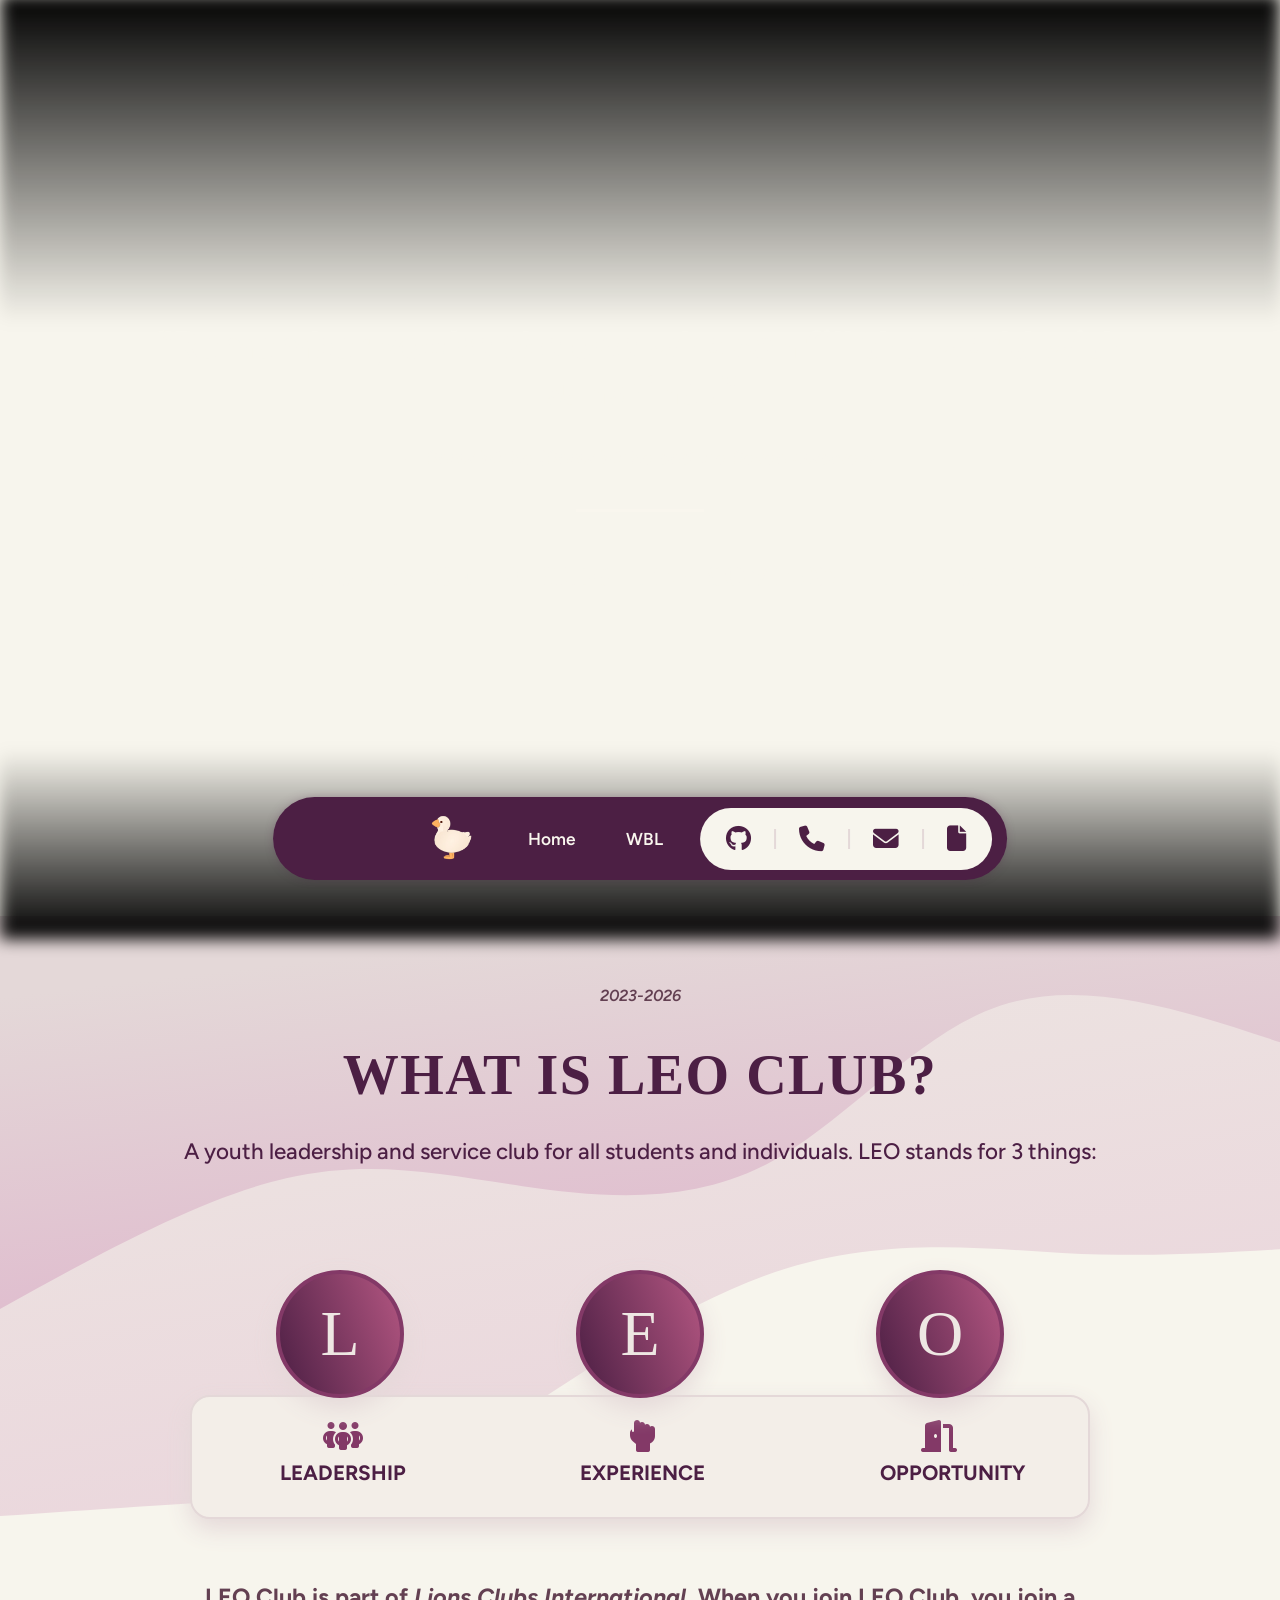
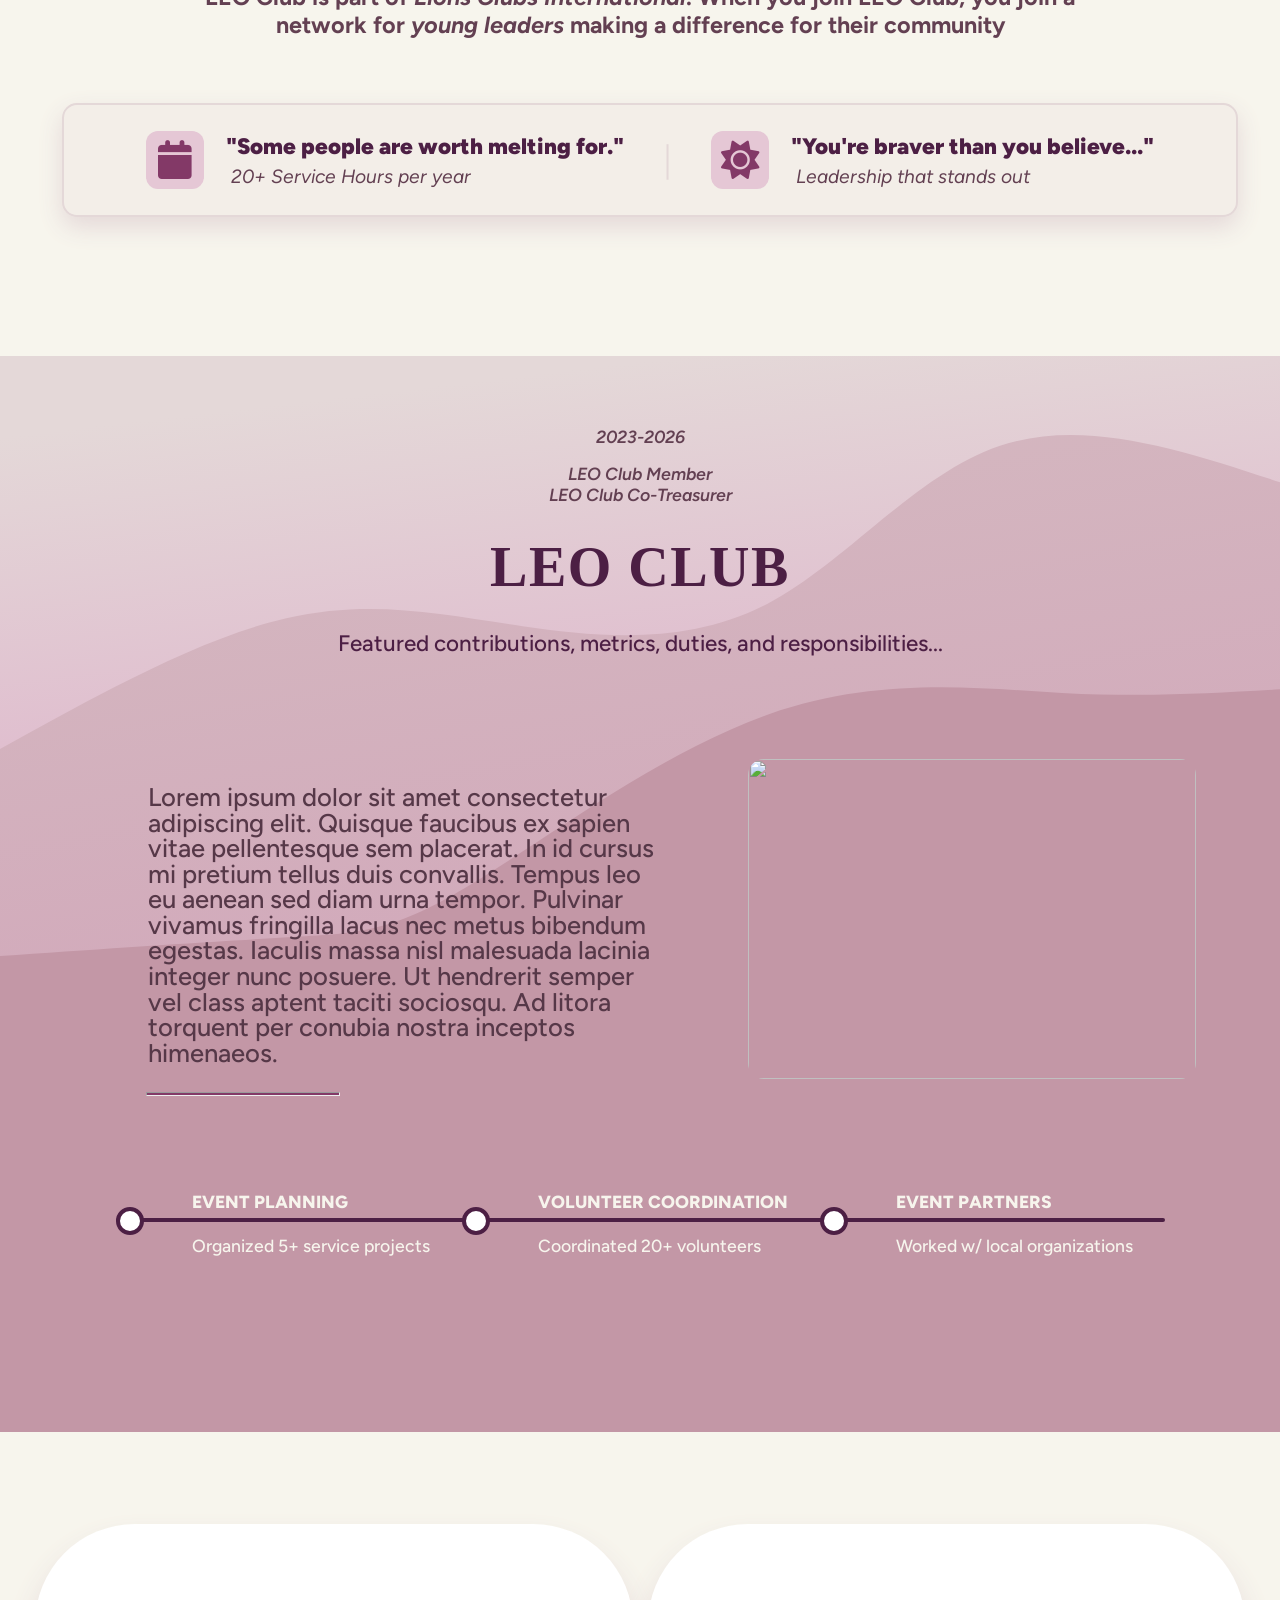
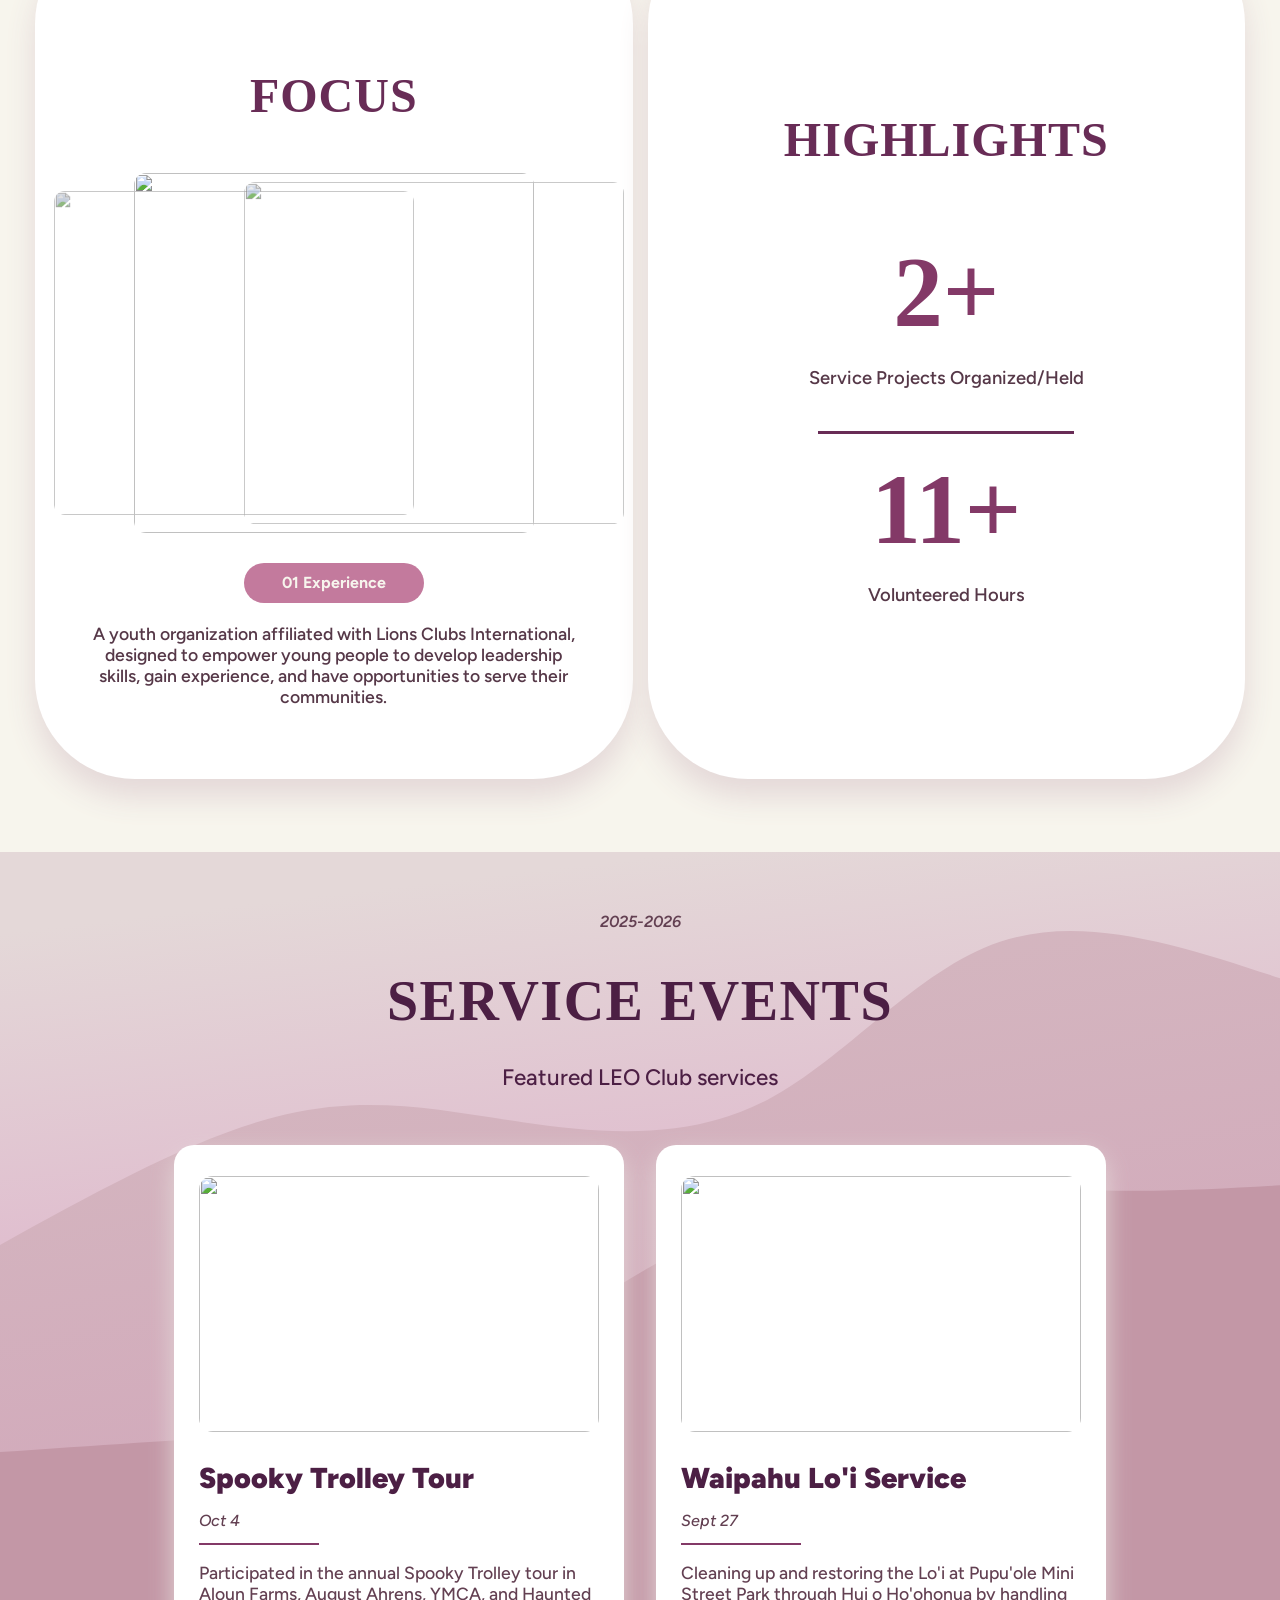
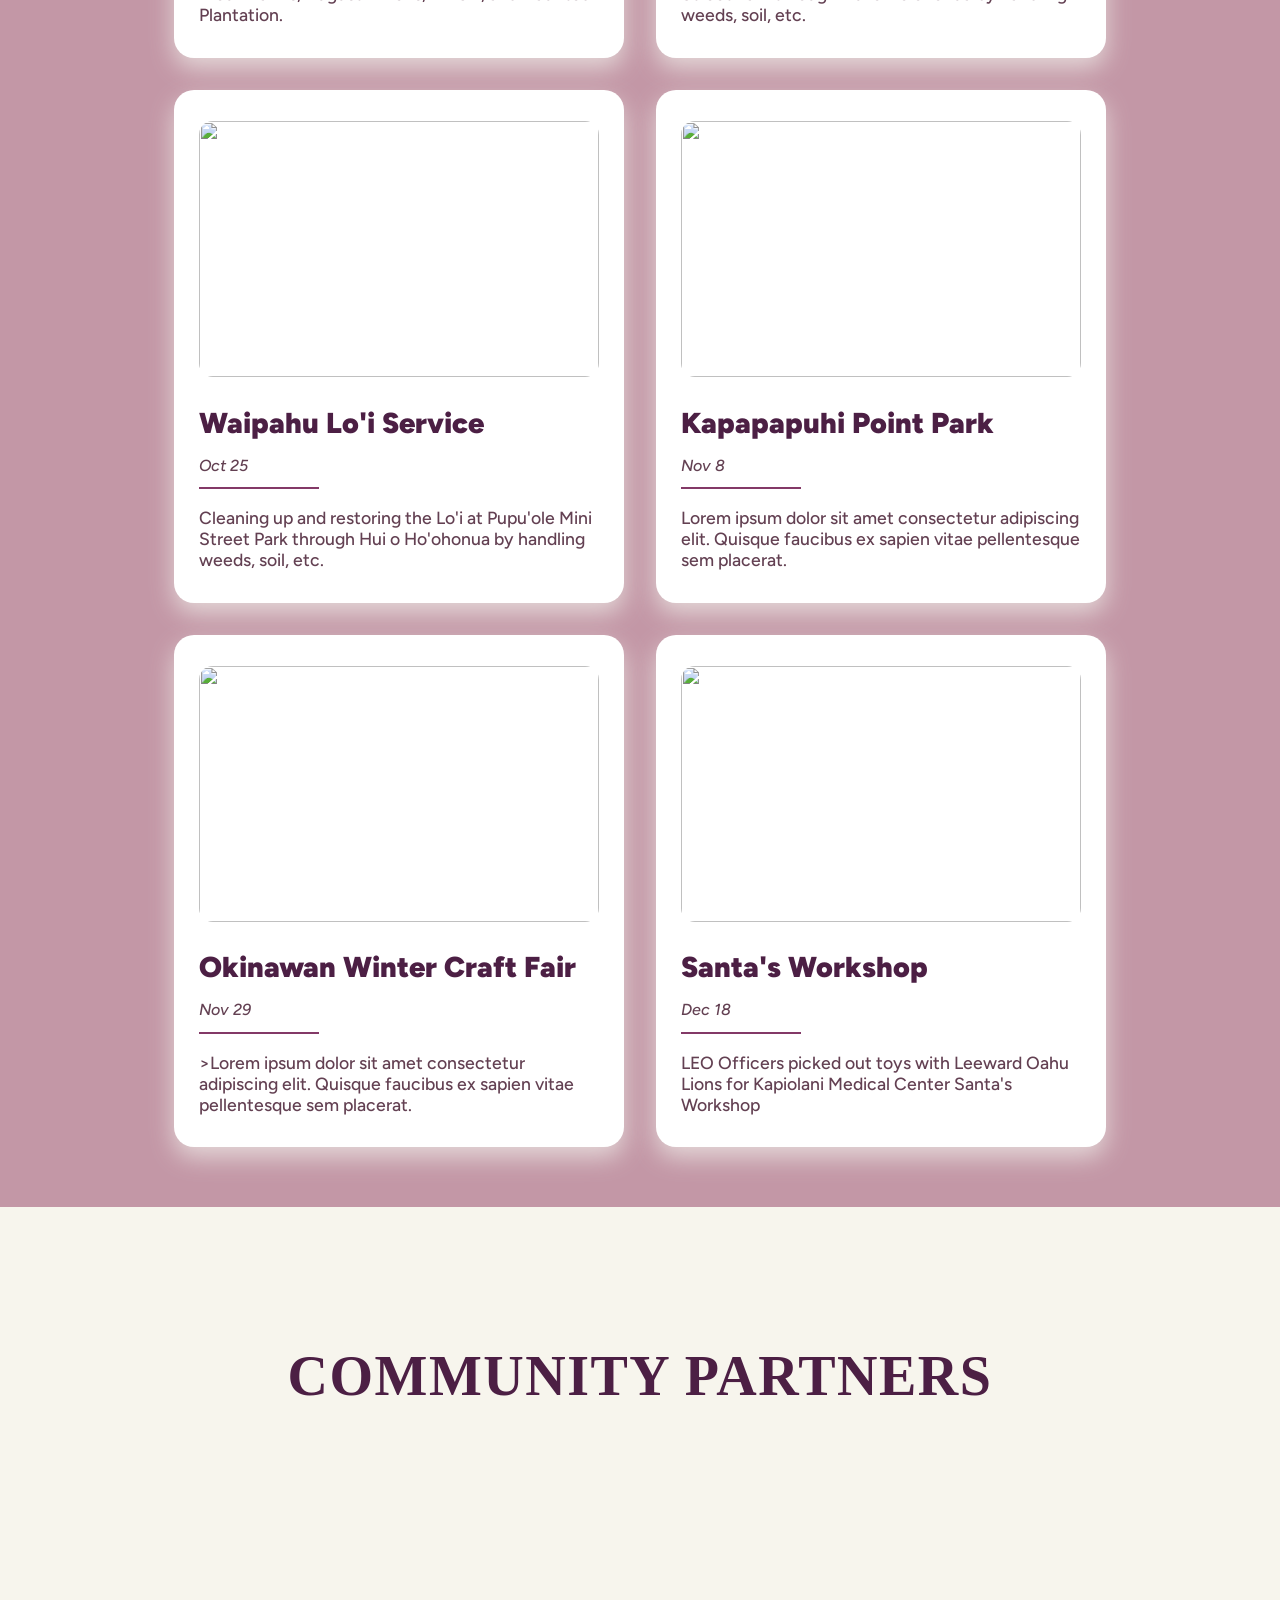
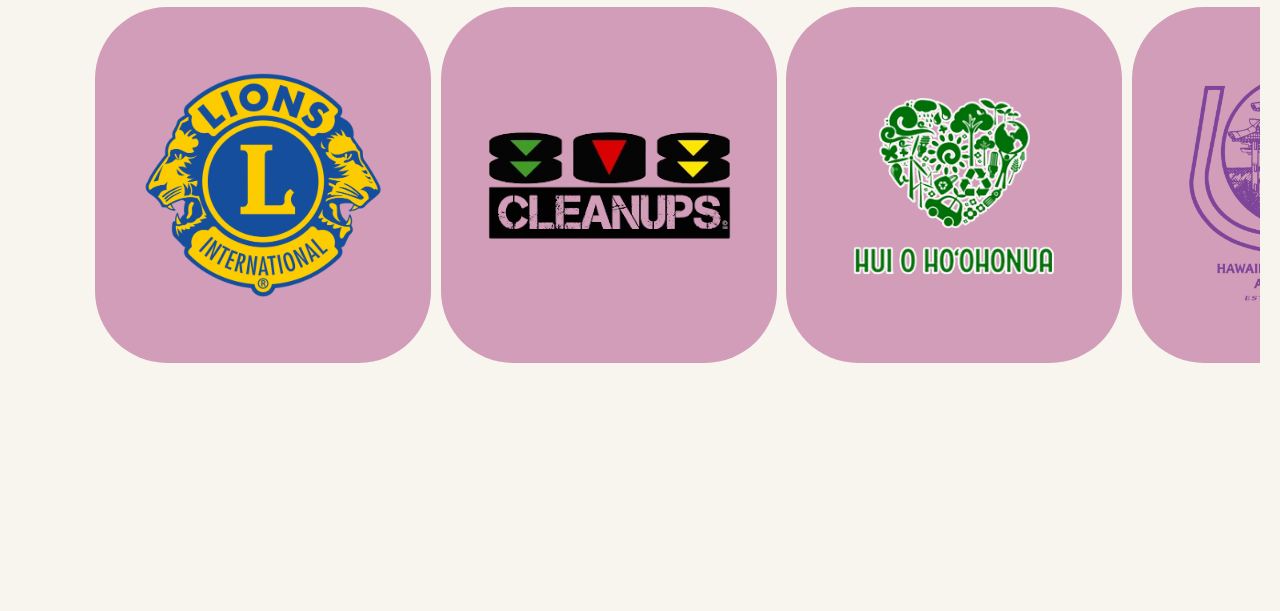
==== leo.html @ d5d19ccd "Update nav bar and add resume | Update college choice in about" ====
<!DOCTYPE html>
<html>
<head>
	<meta charset="utf-8">
	<meta name="viewport" content="width=device-width, initial-scale=1">

	<link rel="stylesheet" type="text/css" href="./Styles/leo.css">

    <!-- SCRIPTS -->
    <script src="./Scripts/countup.js" defer></script>

    <script src="./Scripts/carousel.js" defer></script>
    
    <script src="./Scripts/parallax.js" defer></script>


    <!-- Link to Google Fonts -->

	<link rel="preconnect" href="https://fonts.googleapis.com">
	<link rel="preconnect" href="https://fonts.gstatic.com" crossorigin>
	<link href="https://fonts.googleapis.com/css2?family=BBH+Hegarty&family=Figtree:ital,wght@0,300..900;1,300..900&family=Great+Vibes&display=swap" rel="stylesheet">
    <!-- Linking Font Awesome for Icons -->
    <link rel="stylesheet" href="https://cdnjs.cloudflare.com/ajax/libs/font-awesome/6.7.2/css/all.min.css">

    <script src="https://unpkg.com/gsap@3/dist/gsap.min.js"></script>
    <script src="https://unpkg.com/gsap@3/dist/ScrollTrigger.min.js"></script>


	<title>LEO Club</title>
</head>
<body>
	<nav>
		<ul class="">
			<div class="bottomMenu" id="bottomNav">
				<img class="" style="float:left; padding-right: 100px; ">
				

				<!-- SECTIONS ORGANIZATION -->
				<a class="logo">
    				<img src="Public/pictures/logo.png" alt="logo" class="nav-logo">
  				</a>
				<a class="Home" href="#Home">Home</a>
				<a href="wbl.html">WBL</a>
				<div class="contact-pill">
					<a href="https://github.com/aiea-nglnx" class="contact-icon"><i class="fa-brands fa-github"></i></a>
					<div class="contact-divider"></div>
					<a href="tel:+18087458751" class="contact-icon" title="+1 (808) 745-8751"><i class="fa-solid fa-phone"></i></a>
					<div class="contact-divider"></div>
					<a href="https://mail.google.com/mail/?view=cm&fs=1&tf=1&to=aiea.7nglnx@gmail.com" target="_blank" rel="noopener noreferrer" class="contact-icon" title="aiea.7nglnx@gmail.com"><i class="fa-solid fa-envelope"></i></a>
					<div class="contact-divider"></div>
					<a href="https://docs.google.com/document/d/1FkTP6e7TiC8RPadERN7tgYGSp9XbB6BeW2BnOM1gdoQ/edit?usp=sharing" target="_blank" rel="noopener noreferrer" class="contact-icon" title="Resume"><i class="fa-solid fa-file"></i></a>
				</div>

			</div>
		</ul>
	</nav>

	<section class="leo-opening">
		<div id="leo-bg"></div>

		<div class="quote">
			<h1>
				"Remember <span class="ital">you're the one</span>
				who can fill the world with <span class="under">sunshine</span>
				."
			</h1>	
			<h4>—Snow White (Snow White and the Seven Dwarves)</h4>

			<hr class="divider">
			<h5 class="quotec">Using service to brighten someone else's day</h5>
		</div>
	</section>
	
	<!-- 2- -->
	<section class="definition-section">
		<svg class="def-bg" width="100%" height="100%" id="svg" viewBox="0 0 1440 690" xmlns="http://www.w3.org/2000/svg" class="transition duration-300 ease-in-out delay-150"><defs><linearGradient id="gradient" x1="32%" y1="3%" x2="68%" y2="97%"><stop offset="5%" stop-color="#dfb9cd"></stop><stop offset="95%" stop-color="#e4d8d8"></stop></linearGradient></defs><path d="M 0,700 L 0,325 C 75.42583732057417,320.53110047846894 150.85167464114835,316.06220095693783 245,321 C 339.14832535885165,325.93779904306217 452.01913875598086,340.2822966507177 575,297 C 697.9808612440191,253.71770334928232 831.0717703349281,152.80861244019138 916,102 C 1000.9282296650719,51.19138755980861 1037.6937799043062,50.483253588516746 1117,46 C 1196.3062200956938,41.516746411483254 1318.153110047847,33.25837320574163 1440,25 L 1440,700 L 0,700 Z" stroke="none" stroke-width="0" fill="url(#gradient)" fill-opacity="0.53" class="transition-all duration-300 ease-in-out delay-150 path-0" transform="rotate(-180 720 350)"></path><defs><linearGradient id="gradient" x1="32%" y1="3%" x2="68%" y2="97%"><stop offset="5%" stop-color="#dfb9cd"></stop><stop offset="95%" stop-color="#e4d8d8"></stop></linearGradient></defs><path d="M 0,700 L 0,558 C 110.19138755980862,594.421052631579 220.38277511961724,630.8421052631579 315,599 C 409.61722488038276,567.1578947368421 488.6602870813397,467.05263157894734 577,421 C 665.3397129186603,374.94736842105266 762.9760765550238,382.94736842105266 852,396 C 941.0239234449762,409.05263157894734 1021.4354066985647,427.1578947368421 1118,405 C 1214.5645933014353,382.8421052631579 1327.2822966507176,320.42105263157896 1440,258 L 1440,700 L 0,700 Z" stroke="none" stroke-width="0" fill="url(#gradient)" fill-opacity="1" class="transition-all duration-300 ease-in-out delay-150 path-1" transform="rotate(-180 720 350)"></path></svg>

		<div class="def-header">
			<span class="years">2023-2026</span>
			<h1 class="title">What is LEO Club?</h1>
			<p class="subtitle">A youth leadership and service club for all students and individuals. LEO stands for 3 things:</p>
		</div>

		 <div class="leo-track">
		 	<div class="leo-bar">
		 		<div class="icons">
		 			<i class="fa-solid fa-people-group" id="leo-icon"></i>
		 			<i class="fa-solid fa-hand-back-fist" id="leo-icon"></i>
		 			<i class="fa-solid fa-door-open" id="leo-icon"></i>
		 		</div>

		 	</div>

		     <div class="leo-badges">
			    <div class="leo-badge" data-text="Leadership"><span>L</span></div>
			    <div class="leo-badge" data-text="Experience"><span>E</span></div>
			    <div class="leo-badge" data-text="Opportunity"><span>O</span></div>
  			</div>

  			<div class="leo-desc">
				<h3>LEO Club is part of <span class="emp">Lions Clubs International</span>. When you join LEO Club, you join a network for <span class="emp">young leaders</span> making a difference for their community</h3>	  
  			</div>

  			<div class="why-box">
				<div class="item"><span ><i class="fa-solid fa-calendar" id="why-icon"></i></span>
					<div class="item-row">
						<div class="one">"Some people are worth melting for."</div>
						<div class="em">20+ Service Hours per year</div>
					</div>
					
				</div>
				<div class="item-line">|</div>
				<div class="item"><span ><i class="fa-solid fa-sun" id="why-icon"></i></span>
					<div class="item-row">
						<div class="one">"You're braver than you believe..."</div>
						<div class="em">Leadership that stands out</div>
					</div>
					
				</div>
			</div>
  			  
		 </div>
	</section>	
	<!-- 3 --->
	<section class="role-section">
		<svg class="role-bg" width="100%" height="100%" id="svg" viewBox="0 0 1440 690" xmlns="http://www.w3.org/2000/svg" class="transition duration-300 ease-in-out delay-150"><defs><linearGradient id="gradient" x1="32%" y1="3%" x2="68%" y2="97%"><stop offset="5%" stop-color="#dfb9cd"></stop><stop offset="95%" stop-color="#e4d8d8"></stop></linearGradient></defs><path d="M 0,700 L 0,325 C 75.42583732057417,320.53110047846894 150.85167464114835,316.06220095693783 245,321 C 339.14832535885165,325.93779904306217 452.01913875598086,340.2822966507177 575,297 C 697.9808612440191,253.71770334928232 831.0717703349281,152.80861244019138 916,102 C 1000.9282296650719,51.19138755980861 1037.6937799043062,50.483253588516746 1117,46 C 1196.3062200956938,41.516746411483254 1318.153110047847,33.25837320574163 1440,25 L 1440,700 L 0,700 Z" stroke="none" stroke-width="0" fill="url(#gradient)" fill-opacity="0.53" class="transition-all duration-300 ease-in-out delay-150 path-0" transform="rotate(-180 720 350)"></path><defs><linearGradient id="gradient" x1="32%" y1="3%" x2="68%" y2="97%"><stop offset="5%" stop-color="#dfb9cd"></stop><stop offset="95%" stop-color="#e4d8d8"></stop></linearGradient></defs><path d="M 0,700 L 0,558 C 110.19138755980862,594.421052631579 220.38277511961724,630.8421052631579 315,599 C 409.61722488038276,567.1578947368421 488.6602870813397,467.05263157894734 577,421 C 665.3397129186603,374.94736842105266 762.9760765550238,382.94736842105266 852,396 C 941.0239234449762,409.05263157894734 1021.4354066985647,427.1578947368421 1118,405 C 1214.5645933014353,382.8421052631579 1327.2822966507176,320.42105263157896 1440,258 L 1440,700 L 0,700 Z" stroke="none" stroke-width="0" fill="url(#gradient)" fill-opacity="1" class="transition-all duration-300 ease-in-out delay-150 path-1" transform="rotate(-180 720 350)"></path></svg>
		
		<div class="role-header">
			<span class="years">2023-2026</span>
			<h4 class="member-subheading">
			LEO Club Member
			<br>
			LEO Club Co-Treasurer
			</h4>
			<h1 class="title">LEO Club</h1>
			<p class="subtitle">Featured contributions, metrics, duties, and responsibilities...</p>
		</div>

		<div class="role" id="container">
			<div class="role-text" id="text-container">

				<p>Lorem ipsum dolor sit amet consectetur adipiscing elit. Quisque faucibus ex sapien vitae pellentesque sem placerat. In id cursus mi pretium tellus duis convallis. Tempus leo eu aenean sed diam urna tempor. Pulvinar vivamus fringilla lacus nec metus bibendum egestas. Iaculis massa nisl malesuada lacinia integer nunc posuere. Ut hendrerit semper vel class aptent taciti sociosqu. Ad litora torquent per conubia nostra inceptos himenaeos.</p>
				<hr class="bar">
			</div>

			<!-- Image Insert -->
			<img class="leo-photo" id="intro" src="Public/pictures/IMG_4513.JPEG">
		</div>		

		<!-- TIMELINE BULLETS -->
			<div class="timeline">
				<div class="timeline-item">
			      <div class="timeline-dot"></div>
			      <div class="timeline-content">
			        <h4>Event Planning</h4>
			        <p>Organized 5+ service projects</p>
			      </div>
			    </div>
				<div class="timeline-item">
			      <div class="timeline-dot"></div>
			      <div class="timeline-content">
			        <h4>Volunteer Coordination</h4>
			        <p>Coordinated 20+ volunteers</p>
			      </div>
			    </div>
				<div class="timeline-item">
			      <div class="timeline-dot"></div>
			      <div class="timeline-content">
			        <h4>Event Partners</h4>
			        <p>Worked w/ local organizations</p>
			      </div>
			    </div>
			</div>		
	</section>
	<section class="role2">
		<div class="fh-grid">
			<div class="focus" id="fh">
				<h2 class="focus-subheading">Focus</h2>

				<div class="carousel">
					<div class="carousel-track">
						<img src="Public/pictures/IMG_4507.JPEG" class="carousel-item">
						<img src="Public/pictures/IMG_3688.JPEG" class="carousel-item">	
						<img src="Public/pictures/IMG_4509.JPEG" class="carousel-item">	
					</div>
				</div>
				
				<div id="focus-pills" style="opacity:1;"></div>
				<p id="focus-info">A youth organization affiliated with Lions Clubs International, designed to empower young people to develop leadership skills, gain experience, and have opportunities to serve their communities.</p>
				
			</div>
			<div class="highlights" id="fh">
				<h2 class="highlights-sub">Highlights</h2>

				<h4 id="stats"><span data-countup data-from="0" data-to="4" data-duration="3" data-separator="," class="count-up-text"></span>+</h4>
				<p id="info">Service Projects Organized/Held</p>

				<hr class="divider4">

				<h4 id="stats"><span data-countup data-from="0" data-to="21" data-duration="3" data-separator="," class="count-up-text"></span>+</h4>
				<p id="info">Volunteered Hours</p>
			</div>
		</div>	
	</section>

	<!-- 4 -->
	<section class="events-section">
		<svg class="events-bg" width="100%" height="100%" id="svg" viewBox="0 0 1440 690" xmlns="http://www.w3.org/2000/svg" class="transition duration-300 ease-in-out delay-150"><defs><linearGradient id="gradient" x1="32%" y1="3%" x2="68%" y2="97%"><stop offset="5%" stop-color="#dfb9cd"></stop><stop offset="95%" stop-color="#e4d8d8"></stop></linearGradient></defs><path d="M 0,700 L 0,325 C 75.42583732057417,320.53110047846894 150.85167464114835,316.06220095693783 245,321 C 339.14832535885165,325.93779904306217 452.01913875598086,340.2822966507177 575,297 C 697.9808612440191,253.71770334928232 831.0717703349281,152.80861244019138 916,102 C 1000.9282296650719,51.19138755980861 1037.6937799043062,50.483253588516746 1117,46 C 1196.3062200956938,41.516746411483254 1318.153110047847,33.25837320574163 1440,25 L 1440,700 L 0,700 Z" stroke="none" stroke-width="0" fill="url(#gradient)" fill-opacity="0.53" class="transition-all duration-300 ease-in-out delay-150 path-0" transform="rotate(-180 720 350)"></path><defs><linearGradient id="gradient" x1="32%" y1="3%" x2="68%" y2="97%"><stop offset="5%" stop-color="#dfb9cd"></stop><stop offset="95%" stop-color="#e4d8d8"></stop></linearGradient></defs><path d="M 0,700 L 0,558 C 110.19138755980862,594.421052631579 220.38277511961724,630.8421052631579 315,599 C 409.61722488038276,567.1578947368421 488.6602870813397,467.05263157894734 577,421 C 665.3397129186603,374.94736842105266 762.9760765550238,382.94736842105266 852,396 C 941.0239234449762,409.05263157894734 1021.4354066985647,427.1578947368421 1118,405 C 1214.5645933014353,382.8421052631579 1327.2822966507176,320.42105263157896 1440,258 L 1440,700 L 0,700 Z" stroke="none" stroke-width="0" fill="url(#gradient)" fill-opacity="1" class="transition-all duration-300 ease-in-out delay-150 path-1" transform="rotate(-180 720 350)"></path></svg>

		<div class="event-header">
			<span class="years">2025-2026</span>
			<h1 class="title">Service Events</h1>
			<p class="subtitle">Featured LEO Club services</p>
		</div>

		<div class="event-grid">
			<article class="event">
				<div class="event-content">
					<div class="event-image">
						<div class="event-preview"><img src="https://picsum.photos/400/400?grayscale" class="event-photo"></div>
					</div>

					<div class="event-text">
						<h3 class="event-name">Spooky Trolley Tour</h3>
						<h5 class="event-date">Oct 4</h5>
						<div class="bar"></div>
						<p class="event-details">Participated in the annual Spooky Trolley tour in Aloun Farms, August Ahrens, YMCA, and Haunted Plantation.</p>
					</div>
				</div>
			</article>

			<article class="event">
				<div class="event-content">
					<div class="event-image">
						<div class="event-preview"><img src="https://picsum.photos/500/500?grayscale" class="event-photo"></div>
					</div>

					<div class="event-text">
						<h3 class="event-name">Waipahu Lo'i Service</h3>
						<h5 class="event-date">Sept 27</h5>

						<div class="bar"></div>
						<p class="event-details">Cleaning up and restoring the Lo'i at Pupu'ole Mini Street Park through Hui o Ho'ohonua by handling weeds, soil, etc.</p>
					</div>
				</div>
			</article>

			<article class="event">
				<div class="event-content">
					<div class="event-image">
						<div class="event-preview"><img src="https://picsum.photos/600/600?grayscale" class="event-photo"></div>
					</div>

					<div class="event-text">
						<h3 class="event-name">Waipahu Lo'i Service</h3>
						<h5 class="event-date">Oct 25</h5>
						<div class="bar"></div>
						<p class="event-details">Cleaning up and restoring the Lo'i at Pupu'ole Mini Street Park through Hui o Ho'ohonua by handling weeds, soil, etc.</p>
					</div>
				</div>
			</article>

			<article class="event">
				<div class="event-content">
					<div class="event-image">
						<div class="event-preview"><img src="https://picsum.photos/700/700?grayscale" class="event-photo"></div>
					</div>

					<div class="event-text">
						<h3 class="event-name">Kapapapuhi Point Park</h3>
						<h5 class="event-date">Nov 8</h5>
						<div class="bar"></div>
						<p class="event-details">Lorem ipsum dolor sit amet consectetur adipiscing elit. Quisque faucibus ex sapien vitae pellentesque sem placerat.</p>
					</div>
				</div>
			</article>

			<article class="event">
				<div class="event-content">
					<div class="event-image">
						<div class="event-preview"><img src="https://picsum.photos/800/800?grayscale" class="event-photo"></div>
					</div>

					<div class="event-text">
						<h3 class="event-name">Okinawan Winter Craft Fair</h3>
						<h5 class="event-date">Nov 29</h5>
						<div class="bar"></div>
						<p class="event-details">>Lorem ipsum dolor sit amet consectetur adipiscing elit. Quisque faucibus ex sapien vitae pellentesque sem placerat.</p>
					</div>
				</div>
			</article>

			<article class="event">
				<div class="event-content">
					<div class="event-image">
						<div class="event-preview"><img src="https://picsum.photos/800/800?grayscale" class="event-photo"></div>
					</div>

					<div class="event-text">
						<h3 class="event-name">Santa's Workshop</h3>
						<h5 class="event-date">Dec 18</h5>
						<div class="bar"></div>
						<p class="event-details">LEO Officers picked out toys with Leeward Oahu Lions for Kapiolani Medical Center Santa's Workshop</p>
					</div>
				</div>
			</article>
		</div>	
	</section>

	<!-- 5 -->
	<section class="partners">

		<div class="partners-header">
			<h1 class="title">Community Partners</h1>
		</div>

		<div class="cp-loop">
				<div class="cp">
					<div class="cp-group" id="knowledge" style="background-color:#D29DB9;height:260px;width:270px;">
						<img src="Public/pictures/lion.png" id="logo">
					</div>
					<div class="cp-group" id="knowledge" style="background-color:#D29DB9;height:260px;width:270px;">
						<img src="Public/pictures/808.png" id="logo" style="scale:2.2;">
					</div>
					<div class="cp-group" id="knowledge" style="background-color:#D29DB9;height:260px;width:270px;">
						<img src="Public/pictures/hoh" id="logo" style="scale:4;">
					</div>
					<div class="cp-group" id="knowledge" style="background-color:#D29DB9;height:260px;width:270px;">
						<img src="Public/pictures/huoa.png" id="logo">
					</div>
					<div class="cp-group" id="knowledge" style="background-color:#D29DB9;height:260px;width:270px;">
						<img src="Public/pictures/spca.png" id="logo" style="scale:1.1;">
					</div>
				</div>
				<div aria-hidden class="cp">
					<div class="cp-group" id="knowledge" style="background-color:#D29DB9;height:260px;width:270px;">
						<img src="Public/pictures/lion.png" id="logo">
					</div>
					<div class="cp-group" id="knowledge" style="background-color:#D29DB9;height:260px;width:270px;">
						<img src="Public/pictures/808.png" id="logo" style="scale:2.2;">
					</div>
					<div class="cp-group" id="knowledge" style="background-color:#D29DB9;height:260px;width:270px;">
						<img src="Public/pictures/hoh" id="logo" style="scale:4;">
					</div>
					<div class="cp-group" id="knowledge" style="background-color:#D29DB9;height:260px;width:270px;">
						<img src="Public/pictures/huoa.png" id="logo">
					</div>
					<div class="cp-group" id="knowledge" style="background-color:#D29DB9;height:260px;width:270px;">
						<img src="Public/pictures/spca.png" id="logo" style="scale:1.1;">
					</div>
				</div>
				
			</div>
	</section>
</body>
</html>
---- Styles/leo.css ----
/* MAIN BODY CSS */
body {
	margin: 0;
	padding: 0;
	scroll-behavior: smooth;
	background: #F7F5ED;
	overflow-y: scroll;
  overflow-x: hidden;
}

.title {
	text-align: center;
	font-family: 'BBH Hegarty';
	text-transform: uppercase;
	letter-spacing: 1.5px;
	font-size: 3.5rem;
	color: #4C1F44;
}

.bottomMenu {
	position: 	fixed	;
	bottom: 20px;
	left: 50%;
	transform: translateX(-50%);
	background: #4C1F44;
	overflow: hidden;
	padding: 5px 15px;
	border-radius: 50px;
	box-shadow: 0 0px 14px -7px #4C1F44;
	display: flex;
	align-items: center;
	gap: 1.5rem;
	z-index: 10;
}

.bottomMenu a {
	float: left;
	display: block;
	color: #F9F6EE;
	transition: 0.2s;
	text-align: center;
	padding: 7px 13px;
	text-decoration: none;
	font-family: Figtree;
	font-optical-sizing: 	auto;
	font-weight: 600;
	font-size: 1.08rem;
}

.bottomMenu a:hover {
	color: #B9648C;
	transition: 0.2s;
}

.nav-logo {
  height: 55px;
  width: auto;
}

.contact-pill {
	display: flex;
	align-items: 	center;
	background: #F7F5ED;	
	padding: 9px 13px;
	border-radius: 	999px;
	gap: 10px;
}

.contact-pill	a {
	color: #4C1F44;
	text-decoration: 	none;
	font-size: 	1.6rem;
}

.contact-icon:hover	 {
	color: #B9648C;
	bottom: 0.5rem;
	cursor: pointer;
	transform: scale(1.3);
	transition: transform 0.3 ease, color 0.3s;
}

.contact-pill	.contact-divider {
	width: 2px;
	height: 20px;
	background: #E4D8D8;
}

/* OPENING */
.leo-opening {
	position: relative;
  z-index: 2;
	height: 100vh;
	display: flex;
	align-items: 	center;
	justify-content: center;
}

#leo-bg {
	filter: blur(8px);
  background-image: 
  	linear-gradient(
		  180deg, 
		  rgba(0,0,0,1) 0%, 
		  rgba(255,255,255,0) 35%, 
		  rgba(255,255,255,0) 80%, 
		  rgba(0,0,0,1) 100%
  	),
  	url('../Public/pictures/IMG_3688.JPEG')
  	;
  background-size: cover;
  background-position: 	center;
  width: 100%;
  height: 105%;
  position: 	absolute;
  padding: 	0;
  left: 0;
  z-index: 1;
}

.quote {
	display: block;
	text-align: center;
	position: relative;
	margin: 	auto 0;
	margin-left: 	0;
	margin-right: 0;
	top: 0;
  	font-family: "Figtree";
	font-weight: 700;
	width: 80vw;
	z-index: 	3;
	color: #F7F5ED;
}

.quote h1 {
	font-weight: 	800;
	font-size: 2.4rem;
}

.quote h4 {
	margin-top: 1rem;
	font-size: 	1.2rem;
	font-weight: 500;
	font-style: italic;
	color: 	#F7F5ED;
}

.quote .ital {
	font-style: italic;
}		

.quote .under {
	text-decoration: 	underline;
}

.quote-section	h2 {
	margin-top: 20px;
	font-size: 	2.4rem;
	font-weight: 800;
}

.quote-section h6 {
	margin-top: 	-20px;
	font-weight: 400;
	font-style: italic;
	font-size: 	1.2rem;
	margin-bottom: 	12px;
}

.quotec {
	font-family: 'BBH Hegarty';
	font-size: 1.8rem;
	text-transform: uppercase;
	letter-spacing: 1.2px;
}

.divider {
	width: 10vw;
	margin-top: 2.5rem;
	margin-bottom: 10px;
	border: none;
	background-color: #F9F6EE;
	height: 3px;
}

.divider2 {
	align-items: center;
	width: 20vw;
	margin-bottom: 1.5rem;
	margin-left: auto;
	margin-right: auto;
	display: block;
	background-color: #674A59;
	border: none;
	height: 1.5px;
}

.divider3 {
	align-items: center;
	width: 25vw;
	margin-top: .5rem;
	margin-left: auto;
	margin-right: auto;
	display: block;
	background-color: #674A59;
	border: none;
	height: 1.5px;

}

.divider4 { /*FOCUSE & HIGHLIGHTS */
	align-items: center;
	width: 20vw;
	margin-top: 1.2rem;
	margin-bottom: 	1.2rem;
	margin-left: auto;
	margin-right: auto;
	display: block;
	background-color: #682C56;
	border: none;
	height: 2.5px;
}

/* DEFINITION SECTION */
.definition-section {
	height: 100vh;
	padding: 70px 60px;
	margin: 0 auto;
	position: relative;
	overflow: hidden;
	flex-direction: 	column;
}

.def-bg {
	position: absolute;
	margin: 0;
	padding: 0;
	top: 0;
	left: 0;
	width: 100%;
	height: auto;
	display: block;
	pointer-events: none;
	z-index: 0;
}

.definition-section > *:not(.def-bg) {
  position: relative;
  z-index: 1;
}

.def-header {
	margin: 	auto;
	display: flex;
	justify-content: center;
	align-items: center;
	flex-direction: column;
}

.def-header p {
	margin-top: 	-1rem;
	font-family: 'Figtree';
	font-weight: 500;
	color: #4C1F44;
	font-size: 1.4rem;
	padding-bottom: 3rem;
}

.def-header span {
	color: #634052;
	font-style: 	italic;
	font-weight: 	600;
	font-family: 	'Figtree';
	font-size: 	1rem;
	margin-bottom: -0.5rem;
}

.leo-track {
	position: relative;
	align-items: center;
	width: 100%;
	max-width: 900px;
	margin: auto;
}

.leo-bar {
	height: 120px;
	margin-top: 10rem;
	border-radius: 20px;
	background-color: #F3EEE8;

	border: 2px solid #E4D8D8;
	box-shadow: 0 10px 25px #E4D8D8;
}

.leo-badges {
	position: absolute;
	top: -125px;
	width: 100%;
	display: flex;
	justify-content: space-around;
}

.leo-badge span {
	font-size: 4rem;
	line-height: 1;
	z-index: 2;
	color: #EEE7E3;
	font-family: 'BBH Hegarty';
}

.leo-badge::after {
  content: attr(data-text);
  position: absolute;
  top: 155%;
  font-size: 1.3rem;
  font-weight: 700;
  font-family: 'Figtree';
  text-transform: uppercase;
  color: #4C1F44;
  width: 100%;
  text-align: center;
}

.leo-badge {
	display: flex;
	position: relative;
	flex-direction: column;
	align-items: center;
	justify-content: center;
	gap: 0.5rem;
	width: 120px;
	height: 120px;
	color: #833967;
		border-radius: 50%;
	border: 4px solid;
	background: linear-gradient(70deg, #4C1F44, #B35681);
	box-shadow: 0 10px 25px #E4D8D8;
}

.icons {
	position: absolute;
  top: 25px;
  left: 0;
  right: 0;
  display: flex;
  justify-content: space-around;
  font-size: 2rem;
  color: 	#833967;
}

.leo-desc {
	display: block;
	justify-content: center;
	text-align: center;
	position: relative;
	margin: 	auto 0;
	margin-top: 4rem;
	margin-bottom: 4rem;
	margin-left: 	0;
	margin-right: 0;
	top: 0;
  	font-family: "Figtree";
	font-weight: 600;
	color: #634052;
	font-size: 1.25rem;
}

.leo-desc .emp {
	font-style: italic;
}		

.why-box {
	display: flex;
	justify-content: center;
	align-items: center;
	gap: 15px;
	background: #F3EEE8;
	border: 2px solid #E4D8D8;
	padding: 20px 70px;
	width: fit-content;
	border-radius: 15px;

	margin-left: -8rem;
	font-family: 	'Figtree';
	font-weight: 	500;
	font-size: 	1.2rem;
	box-shadow: 0 10px 25px #E4D8D8;

}

.item {
	display: flex;
	align-items: center;
	gap: 6px;
	padding: 6px 12px;
	white-space: nowrap;
}

.item-line {
	display: flex;
	align-items: center;
	gap: 6px;
	padding: 6px 12px;
	white-space: nowrap;
	font-size: 2.2rem;
	font-weight: 100;
	color: #E4D8D8;
}

.item span {
	width: 28px;
	height: 28px;
	padding: 	15px 15px;
	display: inline-flex;
	align-items: center;
	justify-content: center;
	margin-right: 1rem;
	border-radius: 12px;
	background-color: #E5C7D5;
}

#why-icon {
		color: #833967;
		font-size: 	2.4rem;
	}

.item-row {
	flex-direction: column;
}

.item-row .one {
	font-weight: 	1000;
	font-size: 	1.4rem;
	color: #4C1F44;
}
.item-row	.em {
		font-style: 	italic;
		font-weight: 	400;
		margin-left: 5px;
		margin-top: 5px;		
		color: #634052;
}

/* ROLE SECTION */
.role-section {
	display: flex;
	overflow: hidden;
	margin: 0 auto;
	position: relative;
	overflow: hidden;
	padding: 70px 60px;
	flex-direction: column;
	background: 	#C397A6;
}

.role-bg {
	position: absolute;
	margin: 0;
	padding: 0;
	top: 0;
	left: 0;
	width: 100%;
	height: auto;
	display: block;
	pointer-events: none;
	z-index: 0;
}

.role-section > *:not(.role-bg) {
  position: relative;
  z-index: 1;
}

.role-header {
	margin: 	auto;
	display: flex;
	justify-content: center;
	align-items: center;
	flex-direction: column;
}

.role-header h4 {
	color: #634052;
	font-style: 	italic;
	font-weight: 	600;
	margin-top: 	1.5rem;
	font-family: 	'Figtree';
	font-size: 	1.1rem;
	text-align: center;
	margin-bottom: -1rem;
}

.role-header p {
	margin-top: 	-1rem;
	font-family: 'Figtree';
	font-weight: 500;
	color: #4C1F44;
	font-size: 1.4rem;
}

.role-header span {
	color: #634052;
	font-style: 	italic;
	font-weight: 	600;
	font-family: 	'Figtree';
	font-size: 	1.1rem;
	margin-bottom: -0.5rem;
}

#container {
	margin-top: 	4rem;
  width: 100%;
  height: fit-content;
  display: grid;
  grid-template-columns: repeat(2, minmax(0, 1fr));
  grid-template-rows: repeat(1, minmax(0, 1fr));
  grid-auto-flow: column;
  gap: 2.5rem;
  margin: auto;
  top: 0;
  right: 0;
  bottom: 0;
  left: 0;
  position: relative;
  padding-top: 5rem;
  padding-bottom: 5rem;

}

.leo-photo {
  width: 	35vw;
  height: 25vw;
  display: block;
  object-fit: cover;
  border-radius: 16px; /* optional, just for style */
}

#intro {
	margin-left: 5.5rem;
}

#text-container {
  position: relative;
}

#text-container p {
	color: #563848;
	font-weight: 	500;
}


.role-text {
	font-family: 'Figtree';
	font-weight: 	400;
	font-size: 1.6rem;
	line-height: 	1;
	margin-left: 5.5rem;
	width: 	50vw;
	height: 10vh;
	position: relative;
}

.role-text	p {
	width: 	40vw;
}

#text-container	.bar {
	height: 2px;
	width: 30%;
	background-color: #833967;
	margin-top: 1rem;
	margin-bottom: 10px;
	width: 30%;
  display: 	block;
	align-items: 	left;
	align-content: relative;
	margin-left: -0.1rem;
}

/* TIMELINE */
.timeline {
	display: flex;
	position: relative;
	padding: 2rem 0;
	max-width: 1200px;
	margin: 0 auto;
	color: #F7F5ED;
	margin-top: 	-3rem;
}

.timeline::after {
	content: '';
	position: absolute;
	top: 42.5%;
	left: 0;
	width: 100%;
	height: 4px;
	border-radius: 2px;
	z-index: 1;

	background-color: #4C1F44;
}

.timeline-item {
	position: relative;
	display: flex;
	align-items: center;
	gap: 1rem;
	margin-bottom: 2rem;
	font-weight: 500;
	font-family: 'Figtree';
}

.timeline-dot {
	left: 20px;
	width: 20px;
	height: 20px;
	border: 4px solid #4C1F44;
	border-radius: 50%;
	flex-shrink: 0;
	background-color: white;
	z-index: 5;
}

.timeline-content::before {
	content: " ";
	height: 0;
	position: absolute;
	top: 20px;
	width: 0;
	z-index: 1;
	border-width: 10px 0 10px 10px;
	border-color: transparent transparent transparent white;
}

.timeline-content {
	flex: 1;
	padding: 1.5rem 2rem;
	border-radius: 12px;
	font-size: 	1.1rem;

	position: relative;
}

.timeline-content h4 {
	text-transform: uppercase;
	font-weight: 800;
}

/* FOCUS & HIGHLIGHT */

.role2 {
	min-height: 100vh;
	padding: 60px 15px;
	margin-left: 20px;
	margin-right: 20px;
	display: flex;
}

.fh-grid {
	display: grid;
	justify-content: center;
	grid-template-columns: 1fr 1fr;
	max-width: 	100%;
	height: 95vh;
	gap: 15px;
	padding-top: 	2rem;
}
#fh {
	display: flex;
	flex-direction: 	column;
	padding: 20px;
	border-radius: 100px;
	background-color: white;
	box-shadow: 0 18px 30px #E4D8D8;
	text-align: center;
	align-items: center;
	justify-content: center;
}

.focus-subheading {
	padding-top: 2rem;
	color: #682C56;
}

#fh h2 {
	font-size: 3rem;
	font-family: 	'BBH Hegarty';
	text-transform: 	uppercase;
	letter-spacing: 1px;
	margin-bottom: 20px;
}

#stats {
	font-family: 	'BBH Hegarty';
	font-size: 6.2rem;
	margin: 0;
}
.highlights-sub {
	padding-bottom: 3rem;
	color: #682C56;
}

#info {
	font-family: 'Figtree';
	padding-bottom: 5px;
	font-size: 1.15rem;
	color: #563848;
	font-weight: 550;
}

#focus-info {
	width: 90%;
	margin-top: 20px;
	font-family: 'Figtree';
	font-size: 1.1rem;
	margin-bottom: 	-0.05px;
	font-weight: 550;
	color: #563848;
}

.highlights #stats {
	position: relative;
	text-align: center;
	color: #833967;
}

.carousel {
	display: flex;
	position:relative;
	width: 400px;
	height: 350px;
	margin: 30px auto;
	overflow: visible;
	justify-content: center;
	align-items: center;
}

.carousel-track {
	padding-top: 10px;
	display: flex;
	position: relative;
	width: 	100%;
	height: 100%;
	transform-style: preserve-3d;
	justify-content: center;
	align-items: center;
}

.carousel-item {
	position: absolute;
	width: 	100%;
	height: 100%;
	object-fit: cover;
	border-radius: 12px;
	transition: transform 0.5s ease, opacity 0.5s ease, filter 0.5s ease;
}

.carousel-track::-webkit-scrollbar {
	display: none;
}

#focus-pills {
	margin-top: 10px;
	margin-left: auto;
	margin-right: 	auto;
	text-align: center;
	align-items: center;
	font-size: 1rem;
	font-family: 'Figtree';
	color: #F7F5ED;
	font-weight: 700;
	border-radius: 20px;
	width: 20vh;
	padding-top: 10px;
	padding-bottom: auto;
	height: 30px;
	background-color: 	#C37A9D;
}

/* EVENTS */
.events-section {
	padding: 60px 40px;
	margin: 0 auto;
	position: relative;
	overflow: hidden;
	flex-direction: column;
	background: #C397A6;
}

.events-bg {
	position: absolute;
	margin: 0;
	padding: 0;
	top: 0;
	left: 0;
	width: 100%;
	height: auto;
	display: block;
	pointer-events: none;
	z-index: 0;
}

.events-section > *:not(.events-bg) {
  position: relative;
  z-index: 1;
}

.event-header {
	margin: 	auto;
	display: flex;
	justify-content: center;
	align-items: center;
	flex-direction: column;
}

.event-header p {
	margin-top: 	-1rem;
	font-family: 'Figtree';
	font-weight: 500;
	color: #4C1F44;
	font-size: 1.4rem;
}

.event-header span {
	color: #634052;
	font-style: 	italic;
	font-weight: 	600;
	font-family: 	'Figtree';
	font-size: 	1rem;
	margin-bottom: -0.5rem;
}

.event-grid {
	display: grid;
	grid-template-columns: repeat(2, 450px);
	gap: 2rem;
	justify-content: center;
	align-items: center;
	margin-top: 	2rem;
}

.event {
	padding: 15px 25px 15px;
	display: flex;
	flex-direction: column;
	background: white;
	box-shadow: 0 10px 25px #E4D8D8;
	border-radius: 20px;
	overflow: hidden;
}

.event-content {
	order: 2;
	display: flex;
	flex-direction: 	column;
	gap: 2rem;
		width: 100%;
}

.event-text .bar {
	order: 	2;
	height: 2px;
	width: 30%;
	background: #833967;
	margin-top: 1rem;
	margin-bottom: 10px;
}

.event-name {
	order: 	1;
	font-size: 1.8rem;
	font-weight: 1000;
	color: 	#4C1F44;
	font-family: 'Figtree';

}

.event-text {
	margin-top: 	-2rem;
}

.event-text h5 {
	font-weight: 	500;
	font-size: 	1rem;
	font-family: 'Figtree';
	font-style: italic;
	color: 	#634052;
	margin-bottom: -0.2rem;
	margin-top: -0.8rem;
}

.event-details {
	font-family: 'Figtree';
	font-weight: 500;
	font-size: 1.1rem;
	color: 	#634052;
}

.event-preview {
	order: 	0;
	margin-top: 	1rem;
  flex-shrink: 0;
  width: 100%;
  height: 16rem;
  border-radius: 14px;
}

.event-preview img {
  width: 100%;
  height: 100%;
  border-radius: 14px;
  object-fit: cover;
  object-position: center;
  display: block;
}

/* COMMUNITY PARTNERS SECTION */
.partners {
	height: 100vh;	
	margin-top: 4rem;
	padding: 20px;
	display: flex;
	justify-content: center;
	align-items: center;
	flex-direction: column;
}


@keyframes spin {
	from {transform: translateX(0);}
	to {transform: translateX(-100%);}
}

/* COMMUNITY PARTNER SECTION */

.partners {
	height: 100vh;
	position: relative;
	display: flex;
	align-items: 	center;
	justify-content: center;
}


.partners > *:not(.partners-bg) {
  position: relative;
  z-index: 1;
}

.partners-header {
	margin: 	auto;
	display: flex;
	justify-content: center;
	align-items: center;
	flex-direction: column;
}

.partners-header h1 {
	color: #4C1F44;
	margin-top: -8rem;
}


/* COMMUNITY PARTNERS LOOP */
.cp-loop {
	margin: 100px auto;
	width: 100%;
	display: flex;
	overflow: hidden;
	top: -8rem;
}

.cp-loop::-webkit-scrollbar {
	display: none;
}

.cp {
	display: flex;
	align-items: center;
	justify-content: center;
	gap: .6em;
	animation: spin 8s linear infinite;
	padding-right: .5em;
	will-change: transform;
}

.cp-group {
	flex: 0 0 5em;
	padding: 1em;
	font-size: 3em;
	border-radius: 1.5em;
	text-align: center;
	align-content: center;
	font-family: "BBH Hegarty";
	font-weight: 200;
	overflow: hidden;
	color: #D8ABC3;
}

#logo {
	max-width: 100%;
	max-height: 	100%;
	overflow: hidden;
	display: block;
	overflow: clip;
	object-fit: contain;
	object-position: center;
	width: 100%;
	height: 100%;
}

.cp-loop:hover .cp {
	animation-play-state: 	paused;
}
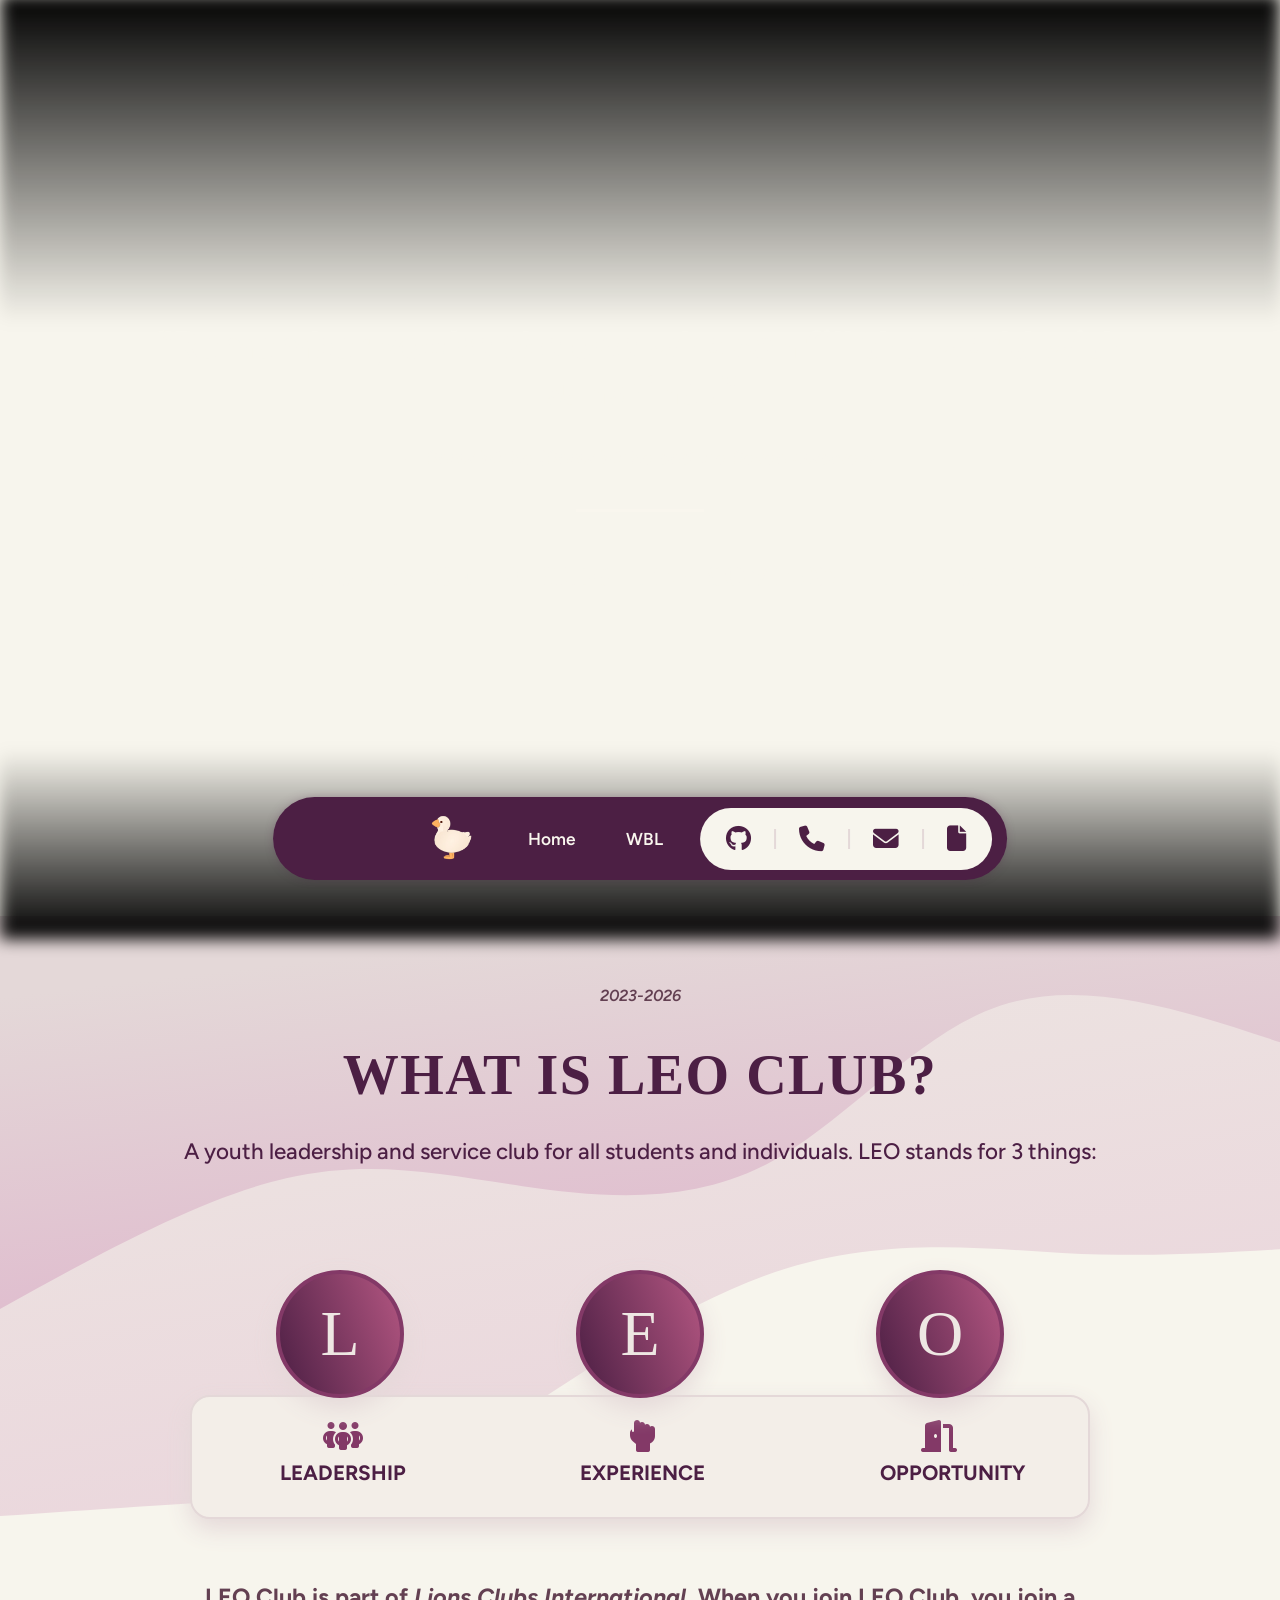
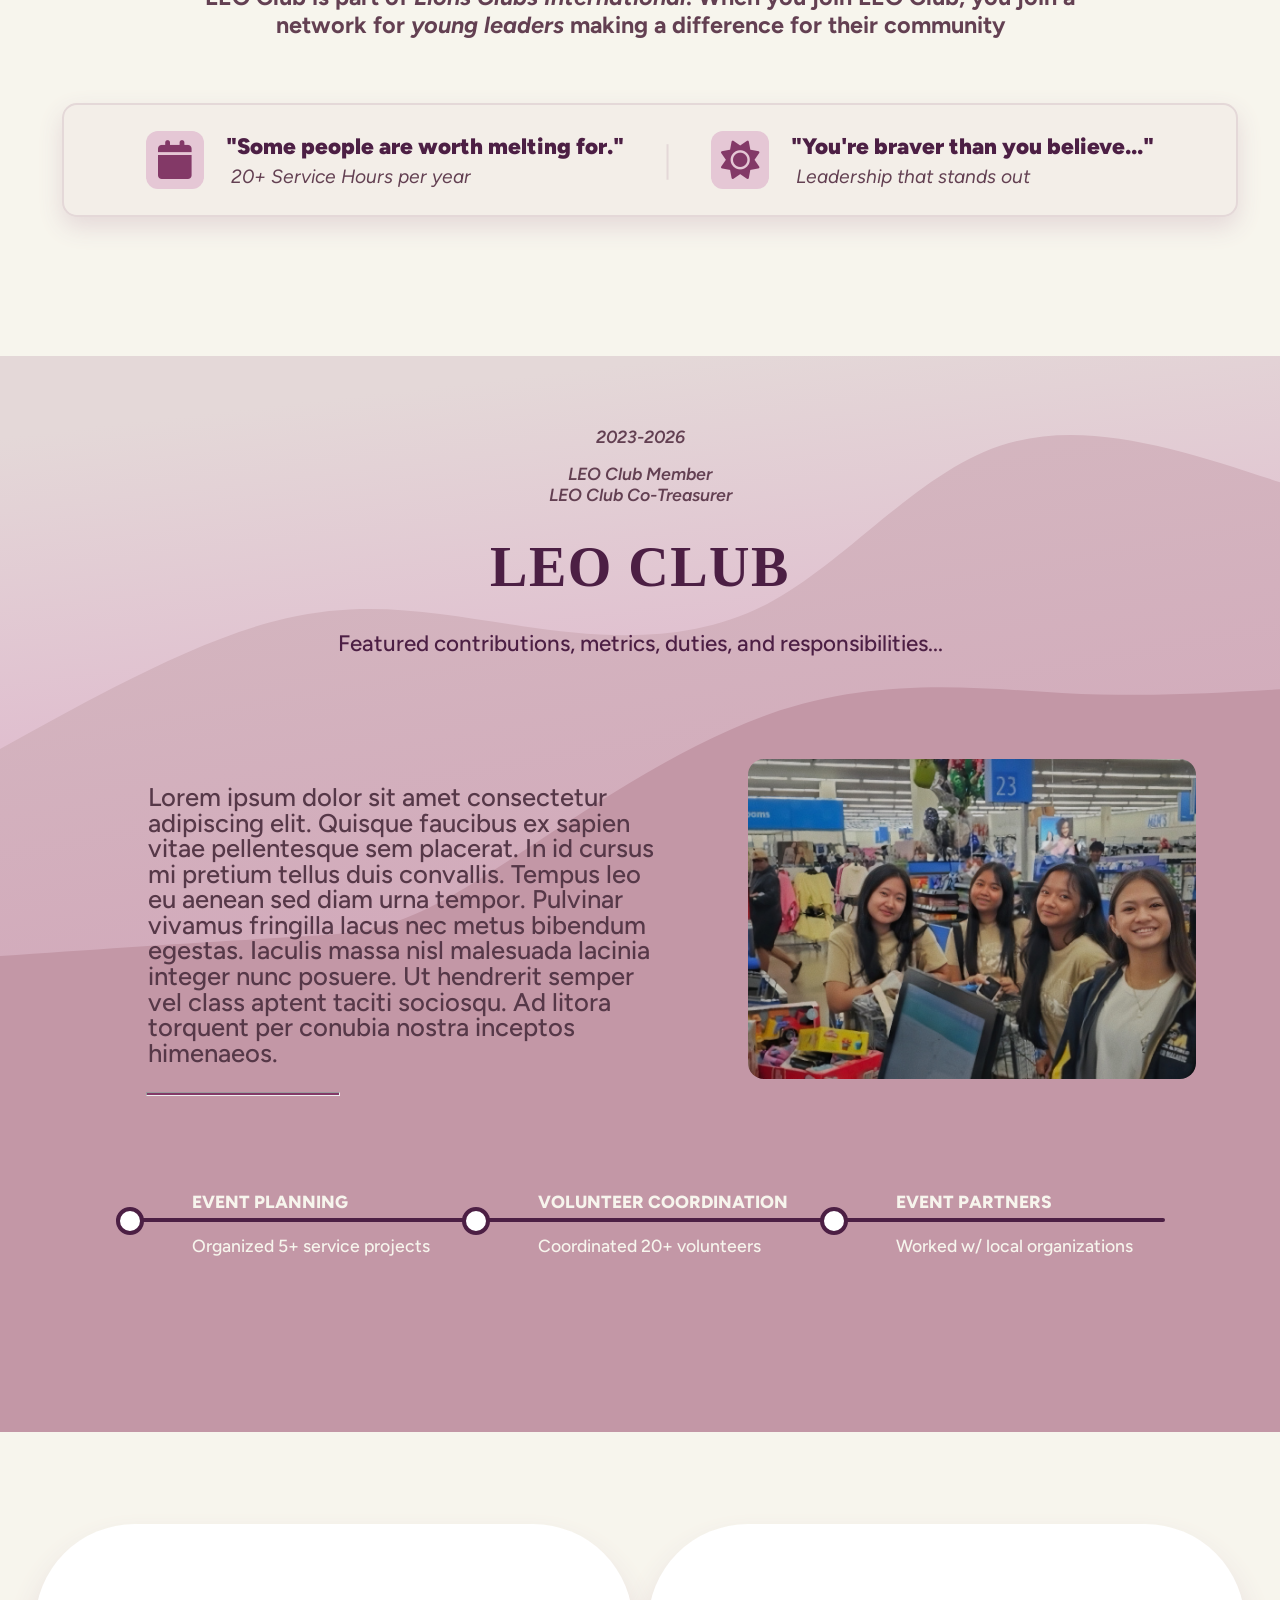
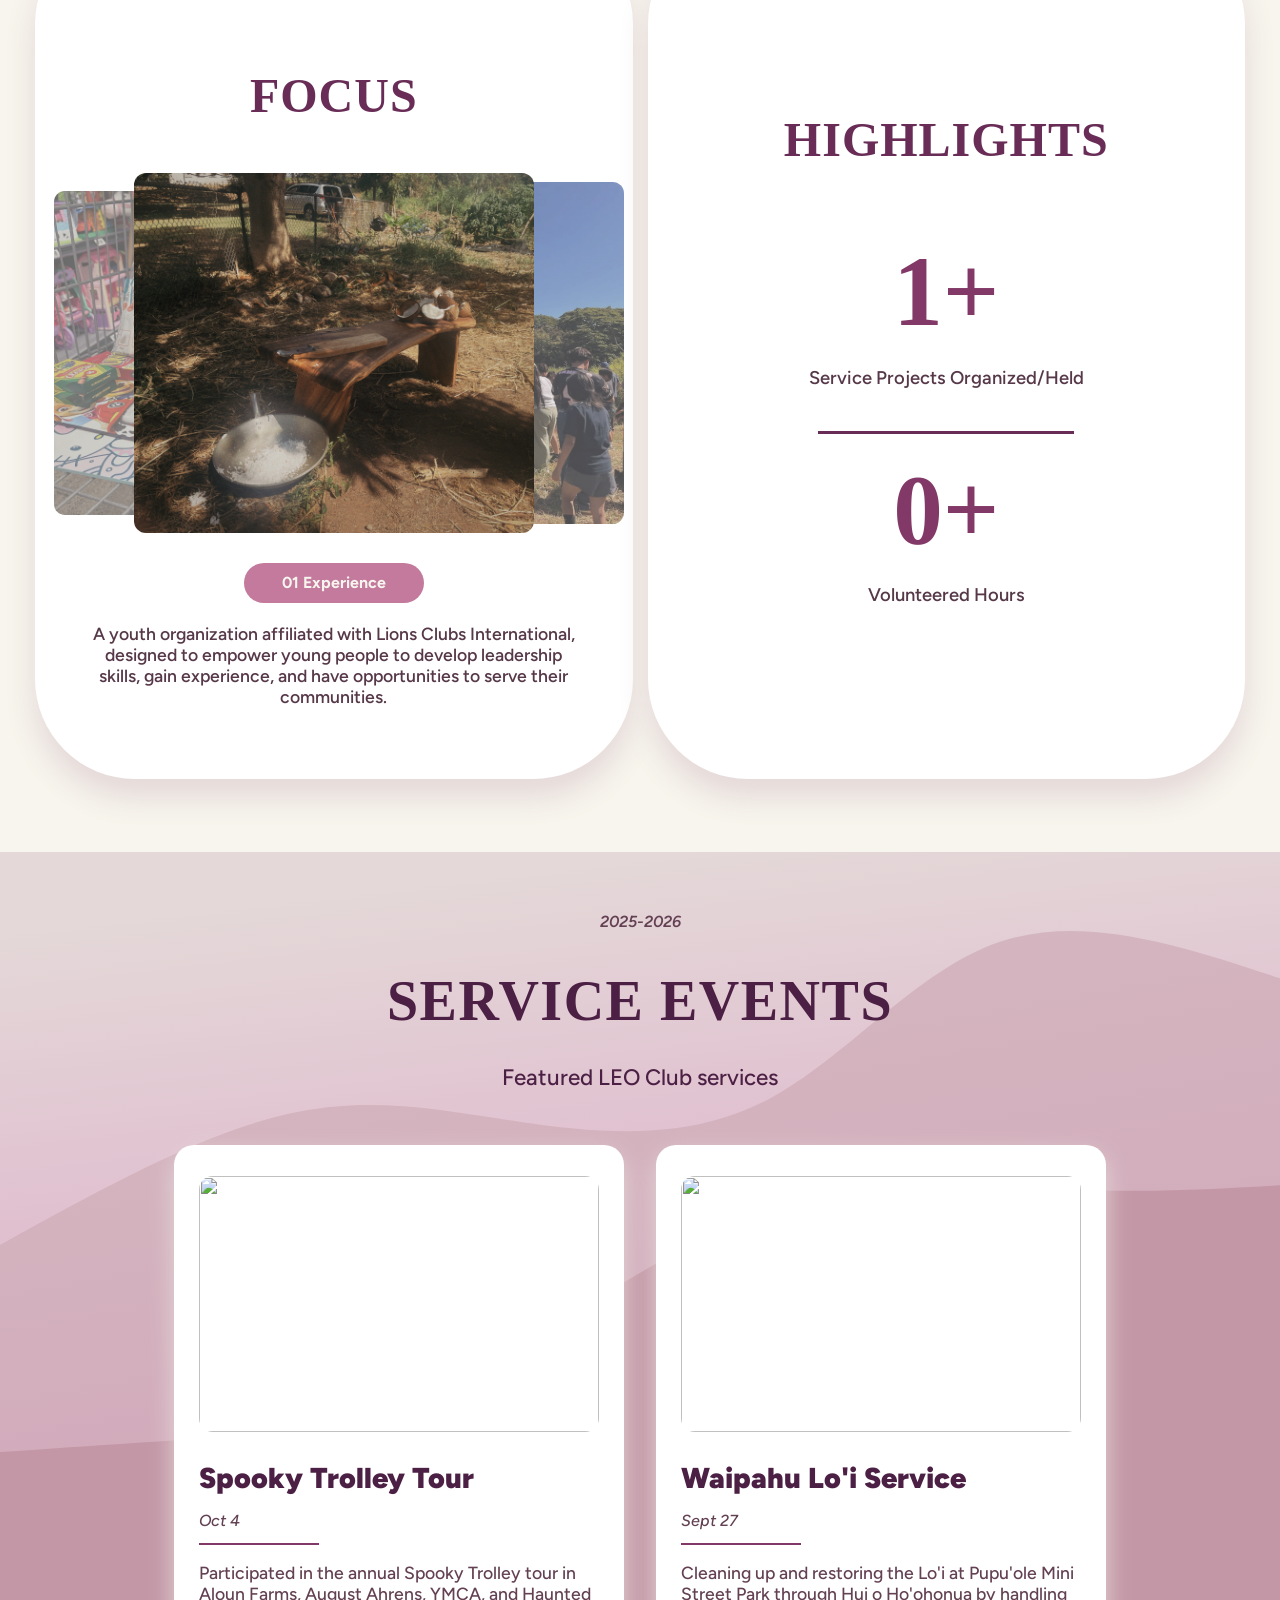
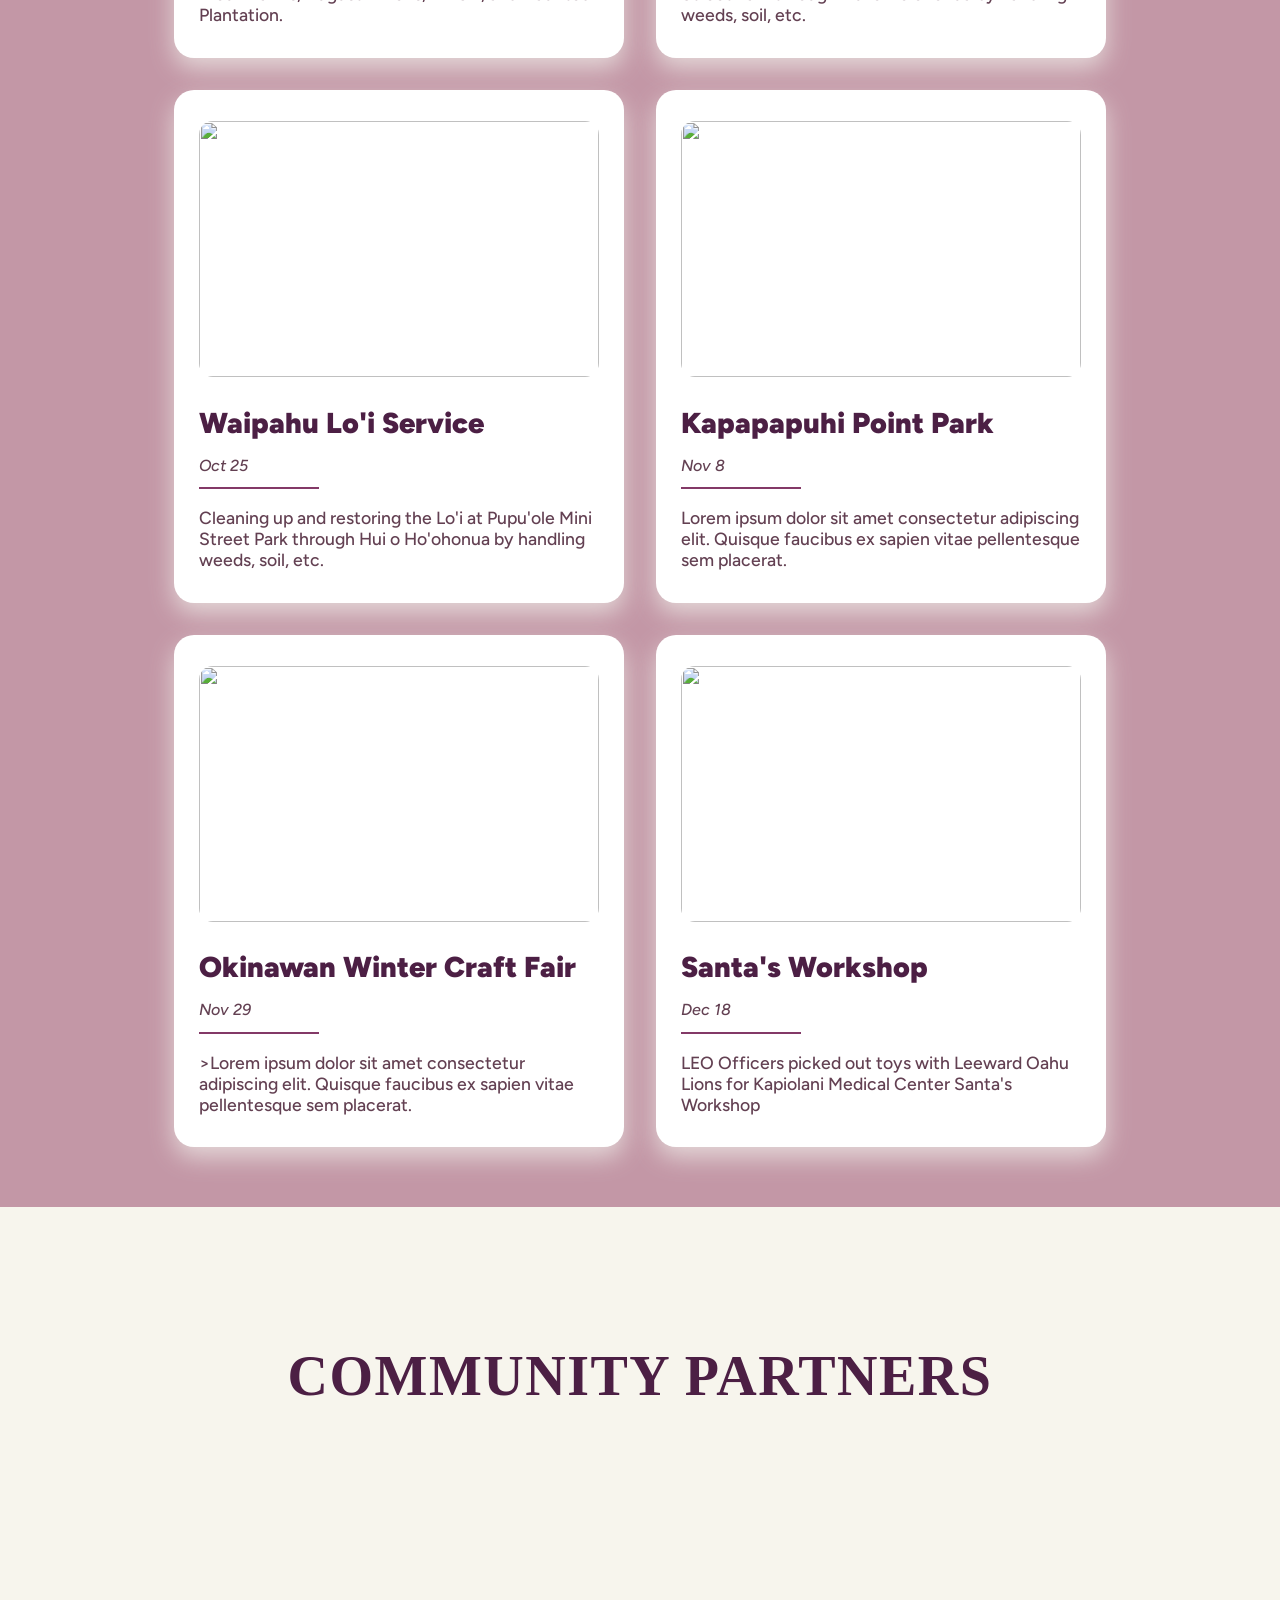
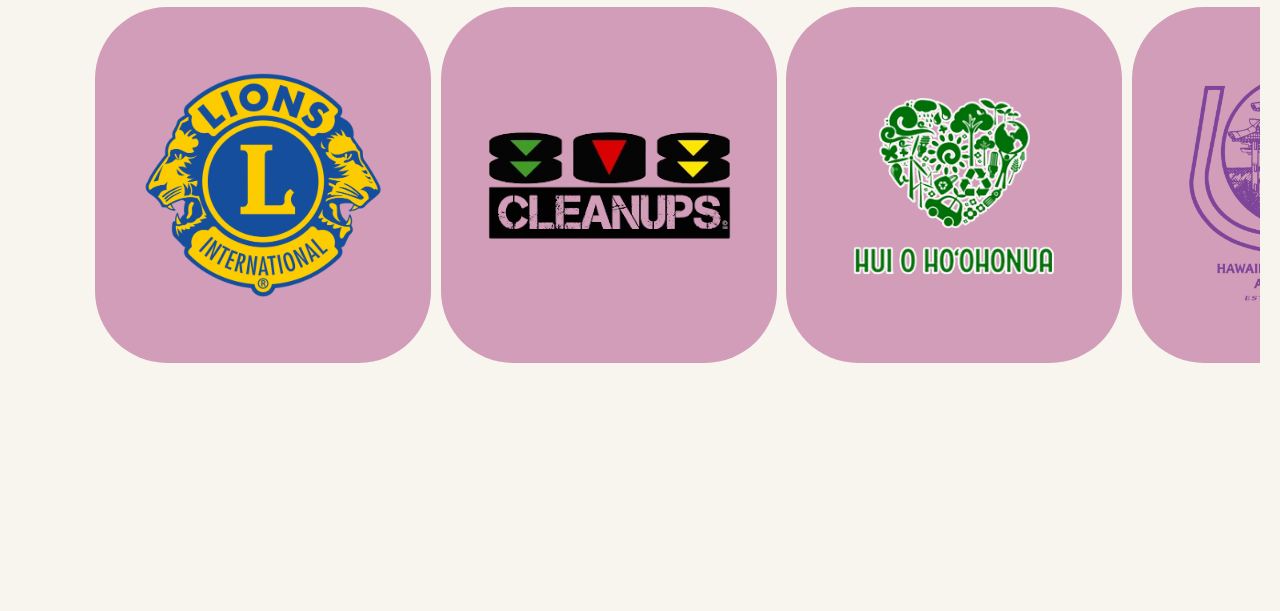
==== commit f96819a7: "Fix image file extensions from .JPEG to .jpeg" ====
--- a/leo.html
+++ b/leo.html
@@ -39,7 +39,7 @@
 				<a class="logo">
     				<img src="Public/pictures/logo.png" alt="logo" class="nav-logo">
   				</a>
-				<a class="Home" href="#Home">Home</a>
+				<a href="index.html">Home</a>
 				<a href="wbl.html">WBL</a>
 				<div class="contact-pill">
 					<a href="https://github.com/aiea-nglnx" class="contact-icon"><i class="fa-brands fa-github"></i></a>
@@ -144,7 +144,7 @@
 			</div>
 
 			<!-- Image Insert -->
-			<img class="leo-photo" id="intro" src="Public/pictures/IMG_4513.JPEG">
+			<img class="leo-photo" id="intro" src="Public/pictures/IMG_4513.jpeg">
 		</div>		
 
 		<!-- TIMELINE BULLETS -->
@@ -179,9 +179,9 @@
 
 				<div class="carousel">
 					<div class="carousel-track">
-						<img src="Public/pictures/IMG_4507.JPEG" class="carousel-item">
-						<img src="Public/pictures/IMG_3688.JPEG" class="carousel-item">	
-						<img src="Public/pictures/IMG_4509.JPEG" class="carousel-item">	
+						<img src="Public/pictures/IMG_4507.jpeg" class="carousel-item">
+						<img src="Public/pictures/IMG_3688.jpeg" class="carousel-item">	
+						<img src="Public/pictures/IMG_4509.jpeg" class="carousel-item">	
 					</div>
 				</div>
 				
@@ -353,4 +353,4 @@
 			</div>
 	</section>
 </body>
-</html>+</html>
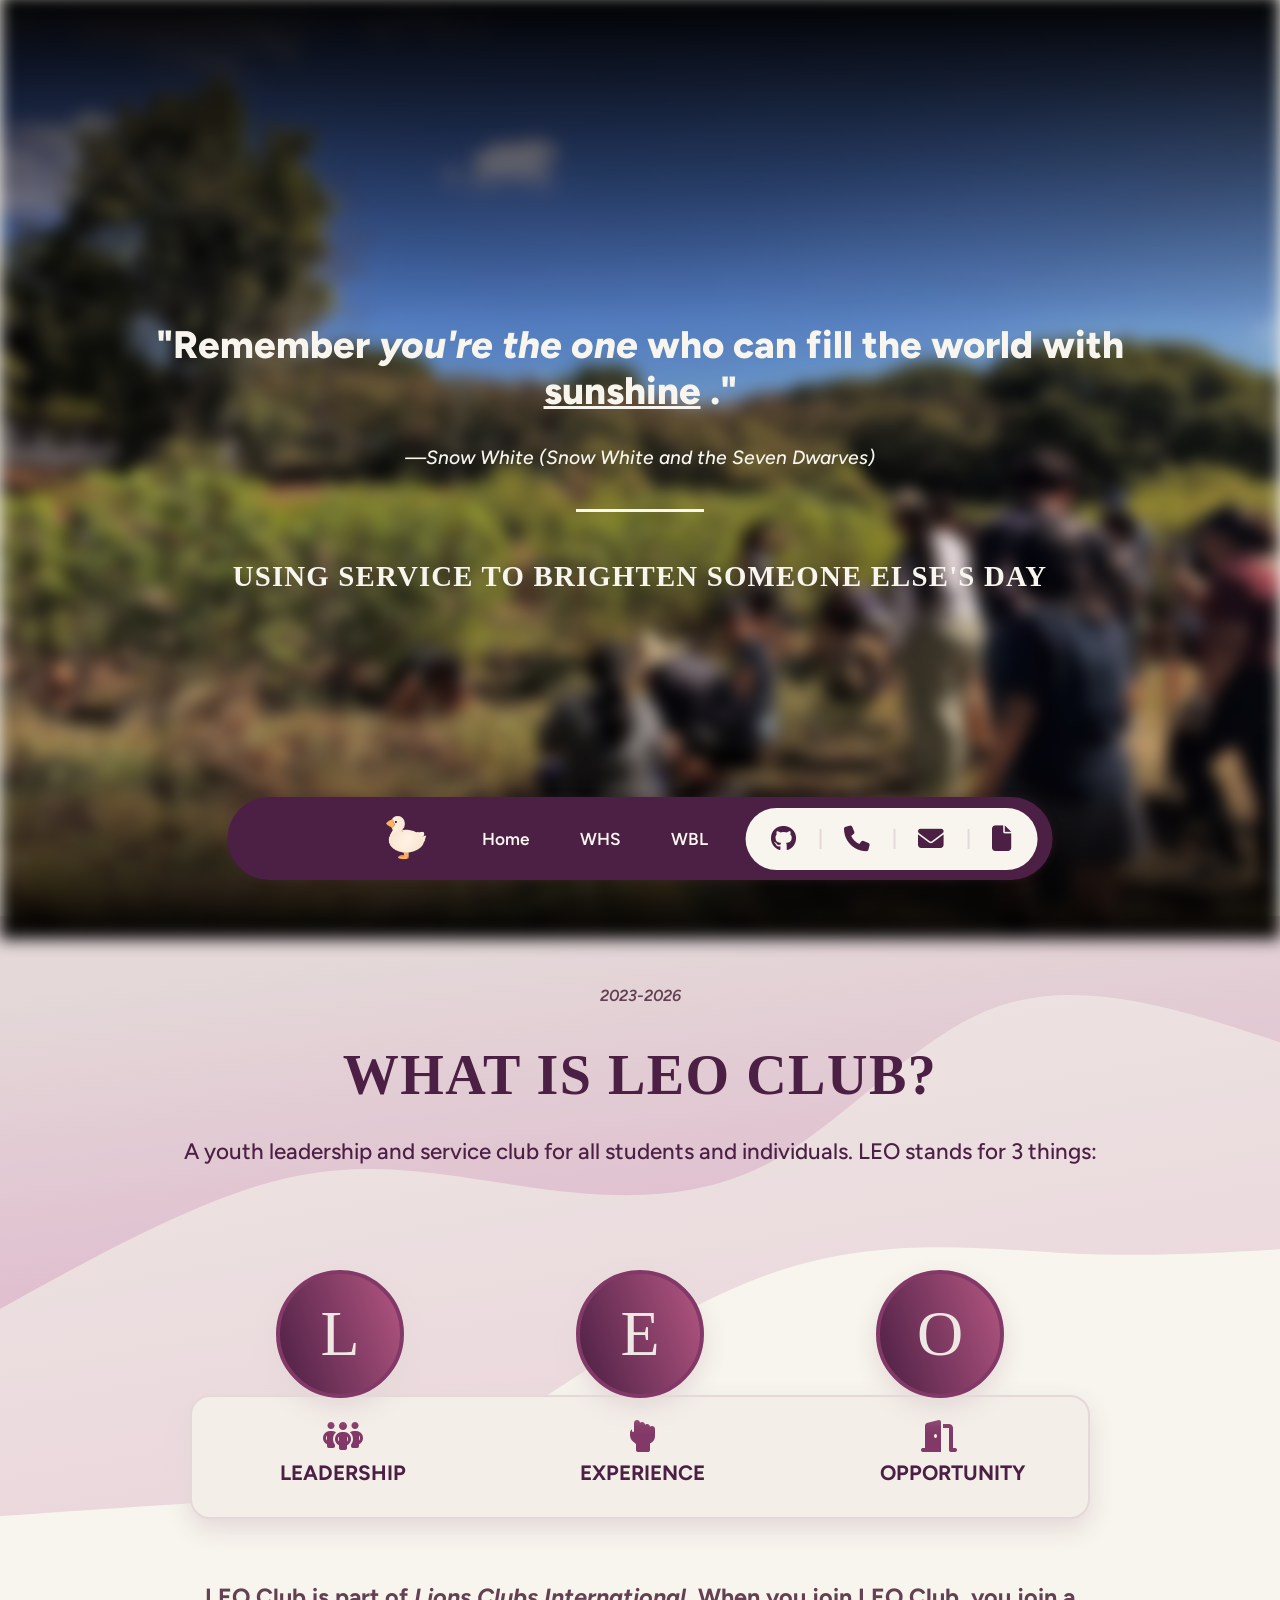
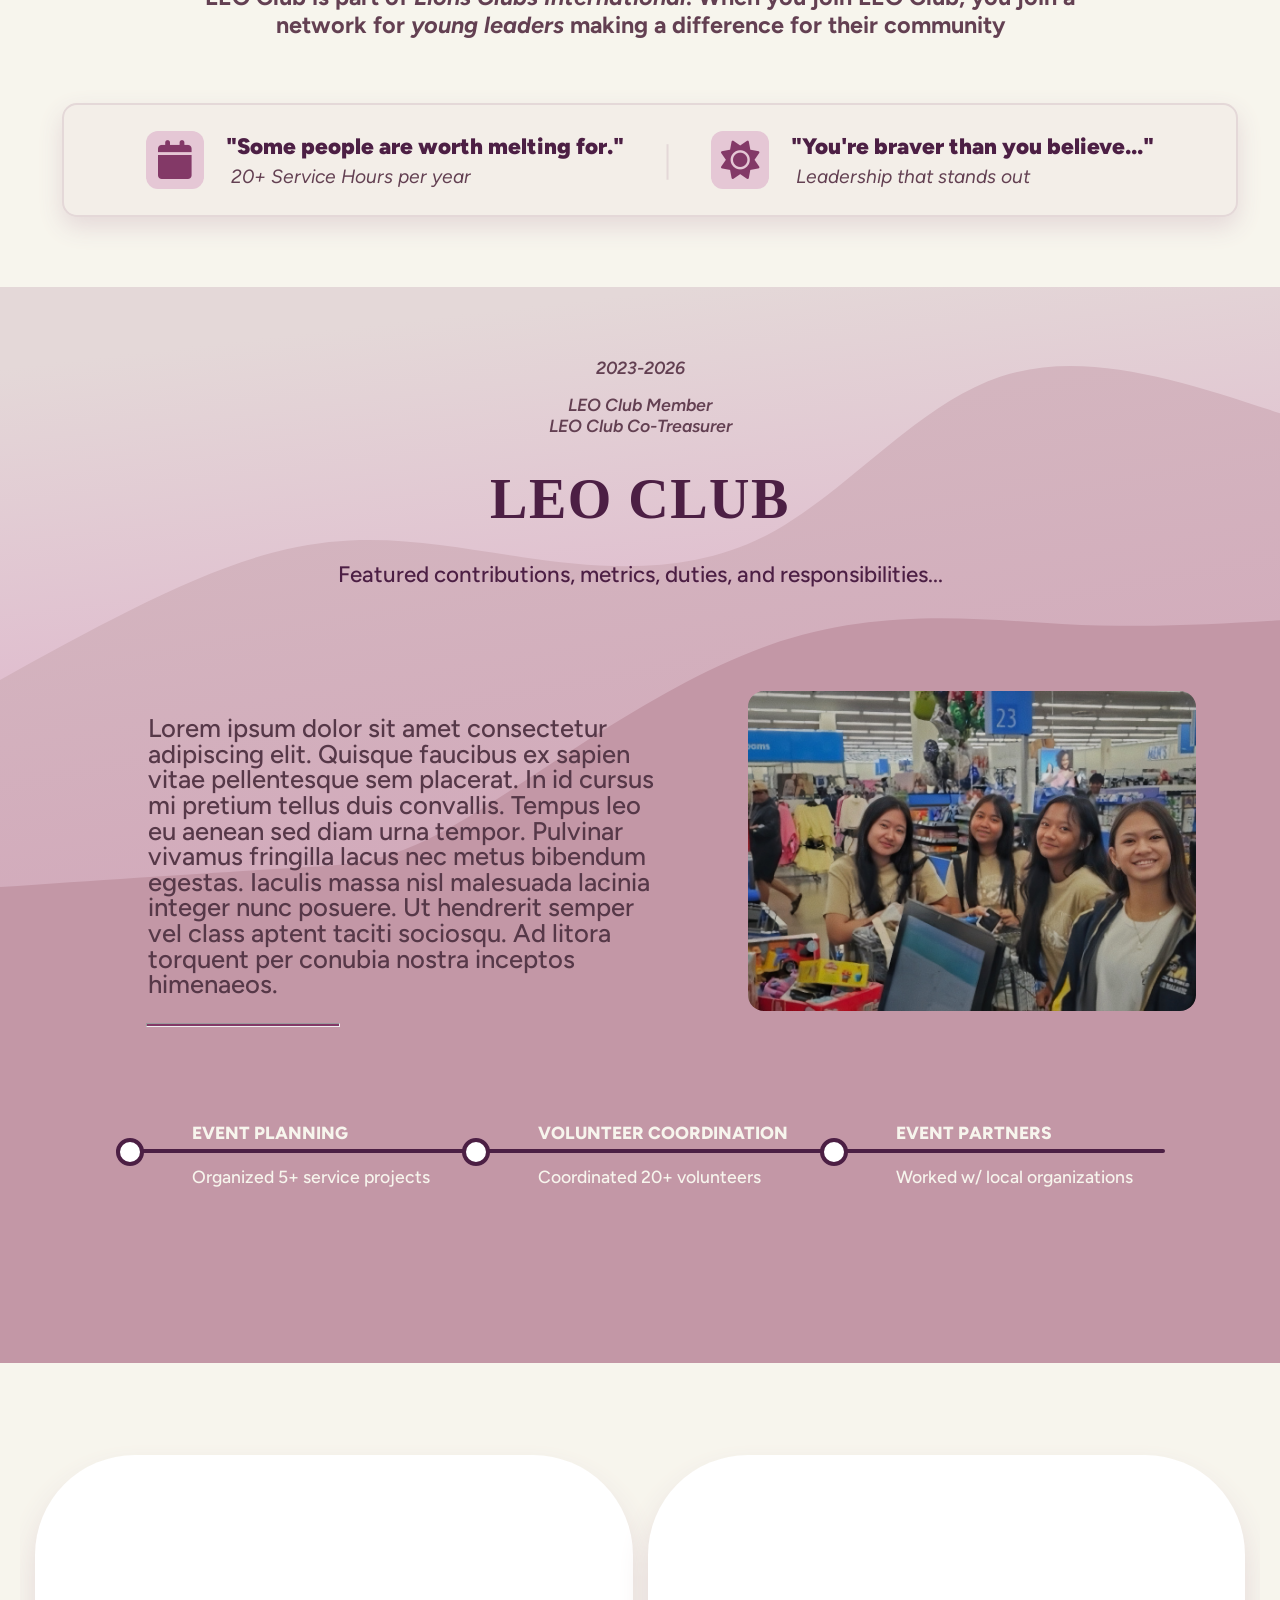
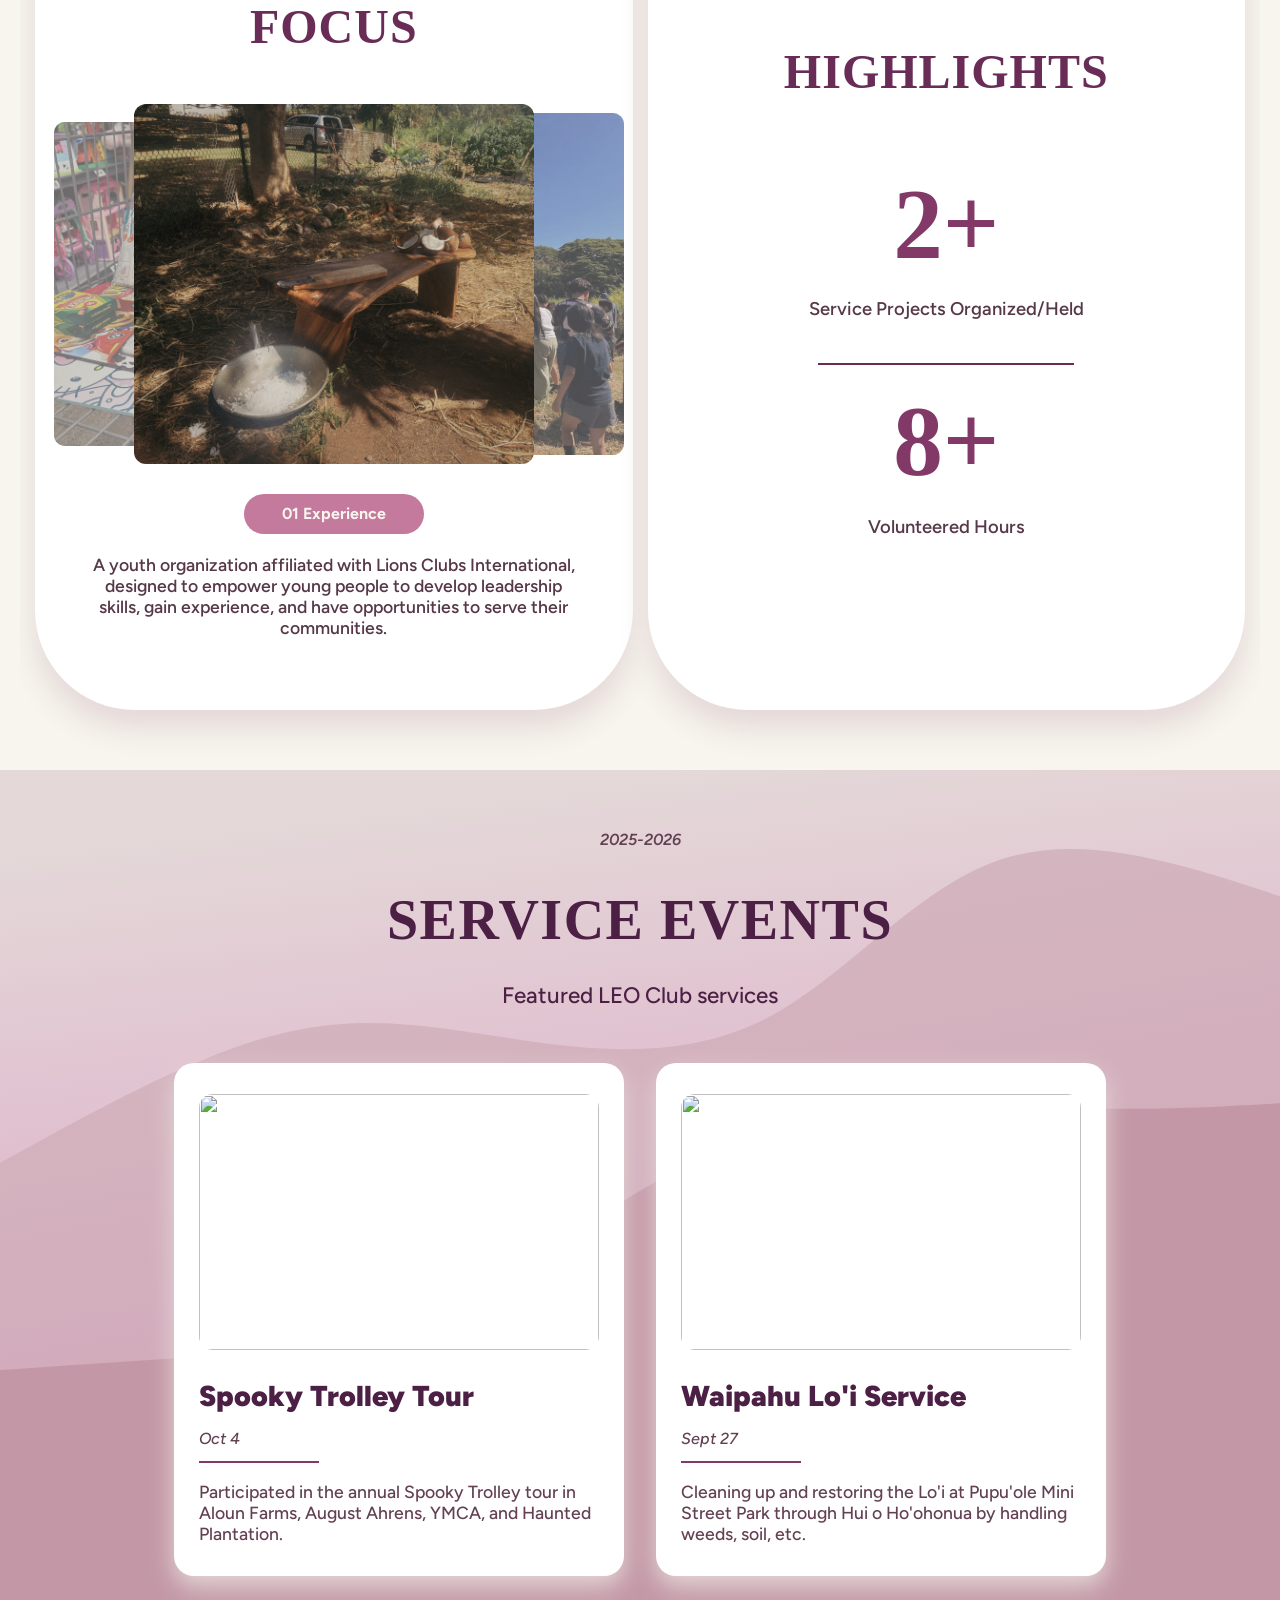
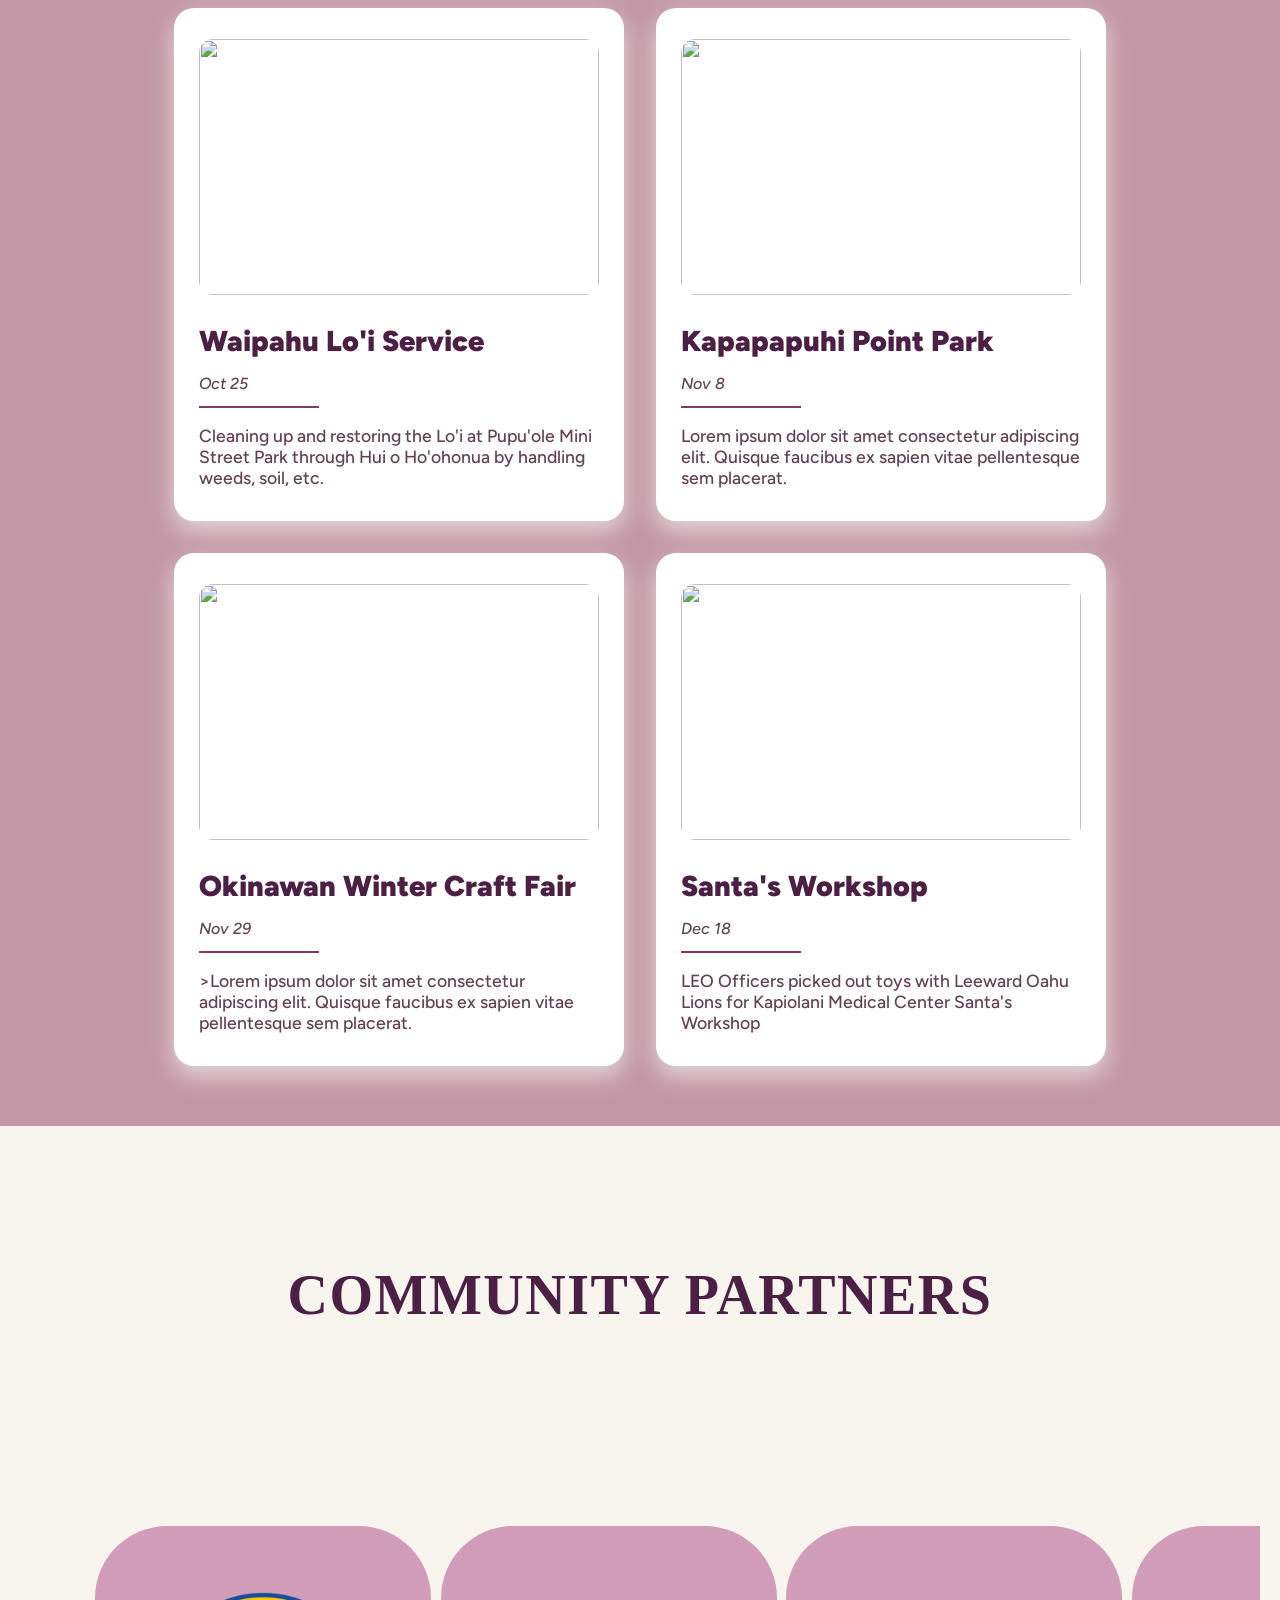
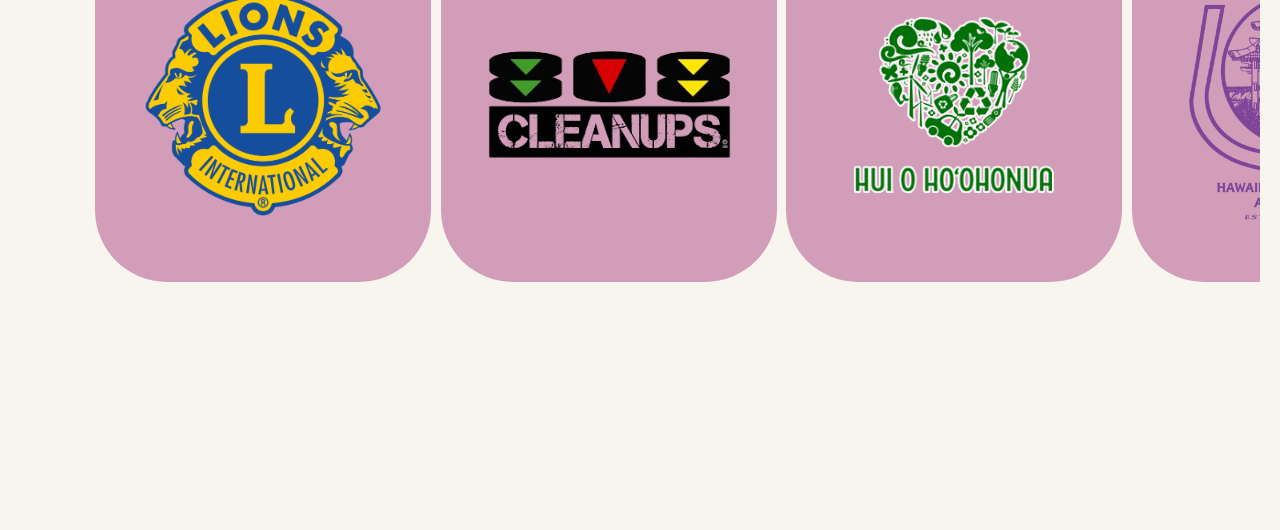
==== commit adacb827: "Transfer high school content to new section and make minor adjustments" ====
--- a/leo.html
+++ b/leo.html
@@ -39,7 +39,8 @@
 				<a class="logo">
     				<img src="Public/pictures/logo.png" alt="logo" class="nav-logo">
   				</a>
-				<a href="index.html">Home</a>
+				<a class="Home" href="index.html">Home</a>
+				<a class="whs" href="whs.html">WHS</a>
 				<a href="wbl.html">WBL</a>
 				<div class="contact-pill">
 					<a href="https://github.com/aiea-nglnx" class="contact-icon"><i class="fa-brands fa-github"></i></a>
--- a/Styles/leo.css
+++ b/Styles/leo.css
@@ -106,7 +106,7 @@
 		  rgba(255,255,255,0) 80%, 
 		  rgba(0,0,0,1) 100%
   	),
-  	url('../Public/pictures/IMG_3688.JPEG')
+  	url('../Public/pictures/IMG_3688.jpeg')
   	;
   background-size: cover;
   background-position: 	center;
@@ -224,7 +224,6 @@
 
 /* DEFINITION SECTION */
 .definition-section {
-	height: 100vh;
 	padding: 70px 60px;
 	margin: 0 auto;
 	position: relative;
@@ -652,8 +651,10 @@
 /* FOCUS & HIGHLIGHT */
 
 .role2 {
-	min-height: 100vh;
 	padding: 60px 15px;
+	position: relative;
+	overflow: hidden;
+	flex-direction: column;
 	margin-left: 20px;
 	margin-right: 20px;
 	display: flex;
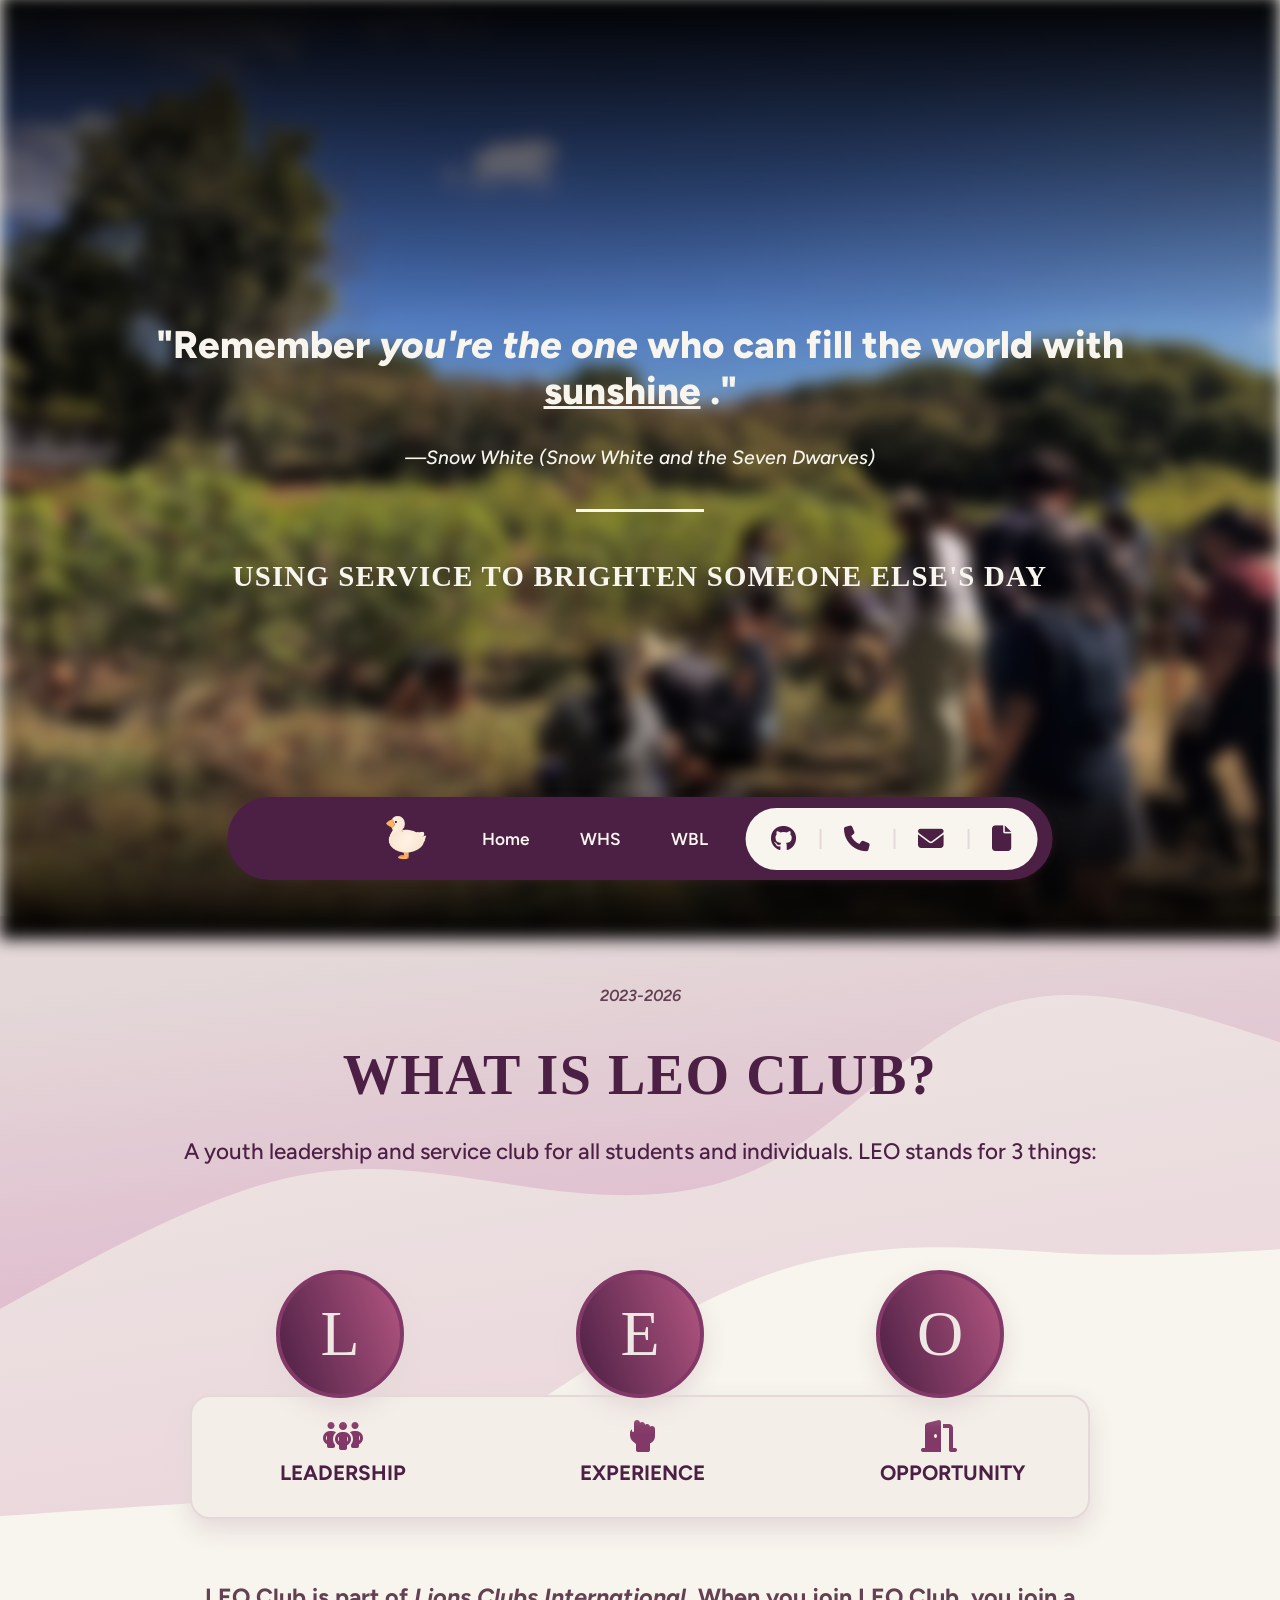
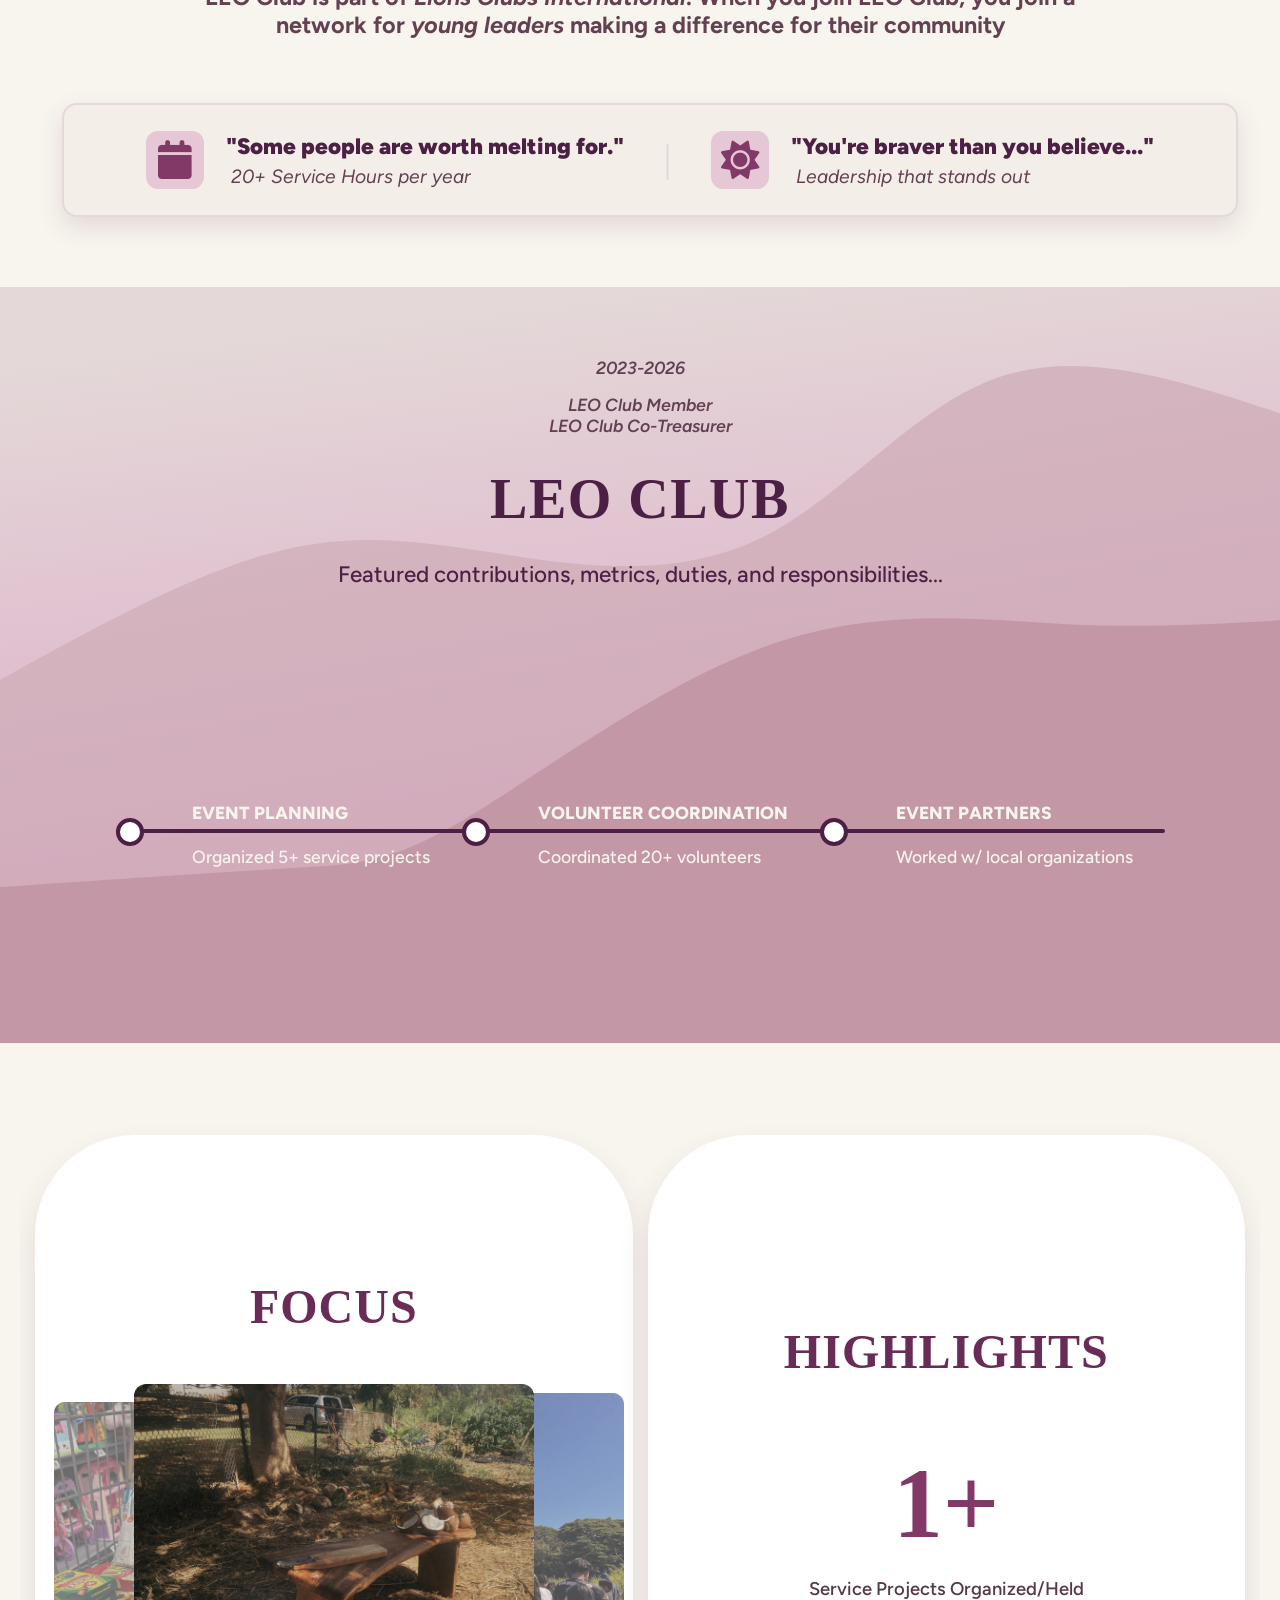
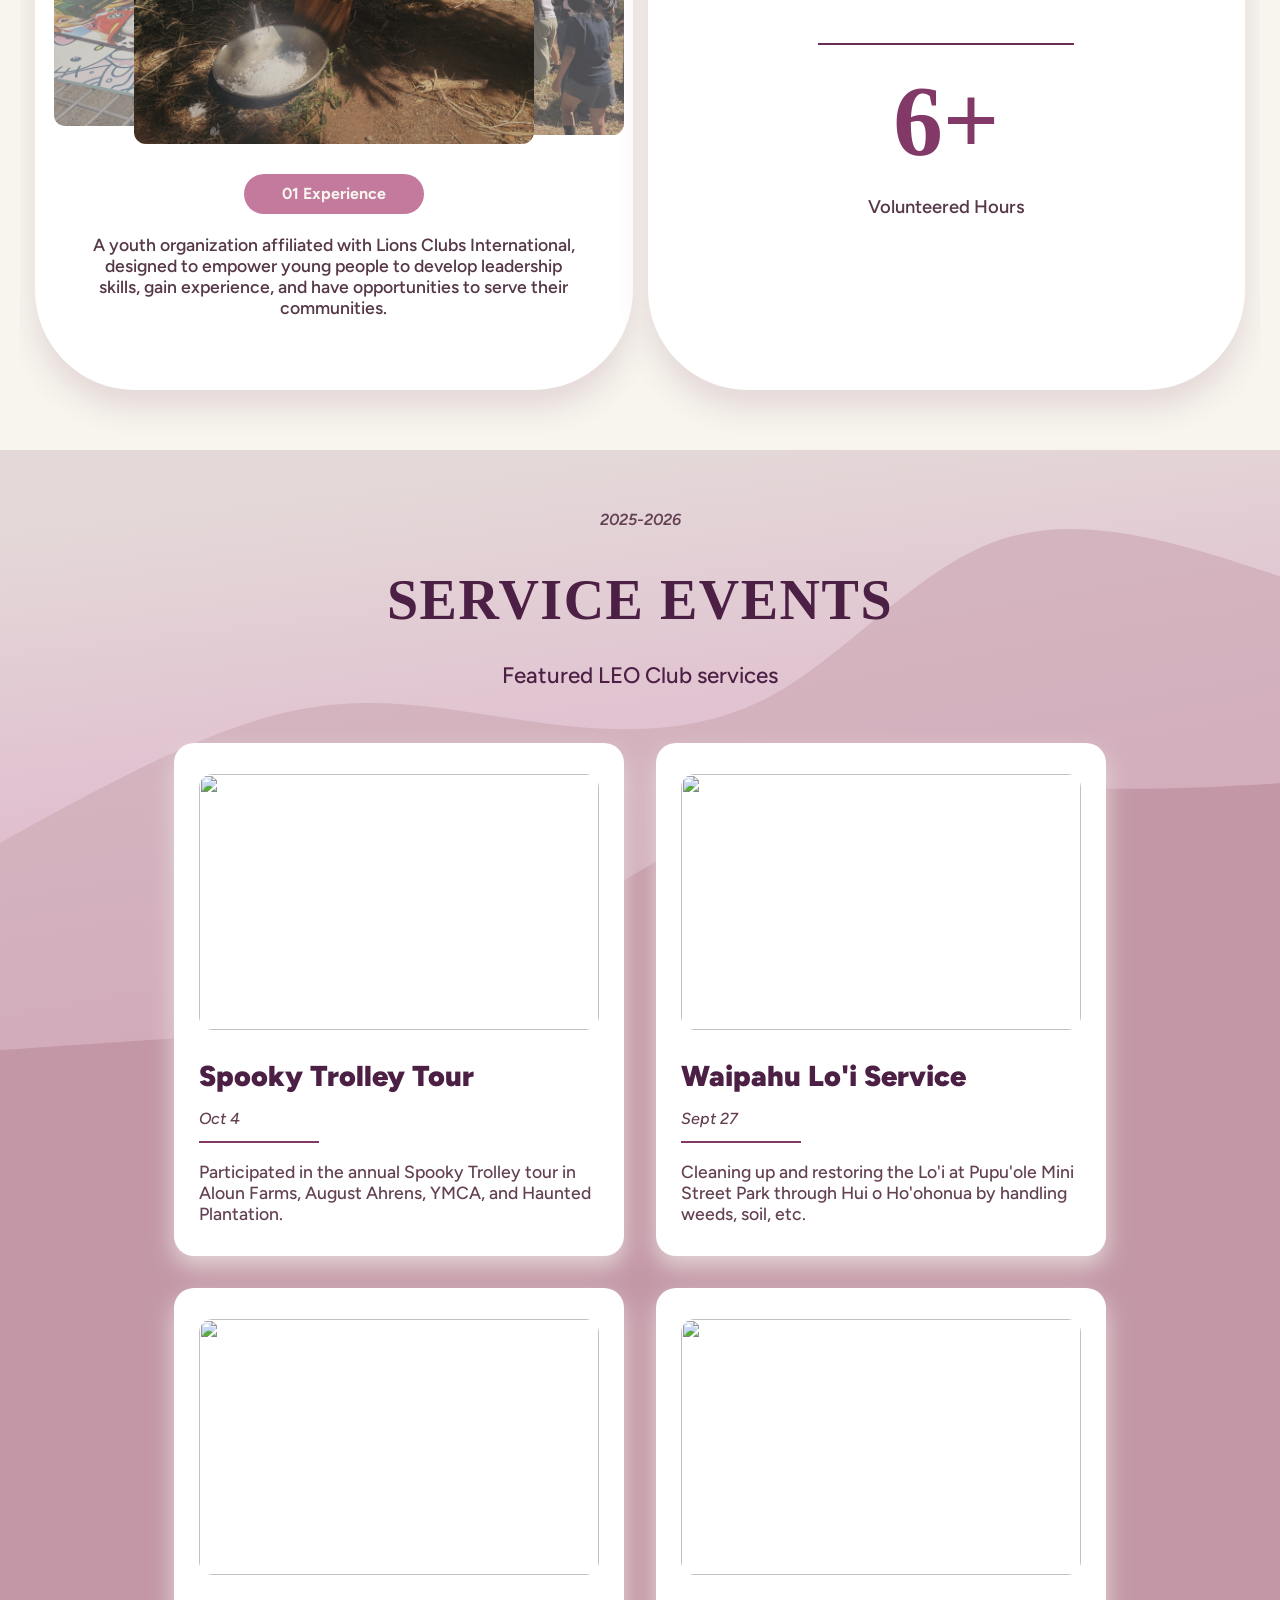
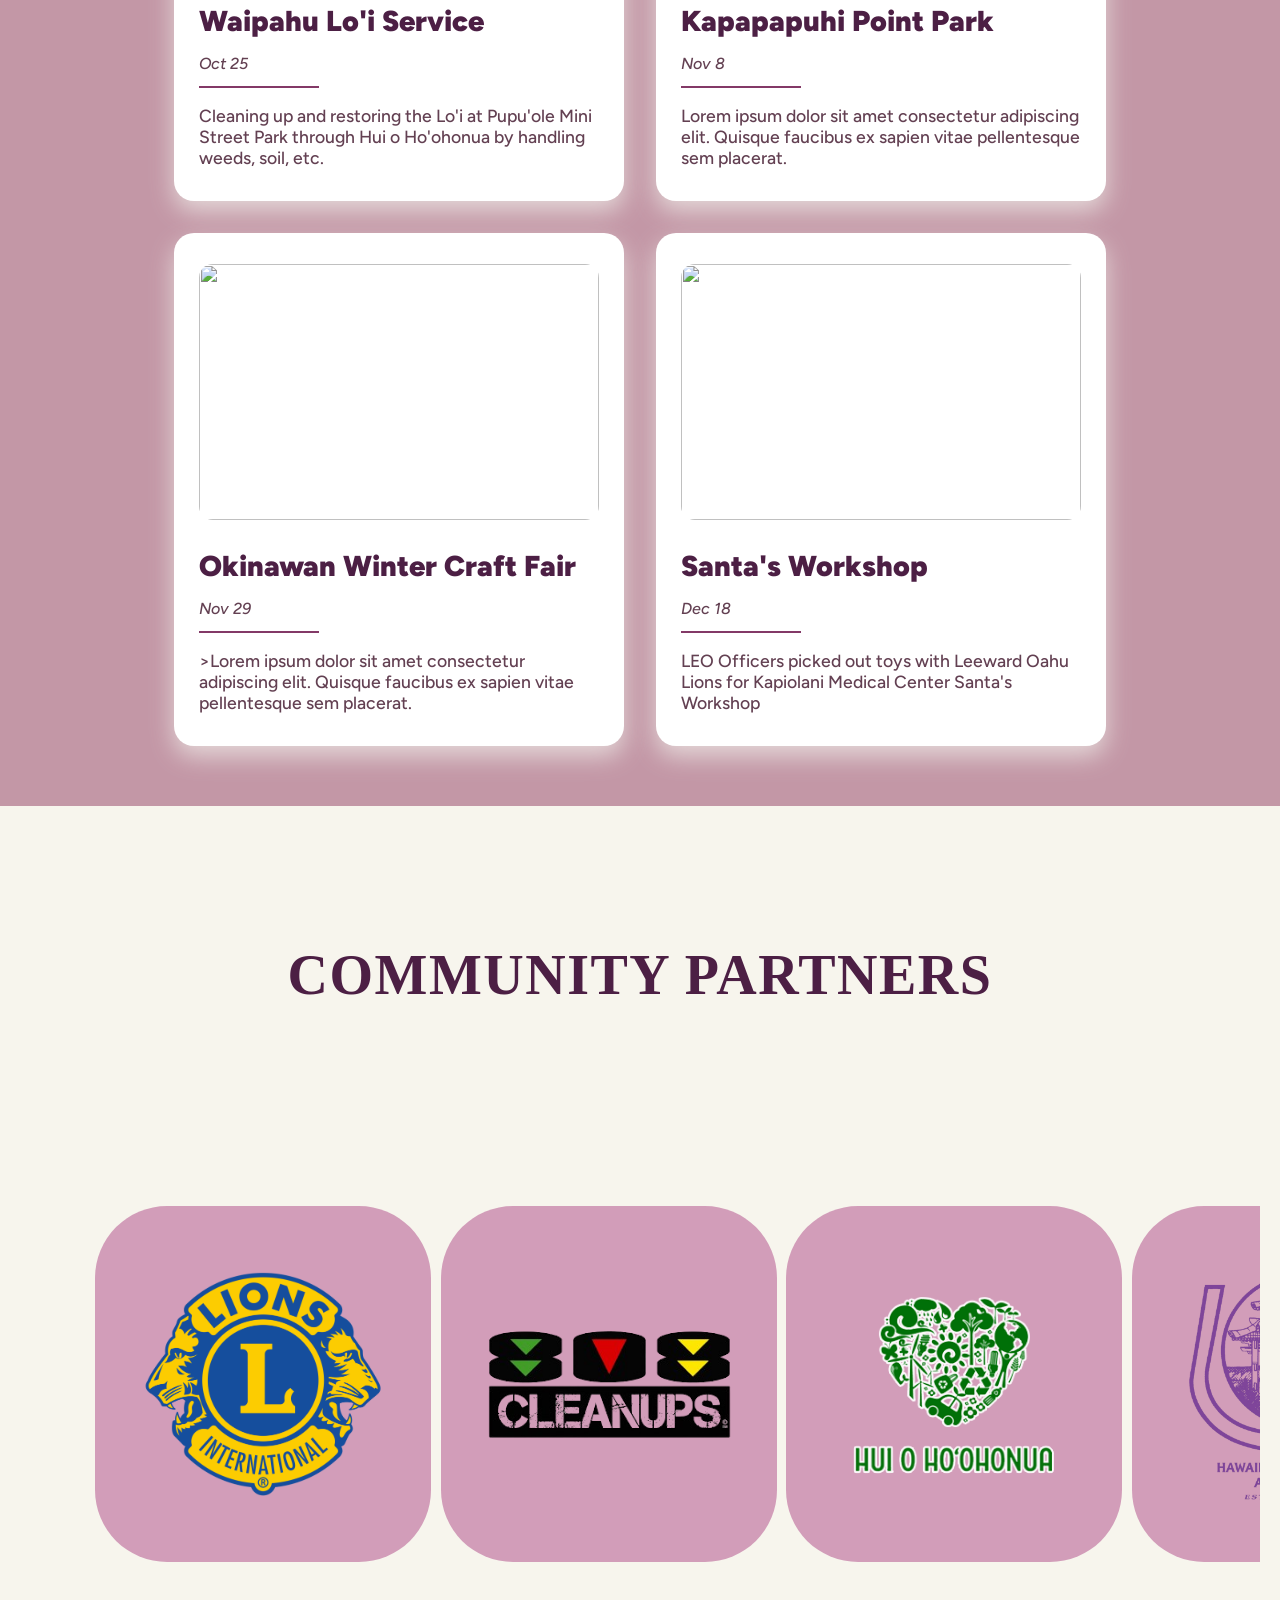
==== commit b7900538: "Add Final Capstone and change a section in LEO, will update" ====
--- a/leo.html
+++ b/leo.html
@@ -8,11 +8,7 @@
 
     <!-- SCRIPTS -->
     <script src="./Scripts/countup.js" defer></script>
-
     <script src="./Scripts/carousel.js" defer></script>
-    
-    <script src="./Scripts/parallax.js" defer></script>
-
 
     <!-- Link to Google Fonts -->
 
@@ -138,14 +134,8 @@
 		</div>
 
 		<div class="role" id="container">
-			<div class="role-text" id="text-container">
-
-				<p>Lorem ipsum dolor sit amet consectetur adipiscing elit. Quisque faucibus ex sapien vitae pellentesque sem placerat. In id cursus mi pretium tellus duis convallis. Tempus leo eu aenean sed diam urna tempor. Pulvinar vivamus fringilla lacus nec metus bibendum egestas. Iaculis massa nisl malesuada lacinia integer nunc posuere. Ut hendrerit semper vel class aptent taciti sociosqu. Ad litora torquent per conubia nostra inceptos himenaeos.</p>
-				<hr class="bar">
-			</div>
-
-			<!-- Image Insert -->
-			<img class="leo-photo" id="intro" src="Public/pictures/IMG_4513.jpeg">
+			<div id="circular-gallery" class="circular-gallery"></div>
+			<script src="./Scripts/gallery.js" defer></script>
 		</div>		
 
 		<!-- TIMELINE BULLETS -->
--- a/Styles/leo.css
+++ b/Styles/leo.css
@@ -565,6 +565,17 @@
 	width: 	40vw;
 }
 
+.circular-gallery {
+  width: 100%;
+  height: 100%;
+  overflow: hidden;
+  cursor: grab;
+}
+
+.circular-gallery:active {
+  cursor: grabbing;
+}
+
 #text-container	.bar {
 	height: 2px;
 	width: 30%;
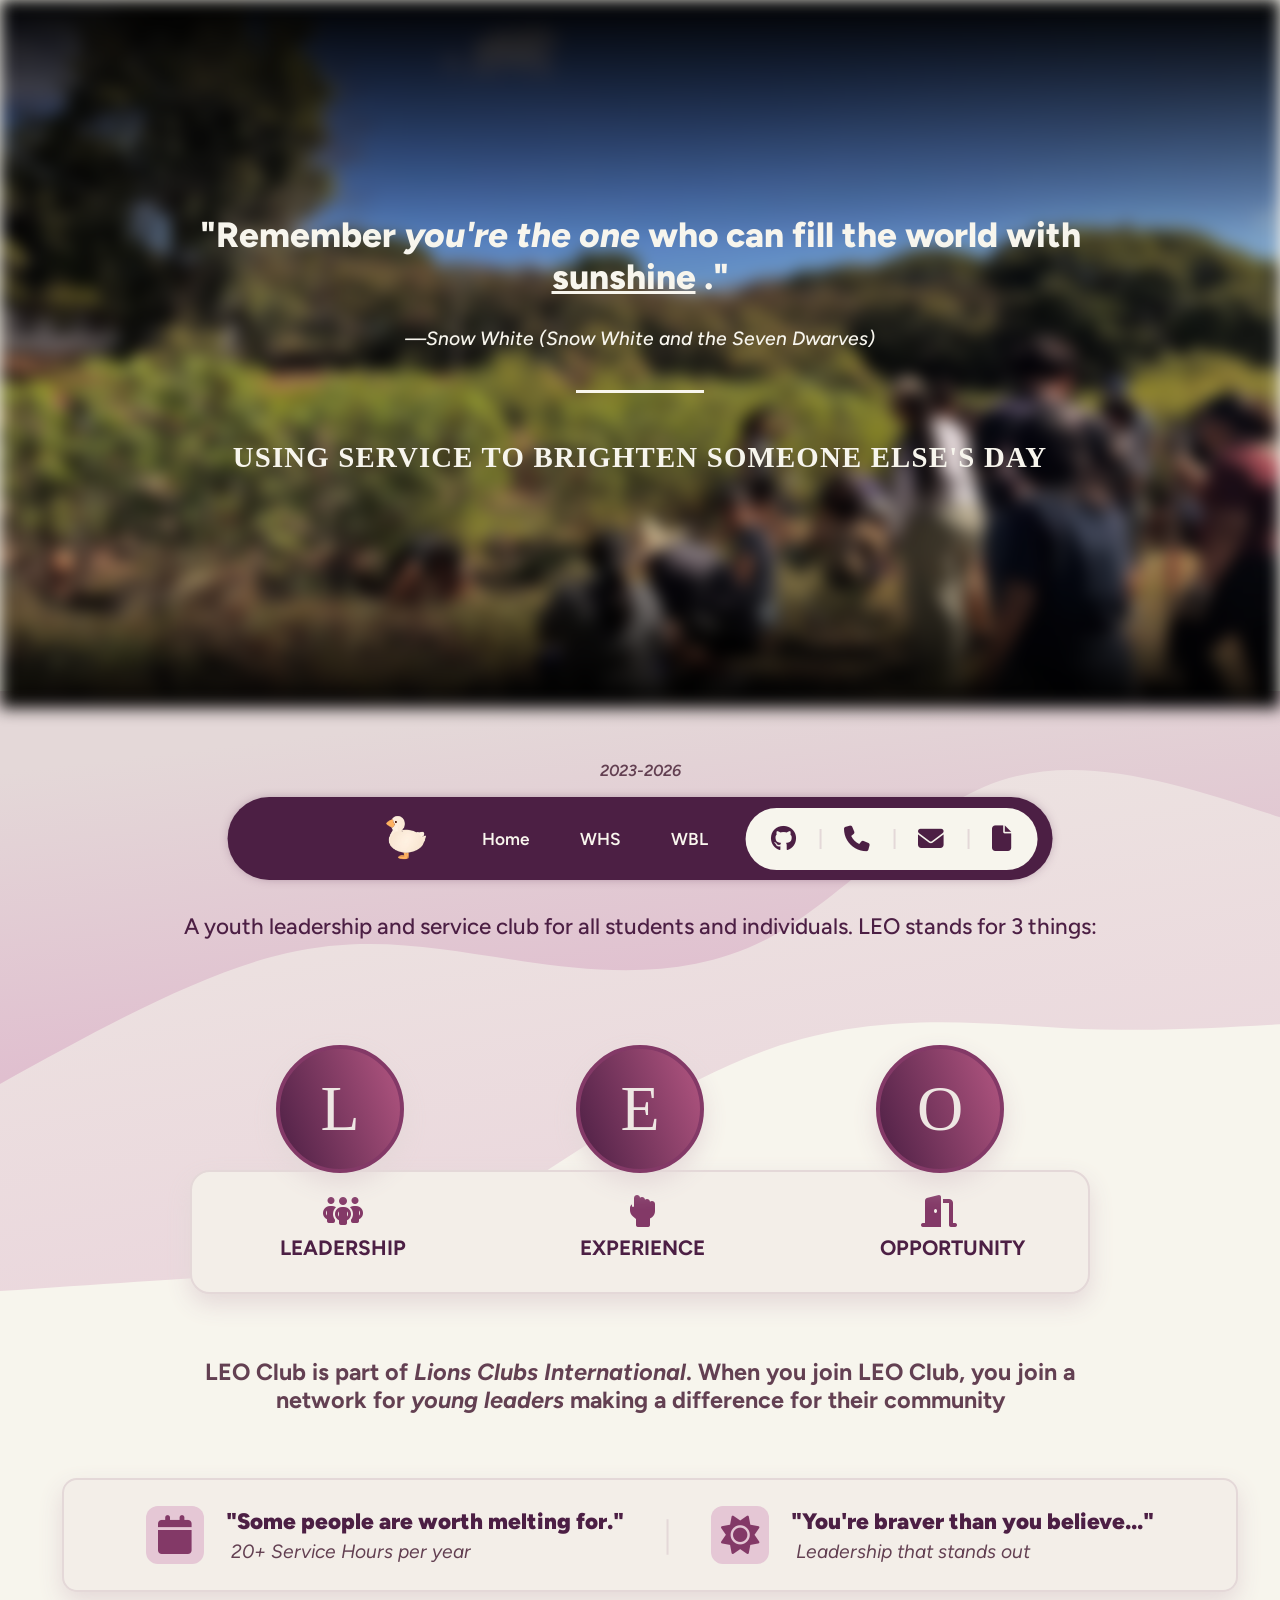
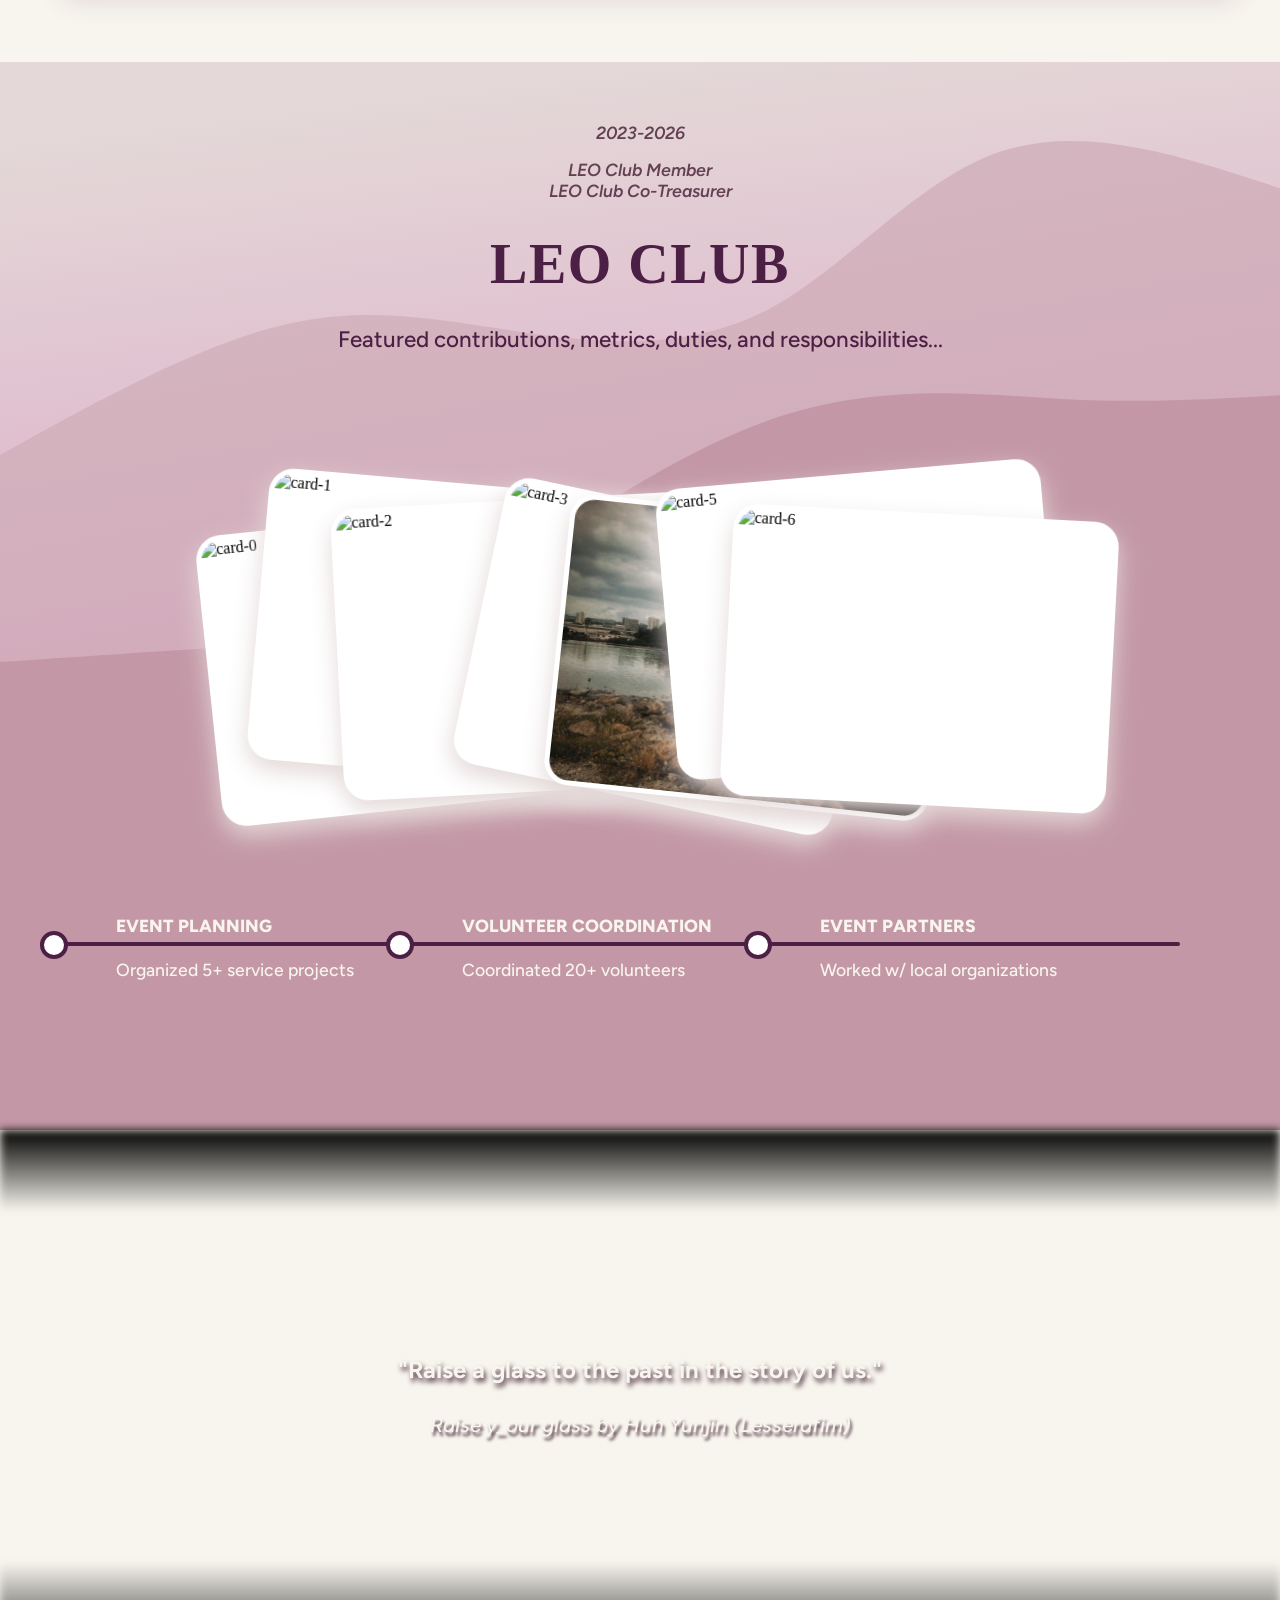
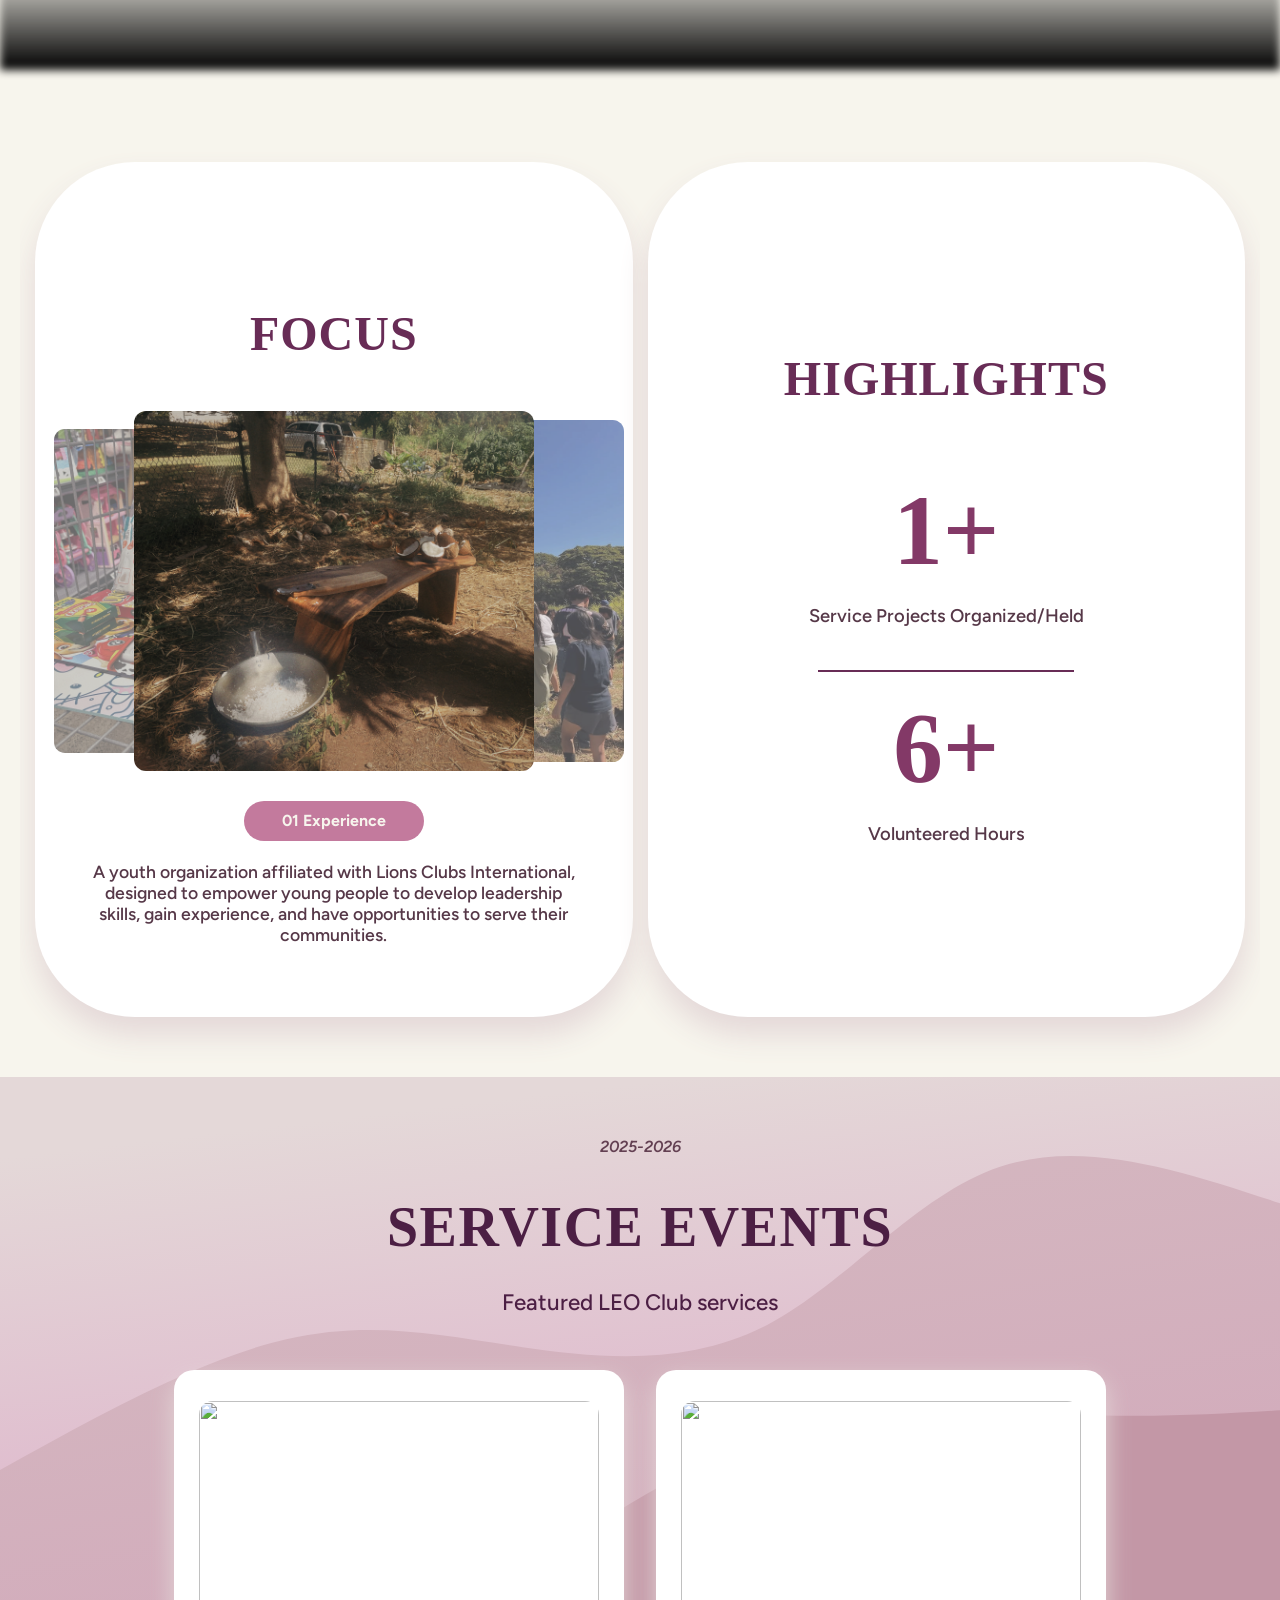
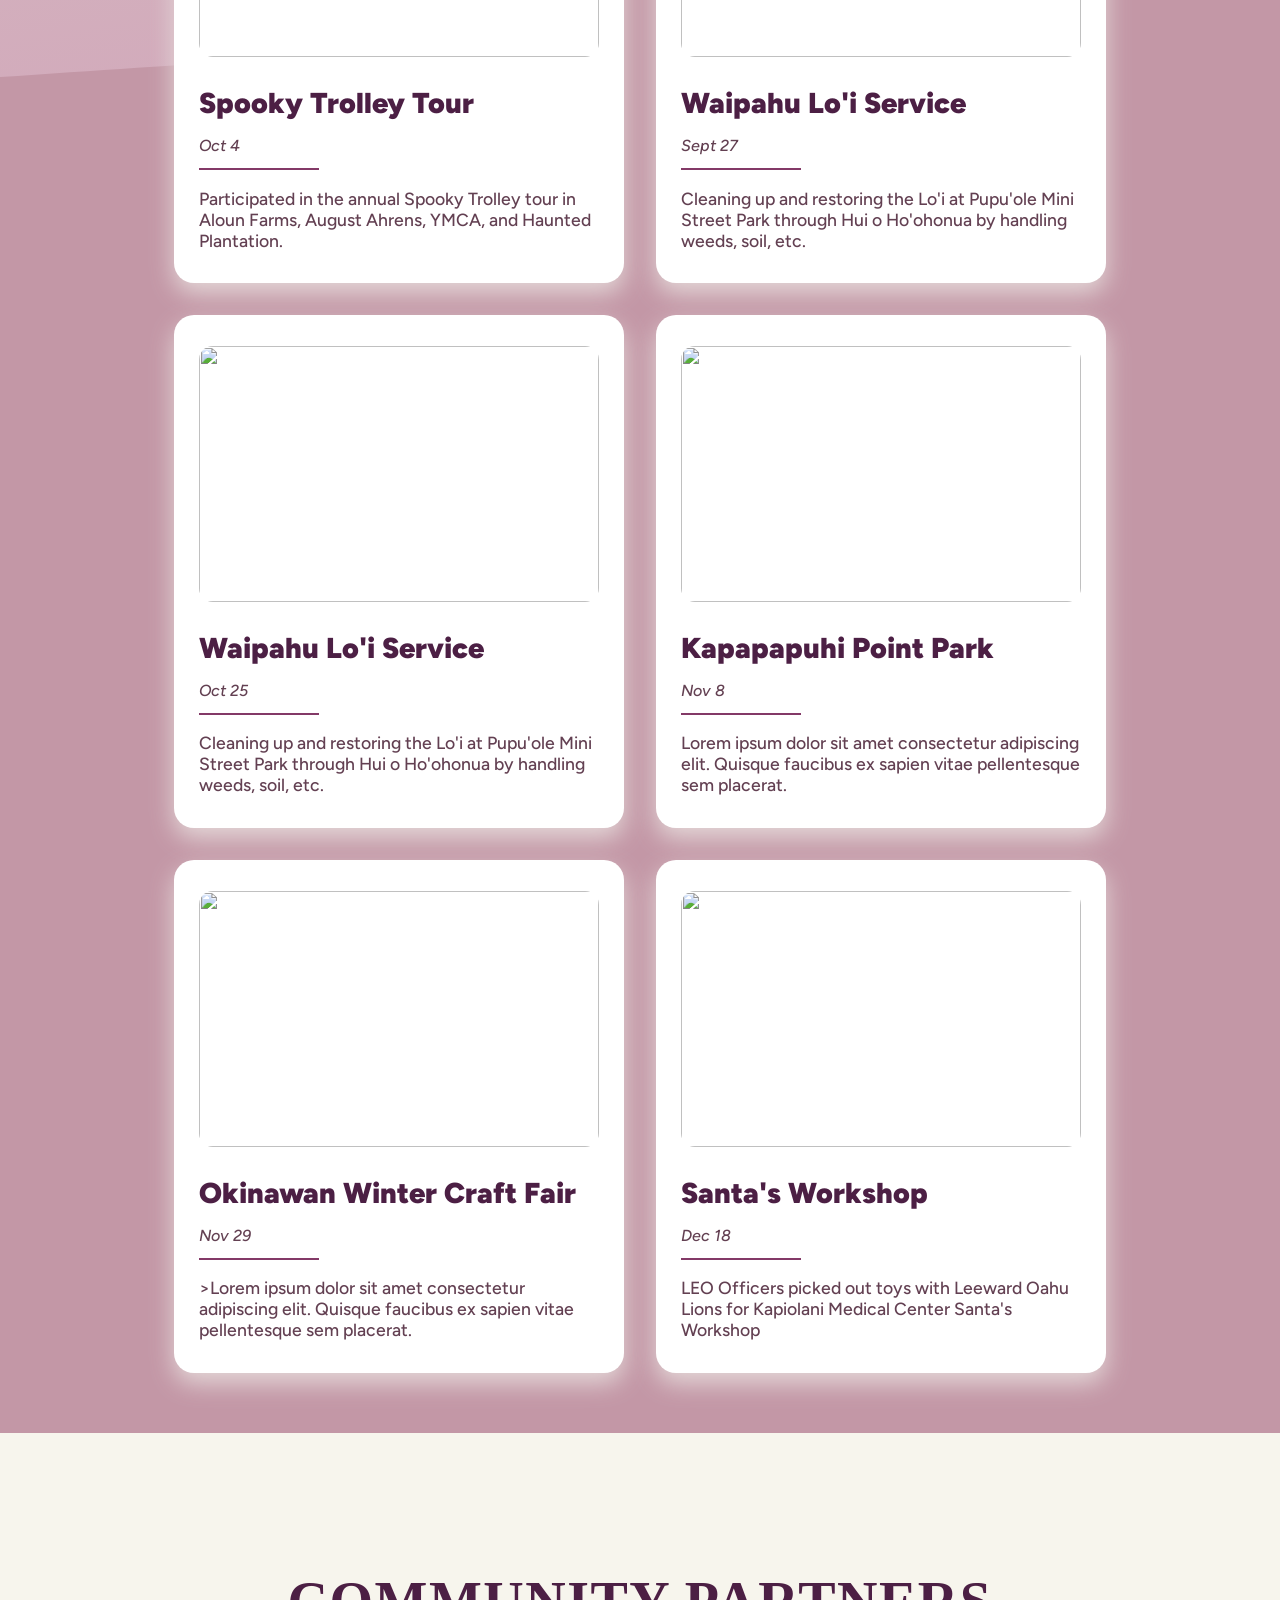
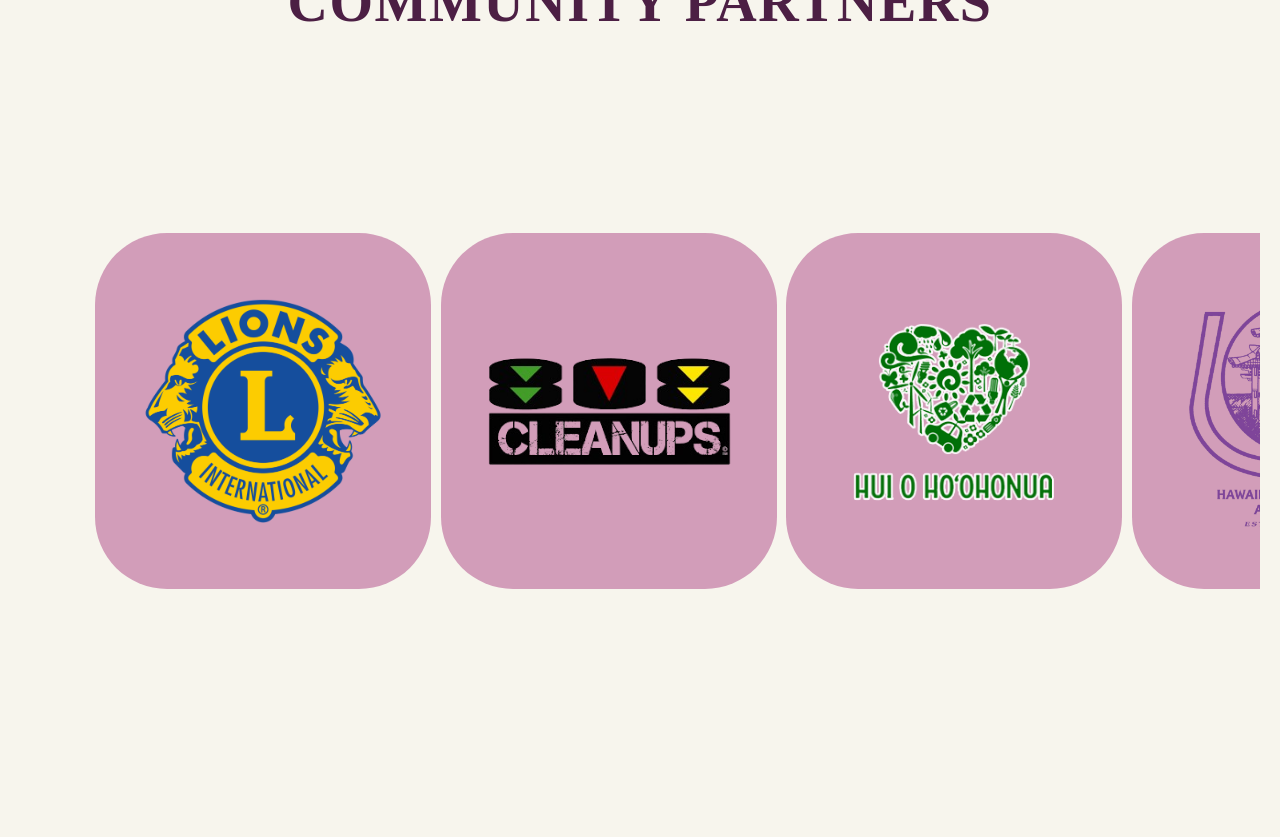
==== commit 06f51589: "Landing Page adjustment & add image gallery" ====
--- a/leo.html
+++ b/leo.html
@@ -134,8 +134,14 @@
 		</div>
 
 		<div class="role" id="container">
-			<div id="circular-gallery" class="circular-gallery"></div>
-			<script src="./Scripts/gallery.js" defer></script>
+			<div id="bounce-root">
+			    <div
+			      class="bounceCardsContainer"
+			      id="bounceCardsContainer"
+			      style="position: relative;">
+			      <!-- Cards will be injected here by scripts/bounceCards.js -->
+			    </div>
+		    </div>
 		</div>		
 
 		<!-- TIMELINE BULLETS -->
@@ -163,6 +169,16 @@
 			    </div>
 			</div>		
 	</section>
+	<!-- -->
+	<section class="transition">
+		<div id="trans-bg"></div>
+		<div class="quotetrans" id="trans">	
+			<h1>"Raise a glass to the past in the story of us."</h1>
+			<h4>Raise y_our glass by Huh Yunjin (Lesserafim)</h4>
+		</div>
+	</section>
+
+	<!-- -->
 	<section class="role2">
 		<div class="fh-grid">
 			<div class="focus" id="fh">
@@ -344,4 +360,192 @@
 			</div>
 	</section>
 </body>
+
+<script>
+	// BOUNCE CARDS
+
+	(() => {
+	  const images = [
+	    "Public/pictures/sophleo2nd.png",
+	    'Public/pictures/sophleo3rd.png',
+	    'Public/pictures/sophleo1st.png',
+	    'Public/pictures/juniorleo1st.png',
+	    'Public/pictures/bg3.jpg',  
+	    'Public/pictures/seniorleoclubrush.png',
+	    'Public/pictures/seniorleo2nd.png'
+	  ];
+
+	  // Titles/captions
+	  const titles = [
+	    'Breast Cancer Walk',
+	    'Christmas Cards',
+	    'Homeless Keiki',
+	    "Loko I'a Pa'aiau",
+	    "Loko I'a Pa'aiau",
+	    "Club Rush",
+	    "Waipahu Lo'i Service"
+	  ];
+
+	  const containerWidth = 600; // px
+	  const containerHeight = 300; // px
+
+	  const animationDelay = 1; // seconds
+	  const animationStagger = 0.08; // seconds
+	  const easeType = 'elastic.out(1, 0.3)'; // GSAP ease string
+	  const transformStyles = [
+	    'rotate(-6deg) translate(-200px)',
+	    'rotate(5deg) translate(-150px)',
+	    'rotate(-3deg) translate(-70px)',
+	    'rotate(12deg) translate(70px)',
+	    'rotate(6deg) translate(150px)',
+	    'rotate(-5deg) translate(260px)',
+	    'rotate(3deg) translate(320px)'
+	  ];
+	   const enableHover = true;
+
+	  const root = document.getElementById("bounceCardsContainer");
+	  if (!root) return;
+
+	  if (containerWidth) root.style.width = `${containerWidth}px`;
+	  if (containerHeight) root.style.height = `${containerHeight}px`;
+
+	  root.innerHTML = "";
+
+	  images.forEach((src, idx) => {
+	    const el = document.createElement("div");
+	    el.className = `card card-${idx}`;
+	    el.dataset.index = String(idx);
+	    el.style.transform = transformStyles[idx] ?? "";
+
+	    const img = document.createElement("img");
+	    img.className = "image";
+	    img.src = src;
+	    img.alt = `card-${idx}`;
+
+	    const caption = document.createElement("div");
+	    caption.className = "card-caption";
+	    caption.textContent = titles[idx] || "";
+
+	    el.appendChild(img);
+	    el.appendChild(caption);
+	    root.appendChild(el);
+	  });
+
+	  const getNoRotationTransform = (transformStr) => {
+	    const hasRotate = /rotate\([\s\S]*?\)/.test(transformStr);
+	    if (hasRotate) return transformStr.replace(/rotate\([\s\S]*?\)/, "rotate(0deg)");
+	    if (transformStr === "none" || !transformStr) return "rotate(0deg)";
+	    return `${transformStr} rotate(0deg)`;
+	  };
+
+	  const getPushedTransform = (baseTransform, offsetX) => {
+	    const translateRegex = /translate\(\s*([-0-9.]+)px\s*\)/;
+	    const match = baseTransform.match(translateRegex);
+	    if (match) {
+	      const currentX = parseFloat(match[1]);
+	      const newX = currentX + offsetX;
+	      return baseTransform.replace(translateRegex, `translate(${newX}px)`);
+	    }
+	    if (!baseTransform || baseTransform === "none") return `translate(${offsetX}px)`;
+	    return `${baseTransform} translate(${offsetX}px)`;
+	  };
+
+	  function pushSiblings(hoveredIdx) {
+	    if (!enableHover) return;
+
+	    images.forEach((_, i) => {
+	      const card = root.querySelector(`.card-${i}`);
+	      const cap = root.querySelector(`.card-${i} .card-caption`);
+	      if (!card) return;
+
+	      card.classList.toggle('is-active', i === hoveredIdx);
+
+	      gsap.killTweensOf(card);
+
+	      const baseTransform = transformStyles[i] || "none";
+
+	      if (i === hoveredIdx) {
+	        gsap.to(card, {
+	          transform: getNoRotationTransform(baseTransform),
+	          scale: 1.12,
+	          y: -10,
+	          duration: 0.4,
+	          ease: "back.out(1.4)",
+	          overwrite: "auto"
+	        });
+
+	        if (cap) {
+	          gsap.killTweensOf(cap);
+	          gsap.to(cap, { duration: 0.22, autoAlpha: 1, y: 0, ease: "power2.out", overwrite: "auto" });
+	          cap.setAttribute("aria-hidden", "false");
+	        }
+	      } else {
+	        const offsetX = i < hoveredIdx ? -120 : 120;
+	        const pushedTransform = getPushedTransform(baseTransform, offsetX);
+	        const delay = Math.abs(hoveredIdx - i) * 0.05;
+
+	        gsap.to(card, {
+	          transform: pushedTransform,
+	          duration: 0.4,
+	          ease: "back.out(1.4)",
+	          delay,
+	          overwrite: "auto"
+	        });
+
+	        if (cap) {
+	          gsap.killTweensOf(cap);
+	          gsap.to(cap, { duration: 0.18, autoAlpha: 0, y: 6, ease: "power2.in", overwrite: "auto" });
+	          cap.setAttribute("aria-hidden", "true");
+	        }
+	      }
+	    });
+	  }
+
+	  function resetSiblings() {
+	    if (!enableHover) return;
+
+	    images.forEach((_, i) => {
+	      const card = root.querySelector(`.card-${i}`);
+	      const cap = root.querySelector(`.card-${i} .card-caption`);
+	      if (!card) return;
+
+	      gsap.killTweensOf(card);
+	      gsap.to(card, {
+	        transform: transformStyles[i] || "none",
+	        scale: 1,
+	        duration: 0.4,
+	        ease: "back.out(1.4)",
+	        overwrite: "auto"
+	      });
+
+	      if (cap) {
+	        gsap.killTweensOf(cap);
+	        gsap.to(cap, { duration: 0.18, autoAlpha: 0, y: 6, ease: "power2.in", overwrite: "auto" });
+	        cap.setAttribute("aria-hidden", "true");
+	      }
+	    });
+	  }
+
+	  const cardEls = Array.from(root.querySelectorAll(".card"));
+	  gsap.fromTo(cardEls, { scale: 0 }, { scale: 1, stagger: animationStagger, ease: easeType, delay: animationDelay });
+
+	  const captionEls = Array.from(root.querySelectorAll(".card-caption"));
+	  gsap.set(captionEls, { autoAlpha: 0, y: 6 });
+	  captionEls.forEach((c) => c.setAttribute("aria-hidden", "true"));
+
+	  cardEls.forEach((cardEl, idx) => {
+	    cardEl.addEventListener("mouseenter", () => pushSiblings(idx));
+	    cardEl.addEventListener("mouseleave", resetSiblings);
+	    cardEl.addEventListener("focus", () => pushSiblings(idx), true);
+	    cardEl.addEventListener("blur", resetSiblings, true);
+	    cardEl.addEventListener("touchstart", () => pushSiblings(idx), { passive: true });
+	  });
+
+	  root.addEventListener("mouseleave", resetSiblings);
+	  document.addEventListener("keydown", (e) => {
+	    if (e.key === "Escape") resetSiblings();
+	  });
+	})();
+</script>
+
 </html>
--- a/Styles/leo.css
+++ b/Styles/leo.css
@@ -90,7 +90,7 @@
 .leo-opening {
 	position: relative;
   z-index: 2;
-	height: 100vh;
+	height: 75vh;
 	display: flex;
 	align-items: 	center;
 	justify-content: center;
@@ -135,7 +135,7 @@
 
 .quote h1 {
 	font-weight: 	800;
-	font-size: 2.4rem;
+	font-size: 2.2rem;
 }
 
 .quote h4 {
@@ -156,7 +156,7 @@
 
 .quote-section	h2 {
 	margin-top: 20px;
-	font-size: 	2.4rem;
+	font-size: 	2.2rem;
 	font-weight: 800;
 }
 
@@ -444,12 +444,10 @@
 
 /* ROLE SECTION */
 .role-section {
-	display: flex;
+	position: relative;
 	overflow: hidden;
+	padding: 60px 20px;
 	margin: 0 auto;
-	position: relative;
-	overflow: hidden;
-	padding: 70px 60px;
 	flex-direction: column;
 	background: 	#C397A6;
 }
@@ -508,85 +506,73 @@
 	margin-bottom: -0.5rem;
 }
 
-#container {
-	margin-top: 	4rem;
-  width: 100%;
-  height: fit-content;
-  display: grid;
-  grid-template-columns: repeat(2, minmax(0, 1fr));
-  grid-template-rows: repeat(1, minmax(0, 1fr));
-  grid-auto-flow: column;
-  gap: 2.5rem;
-  margin: auto;
-  top: 0;
-  right: 0;
-  bottom: 0;
-  left: 0;
-  position: relative;
-  padding-top: 5rem;
-  padding-bottom: 5rem;
-
-}
-
-.leo-photo {
-  width: 	35vw;
-  height: 25vw;
-  display: block;
-  object-fit: cover;
-  border-radius: 16px; /* optional, just for style */
-}
-
-#intro {
-	margin-left: 5.5rem;
-}
-
-#text-container {
-  position: relative;
-}
-
-#text-container p {
-	color: #563848;
-	font-weight: 	500;
-}
-
-
-.role-text {
-	font-family: 'Figtree';
-	font-weight: 	400;
-	font-size: 1.6rem;
-	line-height: 	1;
-	margin-left: 5.5rem;
-	width: 	50vw;
-	height: 10vh;
-	position: relative;
-}
-
-.role-text	p {
-	width: 	40vw;
-}
-
-.circular-gallery {
+/*BOUNCECARDS */
+.bounceCardsContainer {
+  position: absolute;
+  display: flex;
+  min-height: 270px;
+  justify-content: center;
+  align-items: center;
+  width: min(1100px, 95%);
+  margin: 0 auto;
+  padding: 40px 0;
+}
+
+#bounceCardsContainer	{
+	isolation: isolate;
+	overflow: visible;
+	position: relative;
+}
+
+.card {
+	top: 120px;
+	margin-left: 	-5rem;
+  position: absolute;
+  height: 282px;
+  aspect-ratio: 4 / 3;
+  border: 5px solid #fff;
+  border-radius: 25px;
+  overflow: hidden;
+  box-shadow:  0 10px 25px #E4D8D8;
+  transform-origin: center;
+  will-change: transform;
+  cursor: pointer;
+  background: #fff;
+}
+
+.card.is-active {
+	z-index: 20;
+}
+
+
+.card .image {
   width: 100%;
   height: 100%;
-  overflow: hidden;
-  cursor: grab;
-}
-
-.circular-gallery:active {
-  cursor: grabbing;
-}
-
-#text-container	.bar {
-	height: 2px;
-	width: 30%;
-	background-color: #833967;
-	margin-top: 1rem;
-	margin-bottom: 10px;
-	width: 30%;
-  display: 	block;
-	align-items: 	left;
-	align-content: relative;
-	margin-left: -0.1rem;
+  object-fit: cover;
+  display:block;
+}
+
+.card-caption {
+	position: absolute;
+	left: 50%;
+	transform: translateX(-50%) translateY(6px);
+	bottom: 16px;
+	padding: 8px 12px;
+	font-size: 1.1rem;
+	pointer-events: none;
+	font-family: "Figtree";
+
+	background: rgba(0,0,0,0.65);
+  color: #fff;
+  padding: 12px 12px;
+  border-radius: 10px;
+  font-weight: 900;
+  text-transform: uppercase;
+  line-height: 1;
+  pointer-events: none;
+  white-space: nowrap;
+  box-shadow: 0 6px 18px rgba(0,0,0,0.45);
+	opacity: 0;
 }
 
 /* TIMELINE */
@@ -597,7 +583,8 @@
 	max-width: 1200px;
 	margin: 0 auto;
 	color: #F7F5ED;
-	margin-top: 	-3rem;
+	margin-top: 	5rem;
+	margin-bottom: 	-1rem;
 }
 
 .timeline::after {
@@ -605,7 +592,7 @@
 	position: absolute;
 	top: 42.5%;
 	left: 0;
-	width: 100%;
+	width: 95%;
 	height: 4px;
 	border-radius: 2px;
 	z-index: 1;
@@ -658,6 +645,71 @@
 	text-transform: uppercase;
 	font-weight: 800;
 }
+
+/* TRANSITION */
+.transition {
+	position: relative;
+  z-index: 2;
+	height: 60vh;
+	display: flex;
+	align-items: 	center;
+	justify-content: center;
+}
+
+#trans-bg {
+	/*OVERLAY */
+	filter: brightness(110%) blur(4px);
+  background-image: 
+  	linear-gradient(
+		  180deg, 
+		  rgba(0,0,0,1) 0%, 
+		  rgba(255,255,255,0) 15%, 
+		  rgba(255,255,255,0) 80%, 
+		  rgba(0,0,0,1) 100%
+  	),
+  	url('../Public/pictures/bg4.png')
+  	;
+  background-size: cover;
+  object-position: 50% 100%;
+  background-position: 	center;
+  width: 100%;
+  height: 100%;
+  position: 	absolute;
+  top: 0;
+  left: 0;
+  z-index: 1;
+}
+
+.quotetrans {
+	display: block;
+	text-align: center;
+	position: relative;
+	margin: 	auto 0;
+	margin-left: 	0;
+	margin-right: 0;
+	top: 0;
+  	font-family: "Figtree";
+	font-weight: 700;
+	width: 80vw;
+	z-index: 	3;
+	color: #F7F5ED;
+}
+
+#trans {
+	color: #F7F5ED;
+	font-size: 1rem;
+	text-shadow: 	2px 4px 5px #563848;
+}
+
+#trans h4 {
+	color: #F7F5ED;
+	font-weight: 500;
+	font-style: italic;
+	font-size: 1.3rem;
+	text-shadow: 	2px 4px 3px #563848;
+
+}
+
 
 /* FOCUS & HIGHLIGHT */
 
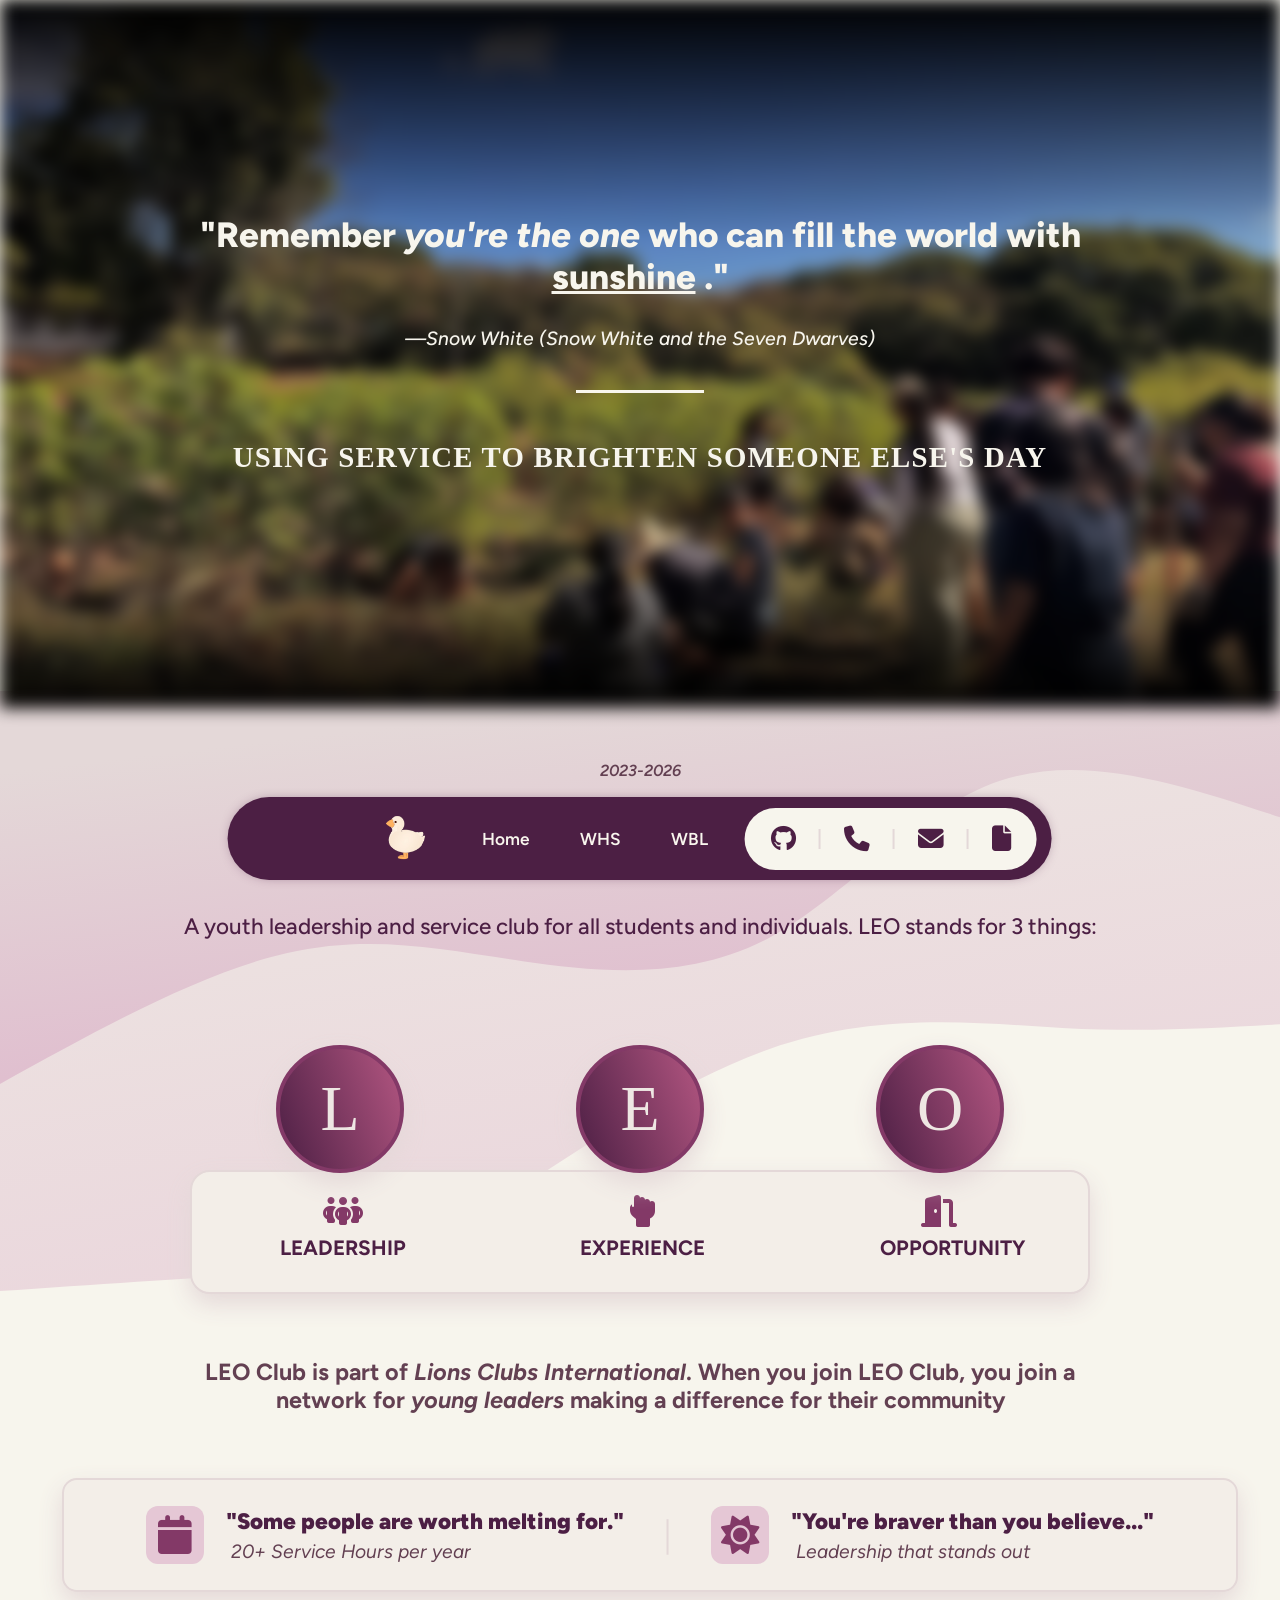
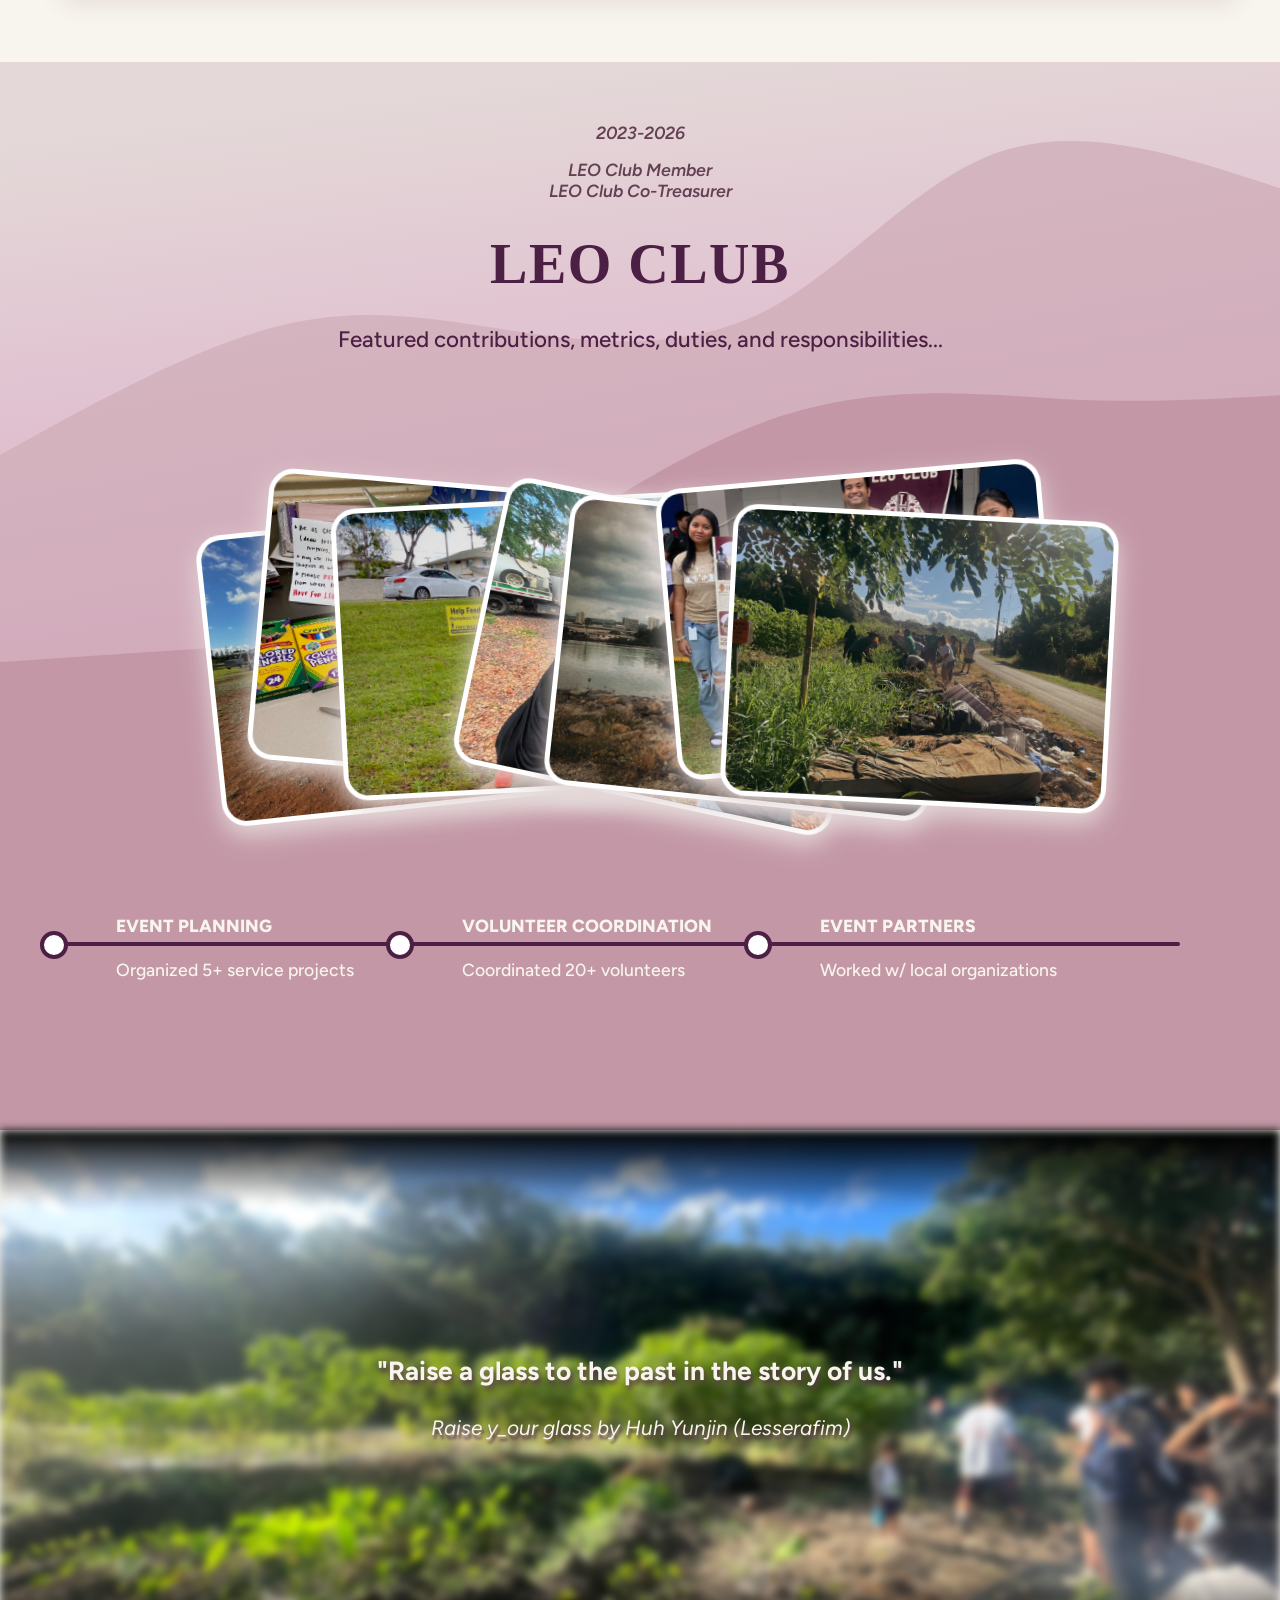
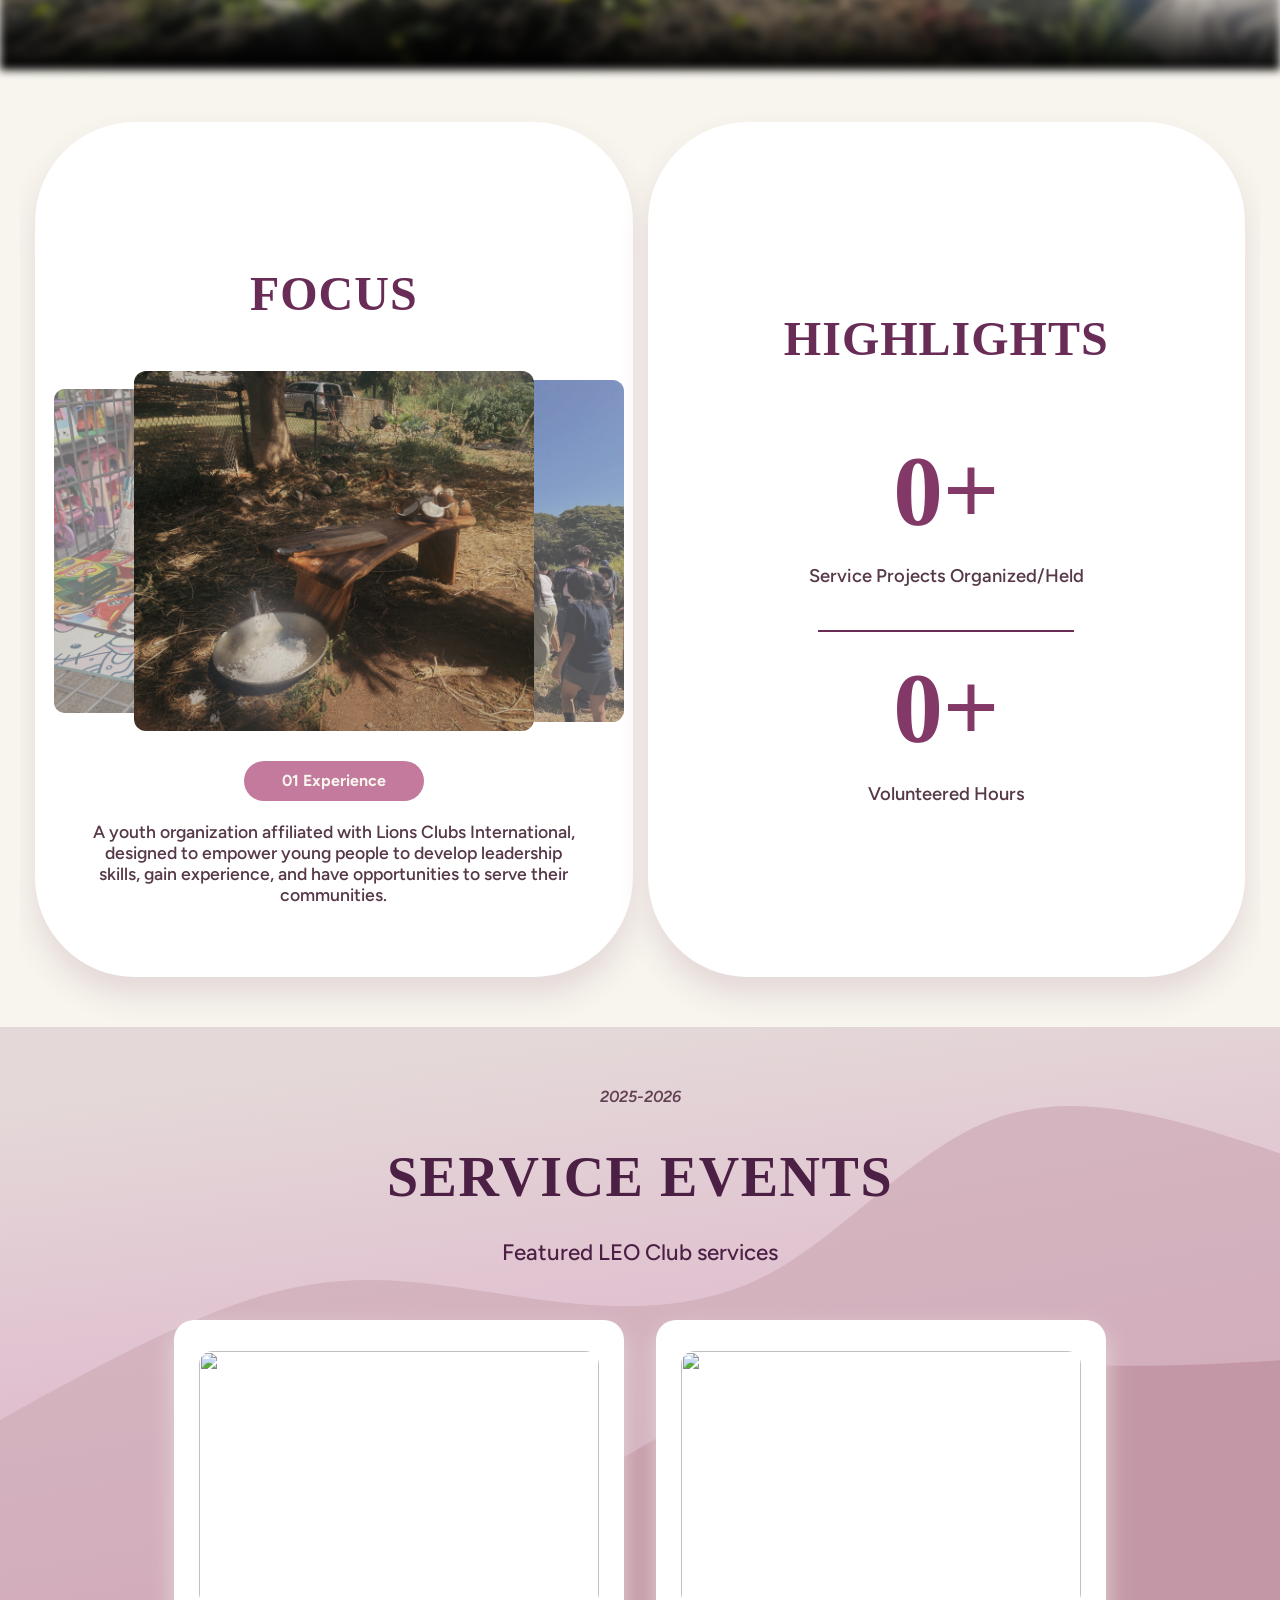
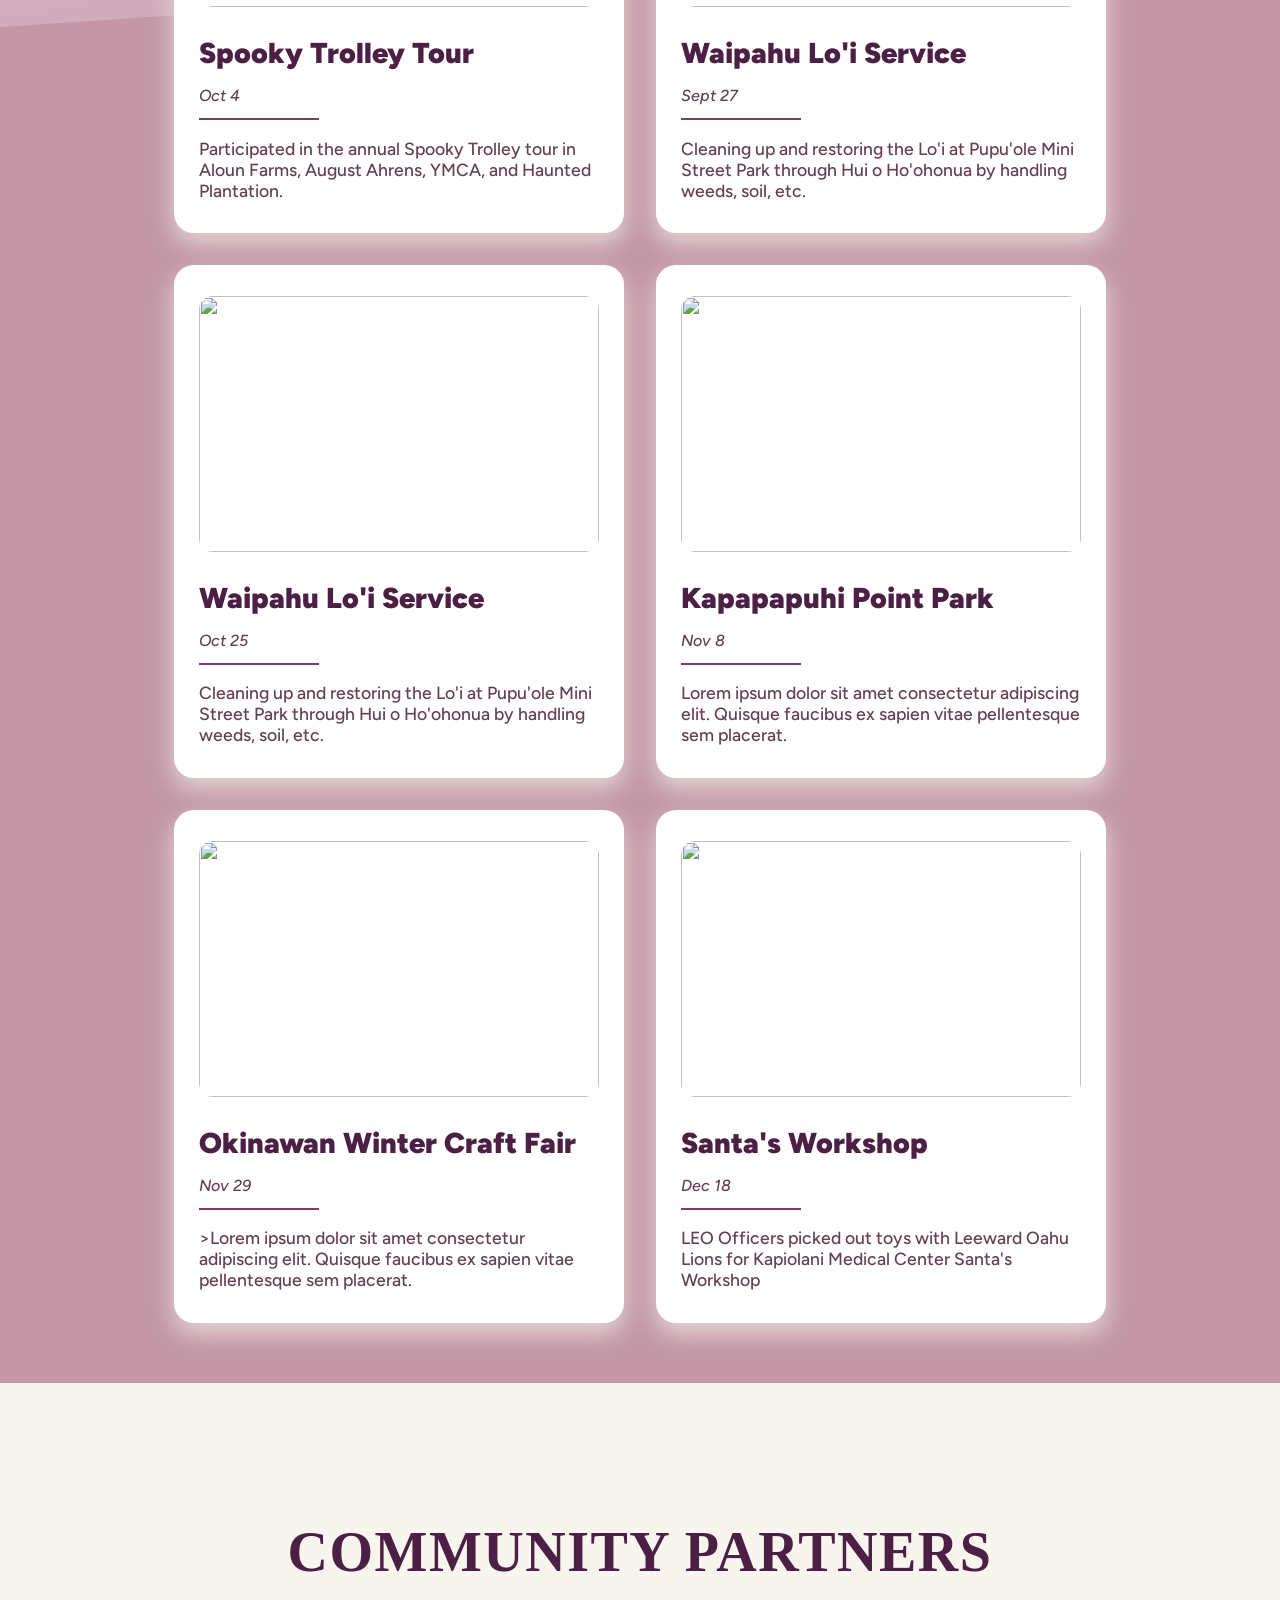
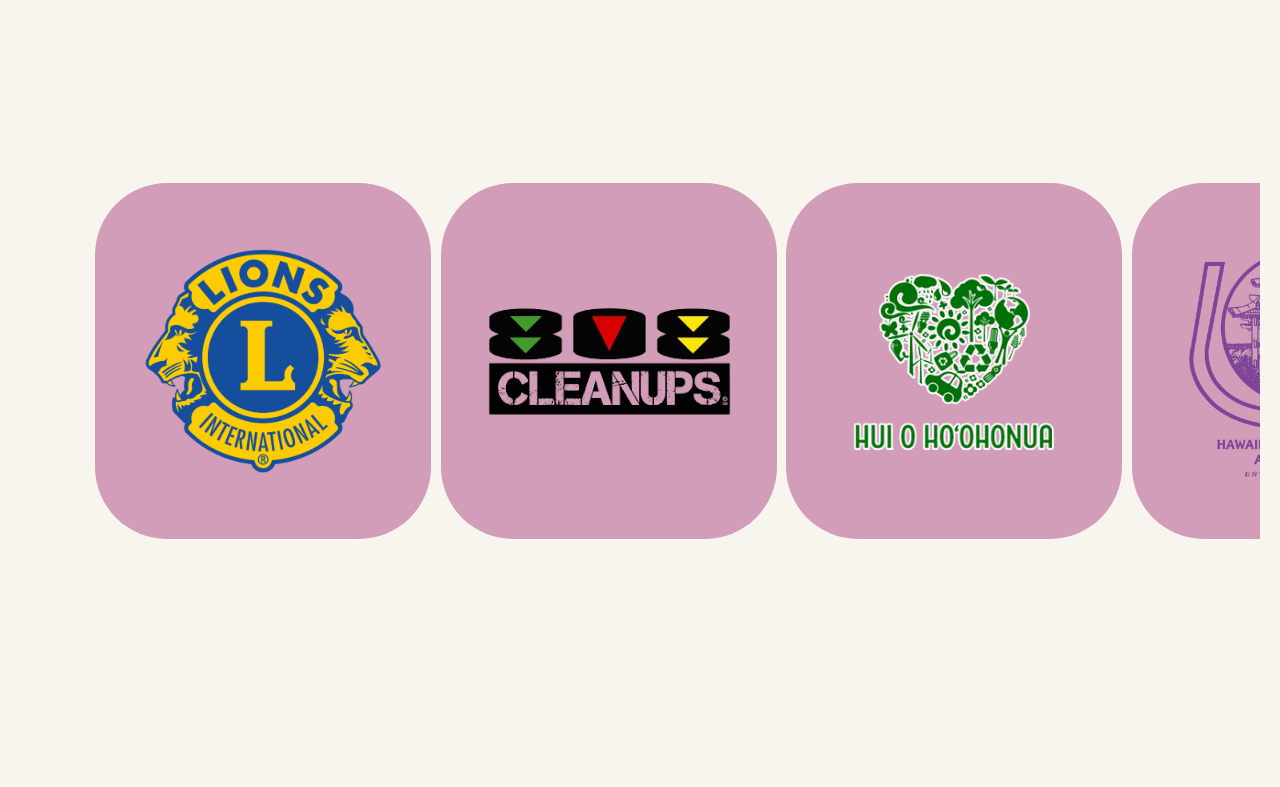
==== commit 3eb4cc75: "Update link to resume on nav" ====
--- a/leo.html
+++ b/leo.html
@@ -45,7 +45,7 @@
 					<div class="contact-divider"></div>
 					<a href="https://mail.google.com/mail/?view=cm&fs=1&tf=1&to=aiea.7nglnx@gmail.com" target="_blank" rel="noopener noreferrer" class="contact-icon" title="aiea.7nglnx@gmail.com"><i class="fa-solid fa-envelope"></i></a>
 					<div class="contact-divider"></div>
-					<a href="https://docs.google.com/document/d/1FkTP6e7TiC8RPadERN7tgYGSp9XbB6BeW2BnOM1gdoQ/edit?usp=sharing" target="_blank" rel="noopener noreferrer" class="contact-icon" title="Resume"><i class="fa-solid fa-file"></i></a>
+					<a href="https://docs.google.com/document/d/14S3IBEcbmoMbddGAg5AT4CZe1yCk541S/edit?usp=sharing&ouid=115222558284110272020&rtpof=true&sd=true" target="_blank" rel="noopener noreferrer" class="contact-icon" title="Resume"><i class="fa-solid fa-file"></i></a>
 				</div>
 
 			</div>
--- a/Styles/leo.css
+++ b/Styles/leo.css
@@ -697,13 +697,13 @@
 
 #trans {
 	color: #F7F5ED;
-	font-size: 1rem;
+	font-size: 1.1rem;
 	text-shadow: 	2px 4px 5px #563848;
 }
 
 #trans h4 {
 	color: #F7F5ED;
-	font-weight: 500;
+	font-weight: 400;
 	font-style: italic;
 	font-size: 1.3rem;
 	text-shadow: 	2px 4px 3px #563848;
@@ -714,7 +714,7 @@
 /* FOCUS & HIGHLIGHT */
 
 .role2 {
-	padding: 60px 15px;
+	padding: 20px 15px 50px;
 	position: relative;
 	overflow: hidden;
 	flex-direction: column;
